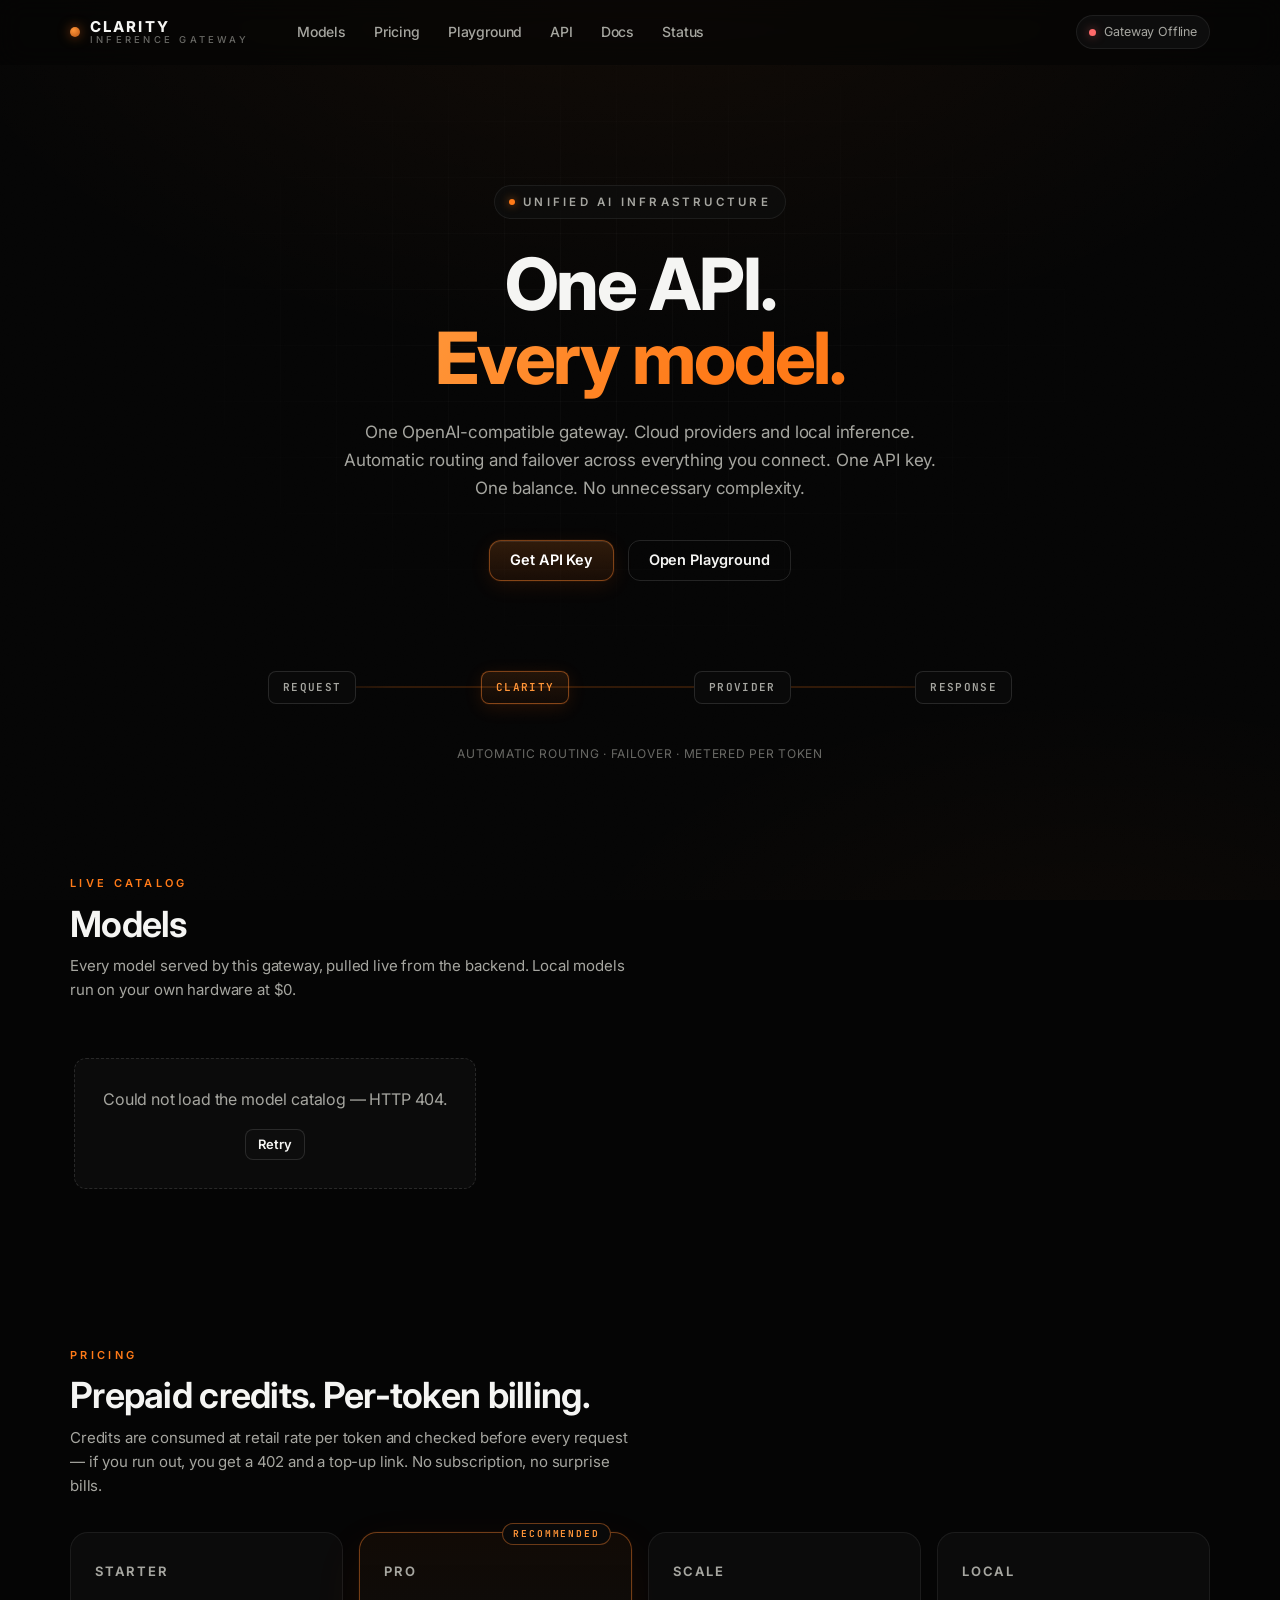
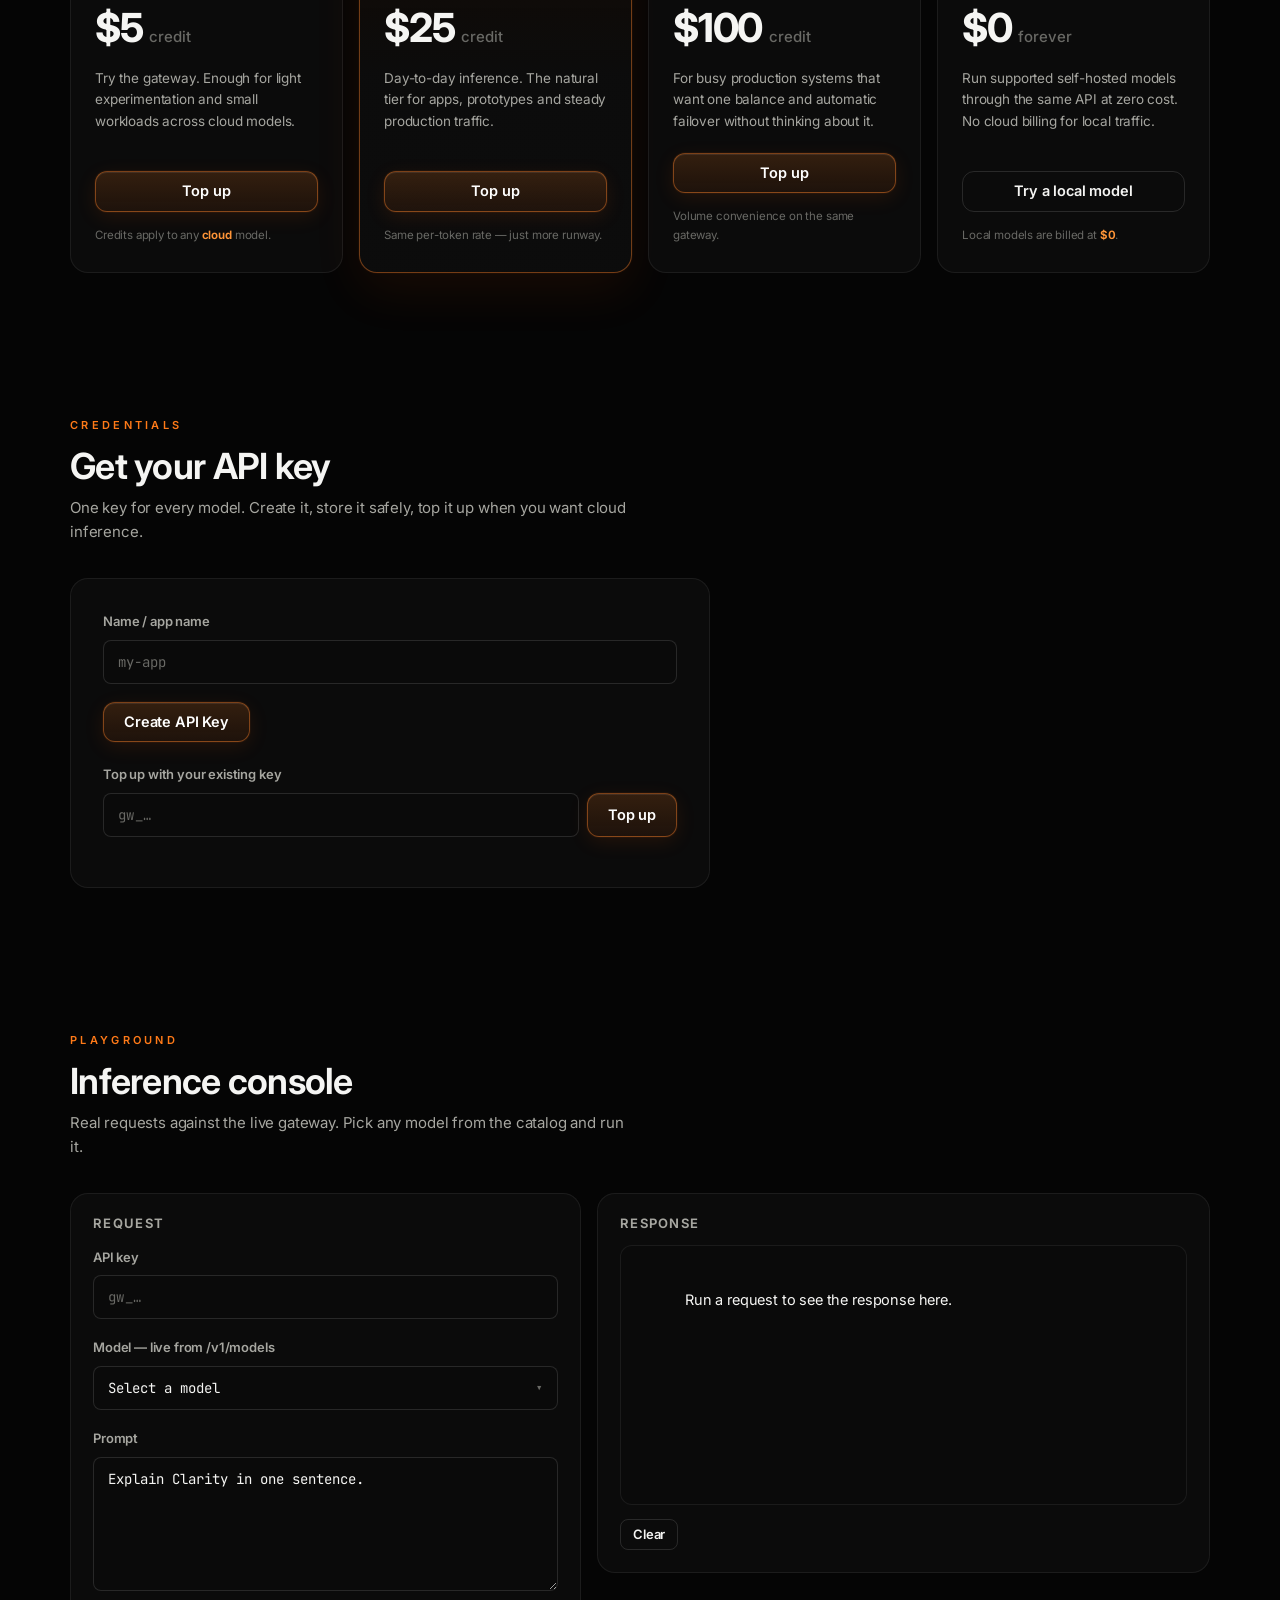
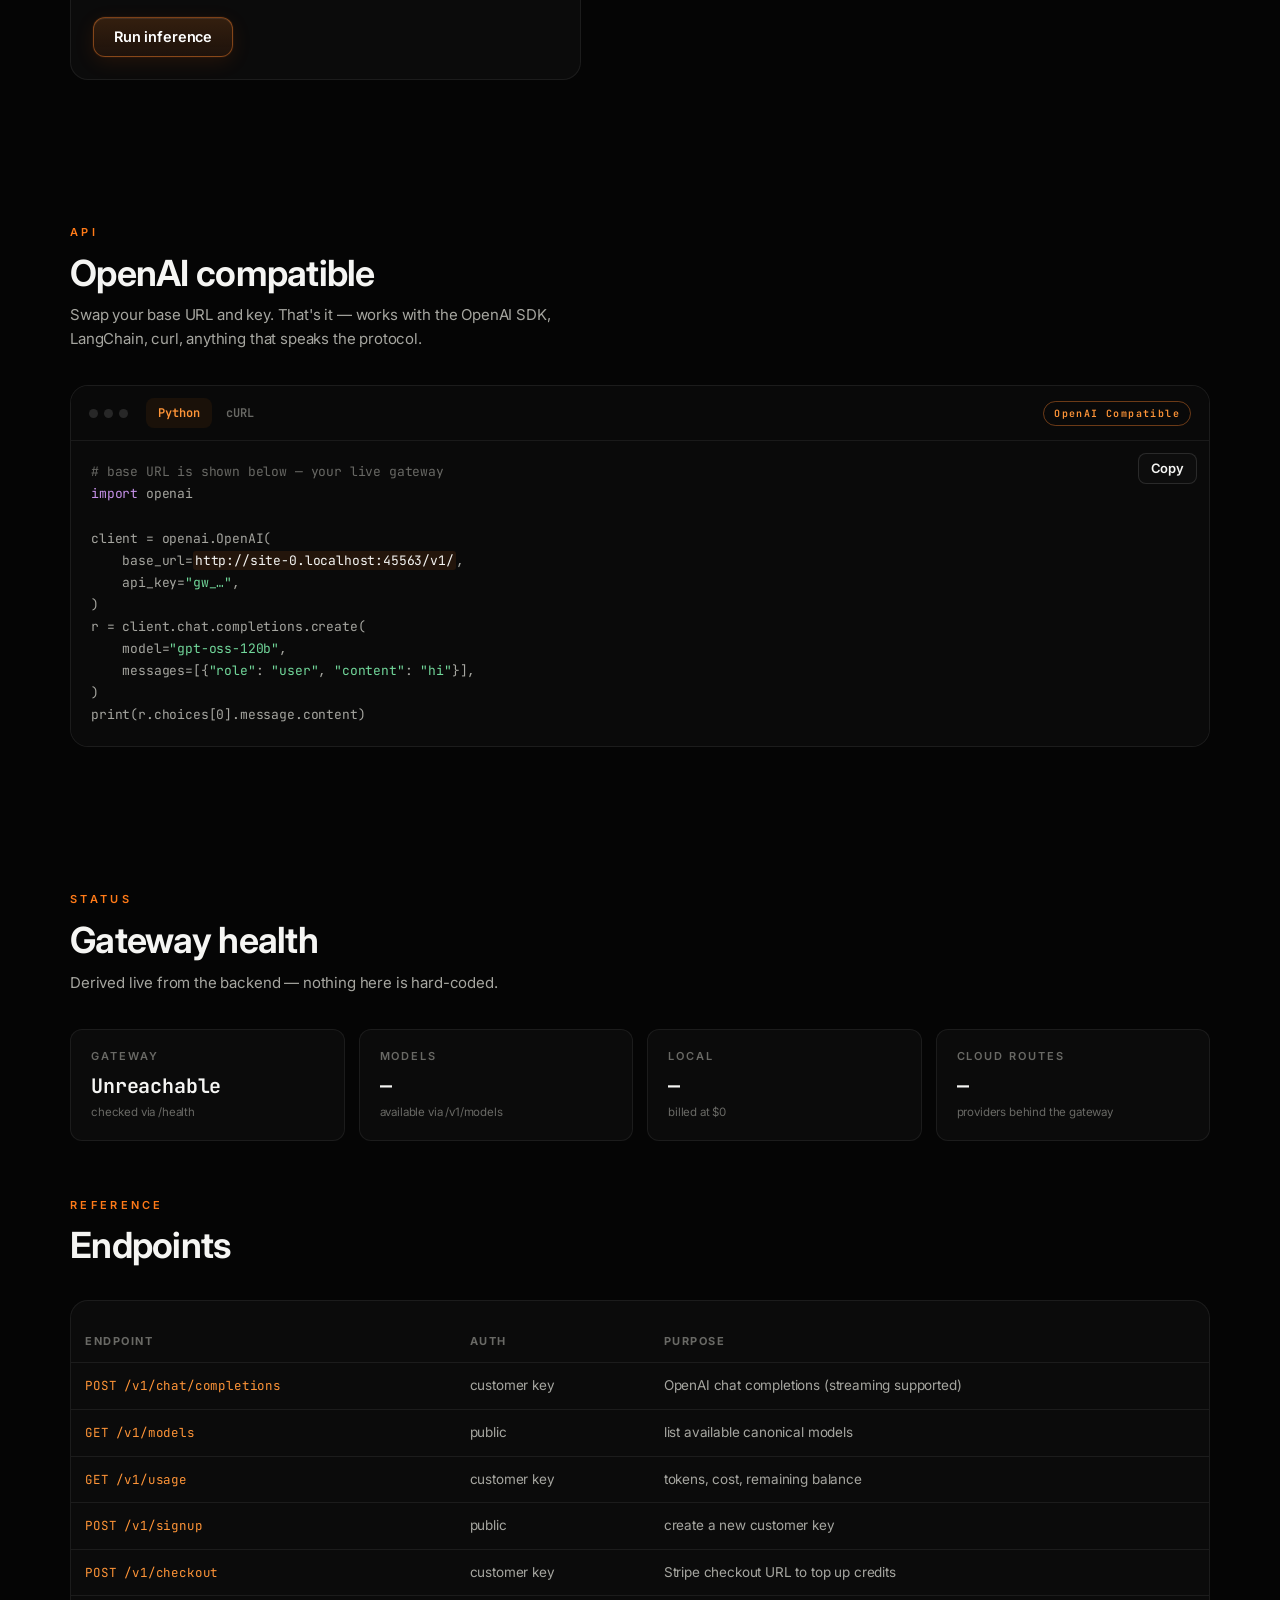
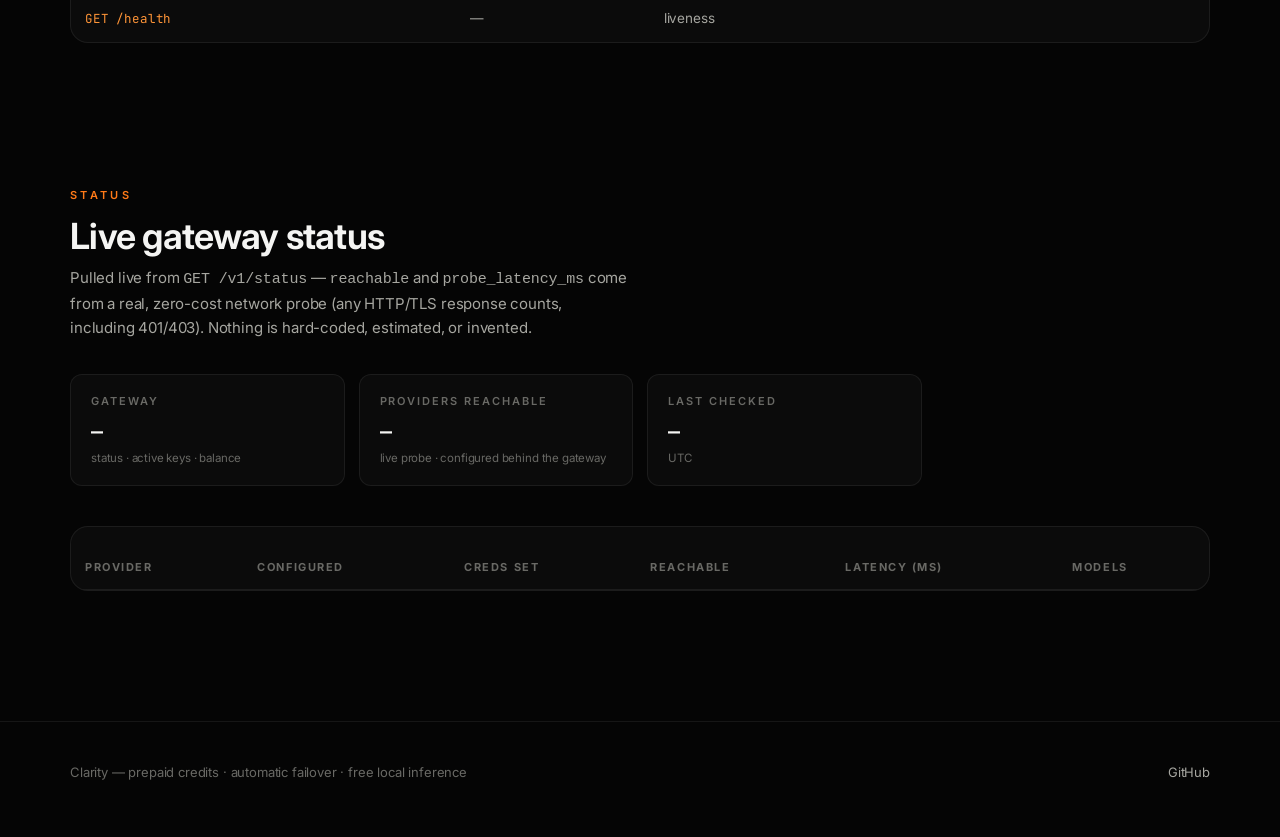
==== static/index.html @ c8d9a296 "Phase 3 correctness: separate config from live provider health in /v1/status - app/status.py: new bu" ====
<!DOCTYPE html>
<html lang="en">
<head>
<meta charset="utf-8">
<meta name="viewport" content="width=device-width, initial-scale=1">
<meta name="description" content="Clarity — One OpenAI-compatible inference gateway. Cloud providers and local models, one API key, one balance, automatic failover.">
<title>Clarity — One API. Every model.</title>
<link rel="preconnect" href="https://fonts.googleapis.com">
<link rel="preconnect" href="https://fonts.gstatic.com" crossorigin>
<link href="https://fonts.googleapis.com/css2?family=Inter:wght@400;500;600;650;750&family=JetBrains+Mono:wght@400;500;600&display=swap" rel="stylesheet">
<link rel="stylesheet" href="/static/app.css">
</head>
<body>
<a class="skip-link" href="#main">Skip to content</a>

<header class="nav" id="nav">
  <div class="nav-inner">
    <a class="brand" href="#top" aria-label="Clarity home">
      <span class="brand-mark" aria-hidden="true"></span>
      <span class="brand-text">
        <span class="brand-name">CLARITY</span>
        <span class="brand-sub">INFERENCE GATEWAY</span>
      </span>
    </a>
    <nav class="nav-links" id="nav-links" aria-label="Primary">
      <a href="#models">Models</a>
      <a href="#pricing">Pricing</a>
      <a href="#playground">Playground</a>
      <a href="#api">API</a>
      <a href="#docs">Docs</a>
      <a href="#status">Status</a>
    </nav>
    <div class="nav-status" id="nav-status" role="status" aria-live="polite">
      <span class="status-dot" id="nav-status-dot" aria-hidden="true"></span>
      <span id="nav-status-text">Checking gateway…</span>
    </div>
    <button class="nav-toggle" id="nav-toggle" aria-expanded="false" aria-controls="nav-links" aria-label="Toggle menu">
      <span aria-hidden="true"></span>
    </button>
  </div>
</header>

<main id="main">

  <!-- HERO -->
  <section class="hero" id="top" aria-label="Clarity overview">
    <div class="wrap">
      <div class="hero-eyebrow">Unified AI Infrastructure</div>
      <h1>One API.<br><span class="accent">Every model.</span></h1>
      <p>
        One OpenAI-compatible gateway. Cloud providers and local inference.
        Automatic routing and failover across everything you connect.
        One API key. One balance. No unnecessary complexity.
      </p>
      <div class="hero-actions">
        <a class="btn btn-primary" href="#credentials">Get API Key</a>
        <a class="btn btn-ghost" href="#playground">Open Playground</a>
      </div>

      <div class="routing" id="routing" aria-hidden="true">
        <div class="routing-track">
          <div class="routing-line"></div>
          <span class="routing-node">Request</span>
          <span class="routing-node core">Clarity</span>
          <span class="routing-node">Provider</span>
          <span class="routing-node">Response</span>
          <span class="routing-packet" id="routing-packet"></span>
        </div>
        <div class="routing-caption">automatic routing · failover · metered per token</div>
      </div>
    </div>
  </section>

  <!-- MODELS -->
  <section class="section" id="models" aria-labelledby="models-title">
    <div class="wrap">
      <div class="section-head">
        <div class="section-eyebrow">Live catalog</div>
        <h2 id="models-title">Models</h2>
        <p>Every model served by this gateway, pulled live from the backend. Local models run on your own hardware at $0.</p>
      </div>
      <div class="model-rail" id="model-rail" role="list" aria-label="Available models">
        <div class="skeleton"></div>
        <div class="skeleton"></div>
        <div class="skeleton"></div>
      </div>
      <div class="model-rail" id="model-rail-error" hidden></div>
    </div>
  </section>

  <!-- PRICING -->
  <section class="section" id="pricing" aria-labelledby="pricing-title">
    <div class="wrap">
      <div class="section-head">
        <div class="section-eyebrow">Pricing</div>
        <h2 id="pricing-title">Prepaid credits. Per-token billing.</h2>
        <p>Credits are consumed at retail rate per token and checked before every request — if you run out, you get a 402 and a top-up link. No subscription, no surprise bills.</p>
      </div>
      <div class="pricing-grid">
        <div class="price-card">
          <div class="pc-name">Starter</div>
          <div class="pc-price">$5 <small>credit</small></div>
          <div class="pc-desc">Try the gateway. Enough for light experimentation and small workloads across cloud models.</div>
          <button class="btn btn-primary pc-cta" data-topup="5">Top up</button>
          <div class="pc-meta">Credits apply to any <b class="pc-num">cloud</b> model.</div>
        </div>
        <div class="price-card featured">
          <div class="pc-name">Pro</div>
          <div class="pc-price">$25 <small>credit</small></div>
          <div class="pc-desc">Day-to-day inference. The natural tier for apps, prototypes and steady production traffic.</div>
          <button class="btn btn-primary pc-cta" data-topup="25">Top up</button>
          <div class="pc-meta">Same per-token rate — just more runway.</div>
        </div>
        <div class="price-card">
          <div class="pc-name">Scale</div>
          <div class="pc-price">$100 <small>credit</small></div>
          <div class="pc-desc">For busy production systems that want one balance and automatic failover without thinking about it.</div>
          <button class="btn btn-primary pc-cta" data-topup="100">Top up</button>
          <div class="pc-meta">Volume convenience on the same gateway.</div>
        </div>
        <div class="price-card">
          <div class="pc-name">Local</div>
          <div class="pc-price">$0 <small>forever</small></div>
          <div class="pc-desc">Run supported self-hosted models through the same API at zero cost. No cloud billing for local traffic.</div>
          <a class="btn btn-ghost pc-cta" href="#playground">Try a local model</a>
          <div class="pc-meta">Local models are billed at <b class="pc-num">$0</b>.</div>
        </div>
      </div>
    </div>
  </section>

  <!-- CREDENTIALS / API KEY -->
  <section class="section" id="credentials" aria-labelledby="creds-title">
    <div class="wrap">
      <div class="section-head">
        <div class="section-eyebrow">Credentials</div>
        <h2 id="creds-title">Get your API key</h2>
        <p>One key for every model. Create it, store it safely, top it up when you want cloud inference.</p>
      </div>
      <div class="key-panel">
        <form id="signup-form">
          <div class="field">
            <label for="signup-name">Name / app name</label>
            <input class="input" type="text" id="signup-name" name="name" placeholder="my-app" autocomplete="off" maxlength="80" required>
          </div>
          <button class="btn btn-primary" type="submit" id="signup-btn">
            <span class="btn-label">Create API Key</span>
          </button>
          <div class="error-panel" id="signup-error" hidden></div>
        </form>

        <div class="key-reveal" id="key-reveal">
          <div class="kr-title">Your API key</div>
          <div class="kr-note">Store it somewhere safe. It is shown once and is the only credential you need.</div>
          <div class="keybox">
            <input class="input mono" type="text" id="signup-skey" readonly aria-label="Generated API key">
            <button class="btn btn-sm" type="button" id="copy-skey">Copy</button>
          </div>
          <div class="kr-warn">Never share this key or commit it to a repository.</div>
        </div>

        <div class="balance-row" id="balance-row" hidden>
          <span class="balance-label">Current balance</span>
          <span class="balance-value" id="balance-value">$0.00</span>
        </div>

        <div class="field" style="margin-top:22px">
          <label for="topup-key">Top up with your existing key</label>
          <div class="keybox">
            <input class="input mono" type="text" id="topup-key" placeholder="gw_…" autocomplete="off" aria-label="API key for top-up">
            <button class="btn btn-primary" type="button" id="topup-btn">Top up</button>
          </div>
          <div class="error-panel" id="topup-error" hidden></div>
        </div>
      </div>
    </div>
  </section>

  <!-- PLAYGROUND -->
  <section class="section" id="playground" aria-labelledby="playground-title">
    <div class="wrap">
      <div class="section-head">
        <div class="section-eyebrow">Playground</div>
        <h2 id="playground-title">Inference console</h2>
        <p>Real requests against the live gateway. Pick any model from the catalog and run it.</p>
      </div>
      <div class="console">
        <div class="console-panel">
          <h3>Request</h3>
          <div class="field">
            <label for="pg-key">API key</label>
            <input class="input mono" type="text" id="pg-key" placeholder="gw_…" autocomplete="off">
          </div>
          <div class="field">
            <label for="pg-model">Model <span class="hint">— live from /v1/models</span></label>
            <div class="select-wrap">
              <button class="select-trigger" id="pg-model-trigger" aria-haspopup="listbox" aria-expanded="false" aria-controls="pg-model-menu">
                <span class="tg-label" id="pg-model-label">Select a model</span>
                <span class="caret" aria-hidden="true">▾</span>
              </button>
              <div class="select-menu" id="pg-model-menu" role="listbox" hidden>
                <input class="select-search" id="pg-model-search" type="text" placeholder="Search models…" aria-label="Search models">
                <div class="select-options" id="pg-model-options"></div>
              </div>
            </div>
          </div>
          <div class="field">
            <label for="pg-prompt">Prompt</label>
            <textarea class="input" id="pg-prompt" rows="6" placeholder="Ask something…">Explain Clarity in one sentence.</textarea>
          </div>
          <button class="btn btn-primary" type="button" id="pg-run">
            <span class="btn-label">Run inference</span>
          </button>
        </div>
        <div class="console-panel">
          <div class="out-head">
            <h3 style="margin:0">Response</h3>
            <span class="out-badge" id="pg-status" hidden></span>
          </div>
          <div class="output" id="pg-output" tabindex="0" aria-label="Inference response" aria-live="polite">
            Run a request to see the response here.
          </div>
          <div class="error-panel" id="pg-error" hidden></div>
          <div class="out-meta" id="pg-meta" hidden></div>
          <div class="out-actions">
            <button class="btn btn-sm" type="button" id="pg-copy" hidden>Copy response</button>
            <button class="btn btn-sm btn-ghost" type="button" id="pg-clear">Clear</button>
          </div>
        </div>
      </div>
    </div>
  </section>

  <!-- API / CODE -->
  <section class="section" id="api" aria-labelledby="api-title">
    <div class="wrap">
      <div class="section-head">
        <div class="section-eyebrow">API</div>
        <h2 id="api-title">OpenAI compatible</h2>
        <p>Swap your base URL and key. That's it — works with the OpenAI SDK, LangChain, curl, anything that speaks the protocol.</p>
      </div>
      <div class="code-card">
        <div class="code-head">
          <div class="code-dots" aria-hidden="true"><span></span><span></span><span></span></div>
          <div class="tabs" role="tablist" aria-label="Code examples">
            <button class="tab" role="tab" id="tab-python" aria-selected="true" aria-controls="panel-python">Python</button>
            <button class="tab" role="tab" id="tab-curl" aria-selected="false" aria-controls="panel-curl" tabindex="-1">cURL</button>
          </div>
          <span class="code-badge">OpenAI Compatible</span>
        </div>
        <div class="code-body">
          <div role="tabpanel" id="panel-python" aria-labelledby="tab-python">
            <pre><span class="cm"># base URL is shown below — your live gateway</span>
<span class="kw">import</span> openai

client = openai.OpenAI(
    base_url=<span class="hl" id="py-base-url">…</span>,
    api_key=<span class="st">"gw_…"</span>,
)
r = client.chat.completions.create(
    model=<span class="st">"gpt-oss-120b"</span>,
    messages=[{<span class="st">"role"</span>: <span class="st">"user"</span>, <span class="st">"content"</span>: <span class="st">"hi"</span>}],
)
print(r.choices[0].message.content)</pre>
            <button class="btn btn-sm code-copy" type="button" data-copy-target="python">Copy</button>
          </div>
          <div role="tabpanel" id="panel-curl" aria-labelledby="tab-curl" hidden>
            <pre><span class="cm"># curl example — replace the key and model</span>
curl <span class="hl" id="curl-base-url">…</span> \
  -H <span class="st">"Authorization: Bearer $KEY"</span> \
  -H <span class="st">"Content-Type: application/json"</span> \
  -d <span class="st">'{"model":"gpt-oss-120b","messages":[{"role":"user","content":"hi"}]}'</span></pre>
            <button class="btn btn-sm code-copy" type="button" data-copy-target="curl">Copy</button>
          </div>
        </div>
      </div>
    </div>
  </section>

  <!-- DOCS / STATUS -->
  <section class="section" id="docs" aria-labelledby="docs-title">
    <div class="wrap">
      <div class="section-head">
        <div class="section-eyebrow">Status</div>
        <h2 id="docs-title">Gateway health</h2>
        <p>Derived live from the backend — nothing here is hard-coded.</p>
      </div>
      <div class="metrics" id="metrics">
        <div class="metric">
          <div class="m-label">Gateway</div>
          <div class="m-value" id="m-gateway">—</div>
          <div class="m-sub">checked via /health</div>
        </div>
        <div class="metric">
          <div class="m-label">Models</div>
          <div class="m-value" id="m-models">—</div>
          <div class="m-sub">available via /v1/models</div>
        </div>
        <div class="metric">
          <div class="m-label">Local</div>
          <div class="m-value" id="m-local">—</div>
          <div class="m-sub">billed at $0</div>
        </div>
        <div class="metric">
          <div class="m-label">Cloud routes</div>
          <div class="m-value" id="m-cloud">—</div>
          <div class="m-sub">providers behind the gateway</div>
        </div>
      </div>

      <div class="section-head" style="margin-top:56px">
        <div class="section-eyebrow">Reference</div>
        <h2>Endpoints</h2>
      </div>
      <div class="code-card">
        <table class="api-table">
          <thead>
            <tr><th>Endpoint</th><th>Auth</th><th>Purpose</th></tr>
          </thead>
          <tbody>
            <tr><td><code>POST /v1/chat/completions</code></td><td>customer key</td><td>OpenAI chat completions (streaming supported)</td></tr>
            <tr><td><code>GET /v1/models</code></td><td>public</td><td>list available canonical models</td></tr>
            <tr><td><code>GET /v1/usage</code></td><td>customer key</td><td>tokens, cost, remaining balance</td></tr>
            <tr><td><code>POST /v1/signup</code></td><td>public</td><td>create a new customer key</td></tr>
            <tr><td><code>POST /v1/checkout</code></td><td>customer key</td><td>Stripe checkout URL to top up credits</td></tr>
            <tr><td><code>GET /health</code></td><td>—</td><td>liveness</td></tr>
          </tbody>
        </table>
      </div>
    </div>
  </section>

  <!-- STATUS -->
  <section class="section" id="status" aria-labelledby="status-title">
    <div class="wrap">
      <div class="section-head">
        <div class="section-eyebrow">Status</div>
        <h2 id="status-title">Live gateway status</h2>
        <p>Pulled live from <code>GET /v1/status</code> — <code>reachable</code> and <code>probe_latency_ms</code> come from a real, zero-cost network probe (any HTTP/TLS response counts, including 401/403). Nothing is hard-coded, estimated, or invented.</p>
      </div>
      <div class="metrics" id="status-metrics">
        <div class="metric">
          <div class="m-label">Gateway</div>
          <div class="m-value" id="s-gateway">—</div>
          <div class="m-sub">status · active keys · balance</div>
        </div>
        <div class="metric">
          <div class="m-label">Providers reachable</div>
          <div class="m-value" id="s-providers">—</div>
          <div class="m-sub">live probe · configured behind the gateway</div>
        </div>
        <div class="metric">
          <div class="m-label">Last checked</div>
          <div class="m-value" id="s-timestamp">—</div>
          <div class="m-sub">UTC</div>
        </div>
      </div>

      <div class="code-card" style="margin-top:40px">
        <table class="api-table">
          <thead>
            <tr><th>Provider</th><th>Configured</th><th>Creds set</th><th>Reachable</th><th>Latency (ms)</th><th>Models</th></tr>
          </thead>
          <tbody id="status-providers"></tbody>
        </table>
      </div>

      <p class="status-note" id="status-note" style="margin-top:18px;color:var(--muted,#7a8290)"></p>
    </div>
  </section>

</main>

<footer class="footer">
  <div class="wrap">
    <span>Clarity — prepaid credits · automatic failover · free local inference</span>
    <span><a href="https://github.com/flipperspectives-crypto/big-pickle">GitHub</a></span>
  </div>
</footer>

<script src="/static/app.js"></script>
<script>
(function () {
  function renderStatus(data) {
    if (!data) return;
    var g = data.gateway || {};
    var gw = (data.status || 'unknown');
    if (typeof g.active_keys !== 'undefined') {
      gw += ' · ' + g.active_keys + ' keys · $' + (g.total_balance_usd || 0);
    }
    var gwEl = document.getElementById('s-gateway');
    if (gwEl) gwEl.textContent = gw;

    var provs = data.providers || {};
    var names = Object.keys(provs);
    var reachable = 0;
    names.forEach(function (n) {
      var p = provs[n] || {};
      if (p.reachable === true) reachable++;
    });
    var pEl = document.getElementById('s-providers');
    if (pEl) pEl.textContent = reachable + ' / ' + names.length;

    var tEl = document.getElementById('s-timestamp');
    if (tEl) tEl.textContent = (data.timestamp || '—').replace('Z', '');

    var tbody = document.getElementById('status-providers');
    if (tbody) {
      tbody.innerHTML = '';
      names.forEach(function (n) {
        var p = provs[n] || {};
        var reach = p.reachable === true ? 'yes'
                  : p.reachable === false ? 'no'
                  : 'unknown';
        var creds = p.credentials_configured ? 'yes' : 'no';
        var lat = (typeof p.probe_latency_ms === 'number') ? p.probe_latency_ms : '—';
        var reason = p.reason ? ' <span class="m-sub">(' + p.reason + ')</span>' : '';
        var tr = document.createElement('tr');
        tr.innerHTML = '<td><code>' + n + '</code></td>' +
          '<td>' + (p.configured ? 'yes' : 'no') + '</td>' +
          '<td>' + creds + '</td>' +
          '<td>' + reach + reason + '</td>' +
          '<td>' + lat + '</td>' +
          '<td>' + (p.models_in_routes || 0) + '</td>';
        tbody.appendChild(tr);
      });
    }

    var note = (data.failover && data.failover.note) ? data.failover.note : '';
    var nEl = document.getElementById('status-note');
    if (nEl) nEl.textContent = note;

    var dot = document.getElementById('nav-status-dot');
    var txt = document.getElementById('nav-status-text');
    if (dot) dot.classList.add('ok');
    if (txt) txt.textContent = 'Gateway ' + (data.status || 'unknown');
  }
  fetch('/v1/status')
    .then(function (r) { return r.ok ? r.json() : null; })
    .then(renderStatus)
    .catch(function () {
      var txt = document.getElementById('nav-status-text');
      if (txt) txt.textContent = 'Status unavailable';
    });
})();
</script>
</body>
</html>
---- static/app.css ----
/* ============================================================
   Clarity — Inference Gateway
   Design language: matte black / deep graphite / warm pickle orange
   ============================================================ */

:root {
  --bg: #050505;
  --bg-elev: #090909;
  --card: rgba(15, 15, 15, 0.72);
  --card2: #0d0d0d;
  --border: rgba(255, 255, 255, 0.07);
  --border-strong: rgba(255, 255, 255, 0.12);
  --border-hover: rgba(255, 130, 40, 0.3);
  --orange: #ff7a18;
  --orange-bright: #ff9538;
  --orange-muted: #b95515;
  --text: #f5f5f3;
  --text2: #a6a6a0;
  --muted: #696965;
  --success: #72d89b;
  --error: #ff6969;

  --radius-lg: 18px;
  --radius-md: 12px;
  --radius-sm: 8px;

  --font: "Inter", -apple-system, BlinkMacSystemFont, "Segoe UI", Roboto, sans-serif;
  --mono: "JetBrains Mono", ui-monospace, "SF Mono", Menlo, Consolas, monospace;

  --ease: cubic-bezier(0.22, 0.61, 0.36, 1);
}

/* ---------- Reset / base ---------- */
*, *::before, *::after { box-sizing: border-box; margin: 0; padding: 0; }

html { scroll-behavior: smooth; -webkit-text-size-adjust: 100%; }

body {
  background: var(--bg);
  color: var(--text);
  font: 16px/1.6 var(--font);
  letter-spacing: -0.01em;
  overflow-x: hidden;
  min-height: 100vh;
}

/* Ambient background layers: orange illumination, faint grid, noise, vignette */
body::before {
  content: "";
  position: fixed;
  inset: 0;
  z-index: -2;
  background:
    radial-gradient(1200px 700px at 50% -8%, rgba(255, 122, 24, 0.055), transparent 62%),
    radial-gradient(900px 500px at 85% 110%, rgba(255, 122, 24, 0.03), transparent 60%),
    var(--bg);
  pointer-events: none;
}

body::after {
  content: "";
  position: fixed;
  inset: 0;
  z-index: -1;
  pointer-events: none;
  background-image:
    url("data:image/svg+xml,%3Csvg xmlns='http://www.w3.org/2000/svg' width='160' height='160'%3E%3Cfilter id='n'%3E%3CfeTurbulence type='fractalNoise' baseFrequency='0.9' numOctaves='2'/%3E%3CfeColorMatrix type='matrix' values='0 0 0 0 1 0 0 0 0 1 0 0 0 0 1 0 0 0 0.03 0'/%3E%3C/filter%3E%3Crect width='160' height='160' filter='url(%23n)'/%3E%3C/svg%3E");
  opacity: 0.5;
  mix-blend-mode: overlay;
}

::selection { background: rgba(255, 122, 24, 0.28); color: var(--text); }

img, svg, video { max-width: 100%; display: block; }

a { color: var(--orange-bright); text-decoration: none; }
a:hover { color: var(--orange); }

h1, h2, h3 { font-weight: 650; letter-spacing: -0.02em; line-height: 1.1; }

/* Focus state must be extremely obvious and accessible */
:focus { outline: none; }
:focus-visible {
  outline: 2px solid var(--orange);
  outline-offset: 2px;
  border-radius: 4px;
}

.skip-link {
  position: absolute;
  left: -999px;
  top: 8px;
  background: var(--bg-elev);
  border: 1px solid var(--border-strong);
  color: var(--text);
  padding: 10px 16px;
  border-radius: var(--radius-sm);
  z-index: 100;
}
.skip-link:focus { left: 8px; }

.wrap {
  width: min(1140px, calc(100% - 40px));
  margin-inline: auto;
}

section { scroll-margin-top: 96px; }

/* ---------- Buttons ---------- */
.btn {
  position: relative;
  display: inline-flex;
  align-items: center;
  justify-content: center;
  gap: 8px;
  font: 600 14.5px/1 var(--font);
  letter-spacing: -0.01em;
  padding: 12px 20px;
  border-radius: var(--radius-md);
  cursor: pointer;
  border: 1px solid var(--border-strong);
  background: var(--card2);
  color: var(--text);
  transition: transform 180ms var(--ease), border-color 180ms var(--ease),
              box-shadow 240ms var(--ease), background 180ms var(--ease), color 180ms var(--ease);
  user-select: none;
}
.btn:hover { transform: translateY(-1px); border-color: rgba(255, 130, 40, 0.35); color: var(--text); }
.btn:active { transform: translateY(0) scale(0.985); }
.btn[disabled], .btn.disabled { opacity: 0.45; cursor: not-allowed; transform: none; }

.btn-primary {
  background: linear-gradient(180deg, rgba(255, 130, 35, 0.17), rgba(255, 105, 15, 0.08));
  border: 1px solid rgba(255, 132, 45, 0.42);
  color: #fff;
  box-shadow: 0 0 0 1px rgba(255, 115, 20, 0.05), 0 5px 20px rgba(255, 95, 0, 0.10),
              inset 0 1px rgba(255, 255, 255, 0.08);
}
.btn-primary:hover {
  border-color: rgba(255, 150, 70, 0.6);
  background: linear-gradient(180deg, rgba(255, 140, 45, 0.22), rgba(255, 110, 20, 0.10));
  box-shadow: 0 0 0 1px rgba(255, 120, 25, 0.08), 0 8px 28px rgba(255, 95, 0, 0.16),
              inset 0 1px rgba(255, 255, 255, 0.1);
}
.btn-primary:active {
  background: linear-gradient(180deg, rgba(255, 130, 35, 0.14), rgba(255, 100, 12, 0.06));
  box-shadow: 0 2px 10px rgba(255, 95, 0, 0.08), inset 0 1px rgba(255, 255, 255, 0.05);
}

.btn-ghost { background: transparent; }
.btn-ghost:hover { border-color: rgba(255, 130, 40, 0.3); background: rgba(255, 122, 24, 0.04); }

.btn-sm { padding: 8px 12px; font-size: 13px; border-radius: var(--radius-sm); }

.btn .spin {
  width: 13px; height: 13px;
  border: 2px solid rgba(255, 255, 255, 0.25);
  border-top-color: var(--orange-bright);
  border-radius: 50%;
  animation: spin 700ms linear infinite;
}

@keyframes spin { to { transform: rotate(360deg); } }

/* ---------- Navigation ---------- */
.nav {
  position: sticky;
  top: 0;
  z-index: 50;
  backdrop-filter: blur(12px) saturate(1.1);
  -webkit-backdrop-filter: blur(12px) saturate(1.1);
  background: rgba(5, 5, 5, 0.55);
  border-bottom: 1px solid transparent;
  transition: background 260ms var(--ease), border-color 260ms var(--ease), box-shadow 260ms var(--ease);
}
.nav.scrolled {
  background: rgba(5, 5, 5, 0.78);
  border-bottom-color: var(--border);
  box-shadow: 0 10px 40px rgba(0, 0, 0, 0.45);
}
.nav-inner {
  width: min(1140px, calc(100% - 40px));
  margin-inline: auto;
  display: flex;
  align-items: center;
  gap: 24px;
  height: 64px;
}

.brand { display: flex; align-items: center; gap: 10px; color: var(--text); }
.brand:hover { color: var(--text); }
.brand-mark {
  width: 10px; height: 10px;
  border-radius: 50%;
  background: radial-gradient(circle at 35% 30%, var(--orange-bright), var(--orange-muted));
  box-shadow: 0 0 12px rgba(255, 122, 24, 0.55);
  flex: none;
}
.brand-text { display: flex; flex-direction: column; line-height: 1.05; }
.brand-name { font-weight: 750; font-size: 15px; letter-spacing: 0.14em; color: var(--text); }
.brand-sub { font-size: 9.5px; letter-spacing: 0.34em; color: var(--muted); font-weight: 500; }

.nav-links { display: flex; align-items: center; gap: 4px; margin-left: 12px; }
.nav-links a {
  position: relative;
  color: var(--text2);
  font-size: 14px;
  font-weight: 500;
  padding: 8px 12px;
  border-radius: var(--radius-sm);
  transition: color 160ms var(--ease);
}
.nav-links a::after {
  content: "";
  position: absolute;
  left: 12px; right: 12px; bottom: 3px;
  height: 1.5px;
  background: linear-gradient(90deg, var(--orange), var(--orange-bright));
  border-radius: 2px;
  transform: scaleX(0);
  transform-origin: left;
  transition: transform 220ms var(--ease);
}
.nav-links a:hover { color: var(--text); }
.nav-links a:hover::after { transform: scaleX(1); }

.nav-status {
  margin-left: auto;
  display: flex;
  align-items: center;
  gap: 8px;
  font-size: 12.5px;
  color: var(--text2);
  white-space: nowrap;
  padding: 6px 12px;
  border: 1px solid var(--border);
  border-radius: 999px;
  background: var(--card2);
}
.status-dot {
  width: 7px; height: 7px;
  border-radius: 50%;
  background: var(--muted);
  flex: none;
}
.status-dot.ok {
  background: var(--success);
  box-shadow: 0 0 10px rgba(114, 216, 155, 0.5);
  animation: breathe 2.8s ease-in-out infinite;
}
.status-dot.err { background: var(--error); box-shadow: 0 0 10px rgba(255, 105, 105, 0.5); }

@keyframes breathe {
  0%, 100% { opacity: 1; transform: scale(1); }
  50% { opacity: 0.55; transform: scale(0.82); }
}

.nav-toggle {
  display: none;
  margin-left: auto;
  background: transparent;
  border: 1px solid var(--border-strong);
  color: var(--text);
  border-radius: var(--radius-sm);
  width: 40px; height: 40px;
  cursor: pointer;
  align-items: center;
  justify-content: center;
}
.nav-toggle span, .nav-toggle span::before, .nav-toggle span::after {
  content: "";
  display: block;
  width: 16px; height: 1.5px;
  background: var(--text);
  transition: transform 200ms var(--ease), opacity 200ms var(--ease);
}
.nav-toggle span { position: relative; }
.nav-toggle span::before { position: absolute; top: -5px; }
.nav-toggle span::after { position: absolute; top: 5px; }
.nav-toggle[aria-expanded="true"] span { transform: rotate(45deg); }
.nav-toggle[aria-expanded="true"] span::before { transform: rotate(90deg); top: 0; }
.nav-toggle[aria-expanded="true"] span::after { opacity: 0; }

/* ---------- Hero ---------- */
.hero {
  position: relative;
  padding: 120px 0 40px;
  text-align: center;
  overflow: hidden;
}
.hero::before {
  content: "";
  position: absolute;
  inset: 0;
  z-index: -1;
  background:
    linear-gradient(rgba(255, 255, 255, 0.022) 1px, transparent 1px),
    linear-gradient(90deg, rgba(255, 255, 255, 0.022) 1px, transparent 1px);
  background-size: 56px 56px;
  mask-image: radial-gradient(680px 460px at 50% 38%, #000 20%, transparent 78%);
  -webkit-mask-image: radial-gradient(680px 460px at 50% 38%, #000 20%, transparent 78%);
  pointer-events: none;
}
.hero-eyebrow {
  display: inline-flex;
  align-items: center;
  gap: 8px;
  font-size: 11.5px;
  font-weight: 600;
  letter-spacing: 0.28em;
  color: var(--text2);
  text-transform: uppercase;
  border: 1px solid var(--border);
  background: var(--card);
  padding: 7px 14px;
  border-radius: 999px;
  margin-bottom: 28px;
}
.hero-eyebrow::before {
  content: "";
  width: 6px; height: 6px;
  border-radius: 50%;
  background: var(--orange);
  box-shadow: 0 0 8px rgba(255, 122, 24, 0.7);
}
.hero h1 {
  font-size: clamp(40px, 6.5vw, 72px);
  font-weight: 750;
  letter-spacing: -0.03em;
  line-height: 1.02;
}
.hero h1 .accent {
  background: linear-gradient(120deg, var(--orange-bright), var(--orange) 70%);
  -webkit-background-clip: text;
  background-clip: text;
  color: transparent;
}
.hero p {
  max-width: 620px;
  margin: 24px auto 0;
  color: var(--text2);
  font-size: 17px;
  line-height: 1.65;
}
.hero-actions {
  display: flex;
  gap: 14px;
  justify-content: center;
  margin-top: 38px;
  flex-wrap: wrap;
}

/* Routing visualization */
.routing {
  margin: 72px auto 0;
  max-width: 760px;
  display: flex;
  flex-direction: column;
  gap: 22px;
  align-items: center;
}
.routing-track {
  position: relative;
  width: 100%;
  display: flex;
  align-items: center;
  justify-content: space-between;
  padding: 18px 8px;
}
.routing-line {
  position: absolute;
  left: 8px; right: 8px; top: 50%;
  height: 1px;
  transform: translateY(-50%);
  background: linear-gradient(90deg, transparent, rgba(255, 122, 24, 0.35) 18%, rgba(255, 122, 24, 0.35) 82%, transparent);
}
.routing-node {
  position: relative;
  z-index: 1;
  background: var(--bg-elev);
  border: 1px solid var(--border-strong);
  color: var(--text2);
  font: 600 11px/1 var(--mono);
  letter-spacing: 0.12em;
  text-transform: uppercase;
  padding: 10px 14px;
  border-radius: var(--radius-sm);
  white-space: nowrap;
}
.routing-node.core {
  border-color: rgba(255, 132, 45, 0.45);
  color: var(--orange-bright);
  background: linear-gradient(180deg, rgba(255, 130, 35, 0.12), rgba(255, 105, 15, 0.05));
  box-shadow: 0 0 0 1px rgba(255, 115, 20, 0.05), 0 4px 18px rgba(255, 95, 0, 0.12);
}
.routing-packet {
  position: absolute;
  top: 50%;
  left: 8px;
  width: 7px; height: 7px;
  margin-top: -3.5px;
  border-radius: 50%;
  background: var(--orange-bright);
  box-shadow: 0 0 10px rgba(255, 122, 24, 0.9);
  z-index: 2;
  opacity: 0;
}
.routing-anim .routing-packet {
  animation: travel 6.5s ease-in-out infinite;
}
@keyframes travel {
  0% { left: 6%; opacity: 0; }
  8% { opacity: 1; }
  30% { left: 30%; }
  55% { left: 50%; }
  80% { left: 78%; }
  92% { opacity: 1; }
  100% { left: 94%; opacity: 0; }
}
.routing-caption {
  font-size: 12px;
  color: var(--muted);
  letter-spacing: 0.06em;
  text-transform: uppercase;
}

/* ---------- Sections ---------- */
.section { padding: 72px 0; }
.section-head { margin-bottom: 34px; }
.section-eyebrow {
  font-size: 11px;
  font-weight: 600;
  letter-spacing: 0.3em;
  text-transform: uppercase;
  color: var(--orange);
  margin-bottom: 12px;
}
.section-head h2 { font-size: clamp(26px, 3.4vw, 36px); }
.section-head p { color: var(--text2); margin-top: 10px; max-width: 560px; font-size: 15px; }

/* ---------- Model rail ---------- */
.model-rail {
  display: flex;
  gap: 12px;
  overflow-x: auto;
  padding: 4px 4px 14px;
  scrollbar-width: thin;
  scrollbar-color: rgba(255, 122, 24, 0.25) transparent;
  -webkit-overflow-scrolling: touch;
}
.model-rail::-webkit-scrollbar { height: 6px; }
.model-rail::-webkit-scrollbar-thumb { background: rgba(255, 122, 24, 0.25); border-radius: 3px; }
.model-card {
  flex: 0 0 232px;
  background: var(--card);
  border: 1px solid var(--border);
  border-radius: var(--radius-md);
  padding: 16px;
  transition: border-color 200ms var(--ease), transform 200ms var(--ease), background 200ms var(--ease);
}
.model-card:hover { border-color: var(--border-hover); transform: translateY(-1px); background: rgba(18, 18, 18, 0.78); }
.model-card .mc-model {
  font: 600 13.5px var(--mono);
  color: var(--text);
  word-break: break-all;
  line-height: 1.35;
}
.model-card .mc-providers {
  display: flex;
  flex-wrap: wrap;
  gap: 5px;
  margin-top: 12px;
}
.chip {
  font: 500 10.5px/1 var(--mono);
  letter-spacing: 0.04em;
  padding: 4px 8px;
  border-radius: 6px;
  border: 1px solid var(--border);
  color: var(--text2);
  background: var(--card2);
  text-transform: uppercase;
}
.chip.local {
  color: var(--orange-bright);
  border-color: rgba(255, 132, 45, 0.4);
  background: rgba(255, 122, 24, 0.06);
}
.chip.tag {
  margin-top: 12px;
  display: inline-flex;
  align-items: center;
  gap: 5px;
}
.chip.tag::before { content: ""; width: 5px; height: 5px; border-radius: 50%; background: currentColor; }

/* Skeleton */
.skeleton {
  flex: 0 0 232px;
  height: 104px;
  border-radius: var(--radius-md);
  background: linear-gradient(100deg, var(--card2) 40%, rgba(30, 30, 30, 0.8) 50%, var(--card2) 60%);
  background-size: 200% 100%;
  animation: shimmer 1.4s ease-in-out infinite;
  border: 1px solid var(--border);
}
@keyframes shimmer { to { background-position: -200% 0; } }

.degraded {
  border: 1px dashed var(--border-strong);
  border-radius: var(--radius-md);
  padding: 28px;
  text-align: center;
  color: var(--text2);
  background: var(--card);
}
.degraded .btn { margin-top: 16px; }

/* ---------- Pricing ---------- */
.pricing-grid {
  display: grid;
  grid-template-columns: repeat(4, 1fr);
  gap: 16px;
}
.price-card {
  position: relative;
  background: var(--card);
  border: 1px solid var(--border);
  border-radius: var(--radius-lg);
  padding: 28px 24px;
  display: flex;
  flex-direction: column;
  transition: border-color 220ms var(--ease), transform 220ms var(--ease), background 220ms var(--ease);
}
.price-card:hover { border-color: rgba(255, 255, 255, 0.13); transform: translateY(-2px); background: rgba(18, 18, 18, 0.8); }
.price-card .pc-name {
  font-size: 13px;
  font-weight: 650;
  letter-spacing: 0.14em;
  text-transform: uppercase;
  color: var(--text2);
}
.price-card .pc-price { font-size: 40px; font-weight: 750; letter-spacing: -0.03em; margin-top: 14px; }
.price-card .pc-price small { font-size: 15px; font-weight: 500; color: var(--muted); letter-spacing: 0; }
.price-card .pc-desc { color: var(--text2); font-size: 13.5px; margin-top: 8px; flex: 1; }
.price-card .pc-cta { margin-top: 20px; width: 100%; }
.price-card .pc-meta { margin-top: 14px; font-size: 11.5px; color: var(--muted); }
.price-card .pc-num { color: var(--orange-bright); font-weight: 650; }

.price-card.featured {
  border-color: rgba(255, 132, 45, 0.42);
  background: linear-gradient(180deg, rgba(255, 122, 24, 0.05), var(--card) 42%);
  box-shadow: 0 0 0 1px rgba(255, 115, 20, 0.04), 0 18px 50px rgba(255, 95, 0, 0.08);
}
.price-card.featured::before {
  content: "RECOMMENDED";
  position: absolute;
  top: -10px;
  right: 20px;
  font: 650 9.5px/1 var(--mono);
  letter-spacing: 0.2em;
  color: var(--orange-bright);
  background: var(--bg-elev);
  border: 1px solid rgba(255, 132, 45, 0.4);
  padding: 5px 10px;
  border-radius: 999px;
}

/* ---------- Credentials / API key ---------- */
.key-panel {
  max-width: 640px;
  background: var(--card);
  border: 1px solid var(--border);
  border-radius: var(--radius-lg);
  padding: 32px;
}
.field { margin-bottom: 18px; }
.field label {
  display: block;
  font-size: 13px;
  font-weight: 600;
  color: var(--text2);
  margin-bottom: 8px;
}
.input {
  width: 100%;
  background: #0a0a0a;
  border: 1px solid var(--border-strong);
  border-radius: var(--radius-sm);
  padding: 12px 14px;
  color: var(--text);
  font: 14px var(--mono);
  transition: border-color 180ms var(--ease), box-shadow 180ms var(--ease);
}
.input::placeholder { color: var(--muted); }
.input:focus {
  border-color: rgba(255, 132, 45, 0.55);
  box-shadow: 0 0 0 3px rgba(255, 122, 24, 0.12);
  outline: none;
}
.input.mono { letter-spacing: 0.02em; }

.keybox { display: flex; gap: 8px; }
.keybox .input { flex: 1; min-width: 0; }
.keybox .btn { flex: none; margin-top: 0; }

.key-reveal {
  display: none;
  margin-top: 20px;
  border: 1px solid rgba(255, 132, 45, 0.3);
  background: rgba(255, 122, 24, 0.04);
  border-radius: var(--radius-md);
  padding: 18px;
}
.key-reveal.on { display: block; animation: fade 280ms var(--ease); }
@keyframes fade { from { opacity: 0; transform: translateY(4px); } to { opacity: 1; transform: none; } }
.key-reveal .kr-title { font-size: 13px; font-weight: 650; color: var(--text); }
.key-reveal .kr-note { font-size: 12.5px; color: var(--text2); margin-top: 6px; }
.key-reveal .kr-warn { font-size: 12px; color: var(--orange-bright); margin-top: 10px; }
.key-reveal .keybox { margin-top: 14px; }

.balance-row {
  display: flex;
  align-items: center;
  justify-content: space-between;
  gap: 12px;
  margin-top: 20px;
  padding-top: 18px;
  border-top: 1px solid var(--border);
  flex-wrap: wrap;
}
.balance-label { font-size: 13px; color: var(--text2); }
.balance-value { font: 700 20px var(--mono); color: var(--orange-bright); }

/* ---------- Playground ---------- */
.console {
  display: grid;
  grid-template-columns: minmax(300px, 5fr) minmax(320px, 6fr);
  gap: 16px;
  align-items: start;
}
.console-panel {
  background: var(--card);
  border: 1px solid var(--border);
  border-radius: var(--radius-lg);
  padding: 22px;
}
.console-panel h3 {
  font-size: 13px;
  font-weight: 650;
  letter-spacing: 0.1em;
  text-transform: uppercase;
  color: var(--text2);
  margin-bottom: 16px;
}
.console-panel h3 .hint { color: var(--muted); font-weight: 500; letter-spacing: 0; text-transform: none; font-size: 12px; }

/* Custom combobox */
.select-wrap { position: relative; }
.select-trigger {
  width: 100%;
  display: flex;
  align-items: center;
  justify-content: space-between;
  gap: 8px;
  background: #0a0a0a;
  border: 1px solid var(--border-strong);
  border-radius: var(--radius-sm);
  color: var(--text);
  font: 14px var(--mono);
  padding: 12px 14px;
  cursor: pointer;
  text-align: left;
  transition: border-color 180ms var(--ease), box-shadow 180ms var(--ease);
}
.select-trigger:hover { border-color: var(--border-hover); }
.select-trigger[aria-expanded="true"], .select-trigger:focus {
  border-color: rgba(255, 132, 45, 0.55);
  box-shadow: 0 0 0 3px rgba(255, 122, 24, 0.12);
  outline: none;
}
.select-trigger .caret { color: var(--muted); transition: transform 200ms var(--ease); flex: none; }
.select-trigger[aria-expanded="true"] .caret { transform: rotate(180deg); }
.select-trigger .tg-label { overflow: hidden; text-overflow: ellipsis; white-space: nowrap; }

.select-menu {
  position: absolute;
  top: calc(100% + 6px);
  left: 0; right: 0;
  z-index: 30;
  background: #0c0c0c;
  border: 1px solid var(--border-strong);
  border-radius: var(--radius-md);
  box-shadow: 0 20px 50px rgba(0, 0, 0, 0.6);
  overflow: hidden;
}
.select-search {
  width: 100%;
  background: #0a0a0a;
  border: 0;
  border-bottom: 1px solid var(--border);
  color: var(--text);
  font: 13px var(--mono);
  padding: 11px 14px;
}
.select-search:focus { outline: none; box-shadow: inset 0 -1px 0 rgba(255, 132, 45, 0.5); }
.select-options { max-height: 300px; overflow-y: auto; padding: 6px; }
.select-group-label {
  font: 600 10.5px var(--mono);
  letter-spacing: 0.18em;
  color: var(--muted);
  text-transform: uppercase;
  padding: 10px 8px 4px;
}
.select-opt {
  width: 100%;
  display: flex;
  align-items: center;
  justify-content: space-between;
  gap: 8px;
  background: transparent;
  border: 0;
  color: var(--text);
  font: 13px var(--mono);
  padding: 9px 10px;
  border-radius: var(--radius-sm);
  cursor: pointer;
  text-align: left;
}
.select-opt:hover, .select-opt[aria-selected="true"] { background: rgba(255, 122, 24, 0.08); }
.select-opt .opt-badge { font: 500 9.5px var(--mono); letter-spacing: 0.08em; padding: 2px 6px; border-radius: 4px; border: 1px solid var(--border); color: var(--muted); }
.select-opt .opt-badge.local { color: var(--orange-bright); border-color: rgba(255, 132, 45, 0.35); }
.select-empty { color: var(--muted); font-size: 13px; padding: 14px 10px; }

/* Output */
.out-head { display: flex; align-items: center; gap: 10px; }
.out-badge {
  font: 600 10px var(--mono);
  letter-spacing: 0.14em;
  padding: 4px 9px;
  border-radius: 6px;
  text-transform: uppercase;
}
.out-badge.ready { color: var(--success); border: 1px solid rgba(114, 216, 155, 0.35); background: rgba(114, 216, 155, 0.06); }
.out-badge.busy { color: var(--orange-bright); border: 1px solid rgba(255, 132, 45, 0.4); background: rgba(255, 122, 24, 0.06); }
.out-badge.err { color: var(--error); border: 1px solid rgba(255, 105, 105, 0.4); background: rgba(255, 105, 105, 0.06); }

.output {
  position: relative;
  background: #0a0a0a;
  border: 1px solid var(--border);
  border-radius: var(--radius-md);
  min-height: 260px;
  padding: 18px;
  margin-top: 14px;
  font-size: 14.5px;
  white-space: pre-wrap;
  word-break: break-word;
  color: var(--text);
  line-height: 1.65;
  max-height: 480px;
  overflow-y: auto;
  transition: border-color 200ms var(--ease);
}
.output:focus { border-color: rgba(255, 132, 45, 0.4); outline: none; }
.output.placeholder { color: var(--muted); font-size: 13.5px; }
.output.reveal { animation: fade 320ms var(--ease); }
.out-meta {
  display: flex;
  flex-wrap: wrap;
  gap: 14px;
  margin-top: 12px;
  font: 500 11.5px var(--mono);
  color: var(--muted);
}
.out-meta b { color: var(--text2); font-weight: 600; }
.out-actions { display: flex; gap: 8px; margin-top: 14px; flex-wrap: wrap; }

.error-panel {
  margin-top: 14px;
  background: rgba(255, 105, 105, 0.05);
  border: 1px solid rgba(255, 105, 105, 0.3);
  border-radius: var(--radius-md);
  padding: 14px 16px;
  font: 13px var(--mono);
  color: var(--error);
  white-space: pre-wrap;
  word-break: break-word;
  animation: fade 240ms var(--ease);
}
.error-panel .ep-title { font-weight: 700; margin-bottom: 4px; }

/* ---------- API / code ---------- */
.code-card {
  background: var(--card);
  border: 1px solid var(--border);
  border-radius: var(--radius-lg);
  overflow: hidden;
}
.code-head {
  display: flex;
  align-items: center;
  gap: 10px;
  padding: 12px 18px;
  border-bottom: 1px solid var(--border);
  background: var(--bg-elev);
}
.code-dots { display: flex; gap: 6px; }
.code-dots span { width: 9px; height: 9px; border-radius: 50%; background: var(--border-strong); }
.tabs {
  display: flex;
  gap: 2px;
  margin-left: 8px;
  flex: 1;
}
.tab {
  background: transparent;
  border: 0;
  color: var(--muted);
  font: 600 12px var(--mono);
  padding: 7px 12px;
  border-radius: var(--radius-sm);
  cursor: pointer;
  transition: color 160ms var(--ease), background 160ms var(--ease);
}
.tab:hover { color: var(--text2); background: rgba(255, 255, 255, 0.03); }
.tab[aria-selected="true"] { color: var(--orange-bright); background: rgba(255, 122, 24, 0.07); }
.code-badge {
  font: 600 10px var(--mono);
  letter-spacing: 0.14em;
  color: var(--orange-bright);
  border: 1px solid rgba(255, 132, 45, 0.4);
  padding: 5px 10px;
  border-radius: 999px;
  white-space: nowrap;
}
.code-body { position: relative; }
.code-body pre {
  margin: 0;
  padding: 20px;
  overflow-x: auto;
  font: 13px/1.7 var(--mono);
  color: var(--text2);
  background: #0a0a0a;
}
.code-body pre .cm { color: var(--muted); }
.code-body pre .fn { color: var(--orange-bright); }
.code-body pre .st { color: var(--success); }
.code-body pre .kw { color: #c792ea; }
.code-body pre .hl { color: var(--text); background: rgba(255, 122, 24, 0.1); border-radius: 3px; padding: 1px 2px; }
.code-copy {
  position: absolute;
  top: 12px; right: 12px;
}
[hidden] { display: none !important; }

/* ---------- Status bar ---------- */
.metrics {
  display: grid;
  grid-template-columns: repeat(4, 1fr);
  gap: 14px;
}
.metric {
  background: var(--card);
  border: 1px solid var(--border);
  border-radius: var(--radius-md);
  padding: 18px 20px;
}
.metric .m-label { font-size: 11px; letter-spacing: 0.18em; text-transform: uppercase; color: var(--muted); font-weight: 600; }
.metric .m-value { font: 650 20px var(--mono); color: var(--text); margin-top: 8px; }
.metric .m-value.ok { color: var(--success); }
.metric .m-value.accent { color: var(--orange-bright); }
.metric .m-sub { font-size: 11.5px; color: var(--muted); margin-top: 4px; }

/* ---------- Docs table ---------- */
.api-table {
  width: 100%;
  border-collapse: collapse;
  margin-top: 20px;
  font-size: 13.5px;
}
.api-table th, .api-table td {
  text-align: left;
  padding: 12px 14px;
  border-bottom: 1px solid var(--border);
}
.api-table th { color: var(--muted); font-size: 11px; letter-spacing: 0.14em; text-transform: uppercase; }
.api-table td { color: var(--text2); }
.api-table td code { color: var(--orange-bright); font-family: var(--mono); font-size: 12.5px; }
.api-table tr:last-child td { border-bottom: 0; }
.api-table tr:hover td { background: rgba(255, 255, 255, 0.015); }

/* ---------- Footer ---------- */
.footer {
  border-top: 1px solid var(--border);
  margin-top: 40px;
  padding: 40px 0 56px;
  color: var(--muted);
  font-size: 13px;
}
.footer .wrap { display: flex; justify-content: space-between; gap: 20px; flex-wrap: wrap; align-items: center; }
.footer a { color: var(--text2); }
.footer a:hover { color: var(--orange-bright); }

/* ---------- Responsive ---------- */
@media (max-width: 1024px) {
  .pricing-grid { grid-template-columns: repeat(2, 1fr); }
  .metrics { grid-template-columns: repeat(2, 1fr); }
  .console { grid-template-columns: 1fr; }
}

@media (max-width: 768px) {
  .nav-links {
    display: none;
    position: absolute;
    top: 64px; left: 0; right: 0;
    flex-direction: column;
    align-items: stretch;
    gap: 2px;
    background: rgba(5, 5, 5, 0.96);
    border-bottom: 1px solid var(--border);
    padding: 12px;
    box-shadow: 0 30px 60px rgba(0, 0, 0, 0.5);
  }
  .nav-links.open { display: flex; }
  .nav-links a { padding: 14px; font-size: 15px; border-radius: var(--radius-sm); }
  .nav-links a:hover { background: rgba(255, 122, 24, 0.06); }
  .nav-links a::after { display: none; }
  .nav-toggle { display: inline-flex; }
  .nav-status { display: none; }
  .hero { padding-top: 84px; }
  .routing-node { padding: 8px 10px; font-size: 9.5px; }
}

@media (max-width: 480px) {
  .wrap { width: min(100% - 28px, 1140px); }
  .pricing-grid { grid-template-columns: 1fr; }
  .metrics { grid-template-columns: 1fr 1fr; }
  .hero-actions .btn { width: 100%; }
  .key-panel, .console-panel, .code-card { padding: 0; }
  .key-panel, .console-panel { padding: 20px; }
  .keybox { flex-wrap: wrap; }
  .keybox .btn { width: 100%; }
  .price-card { padding: 24px 20px; }
  .metrics .m-value { font-size: 17px; }
  .brand-sub { display: none; }
}

/* ---------- Reduced motion ---------- */
@media (prefers-reduced-motion: reduce) {
  html { scroll-behavior: auto; }
  *, *::before, *::after {
    animation-duration: 0.01ms !important;
    animation-iteration-count: 1 !important;
    transition-duration: 0.01ms !important;
  }
  .routing-anim .routing-packet { animation: none; opacity: 0.7; left: 50%; }
  .status-dot.ok { animation: none; }
}
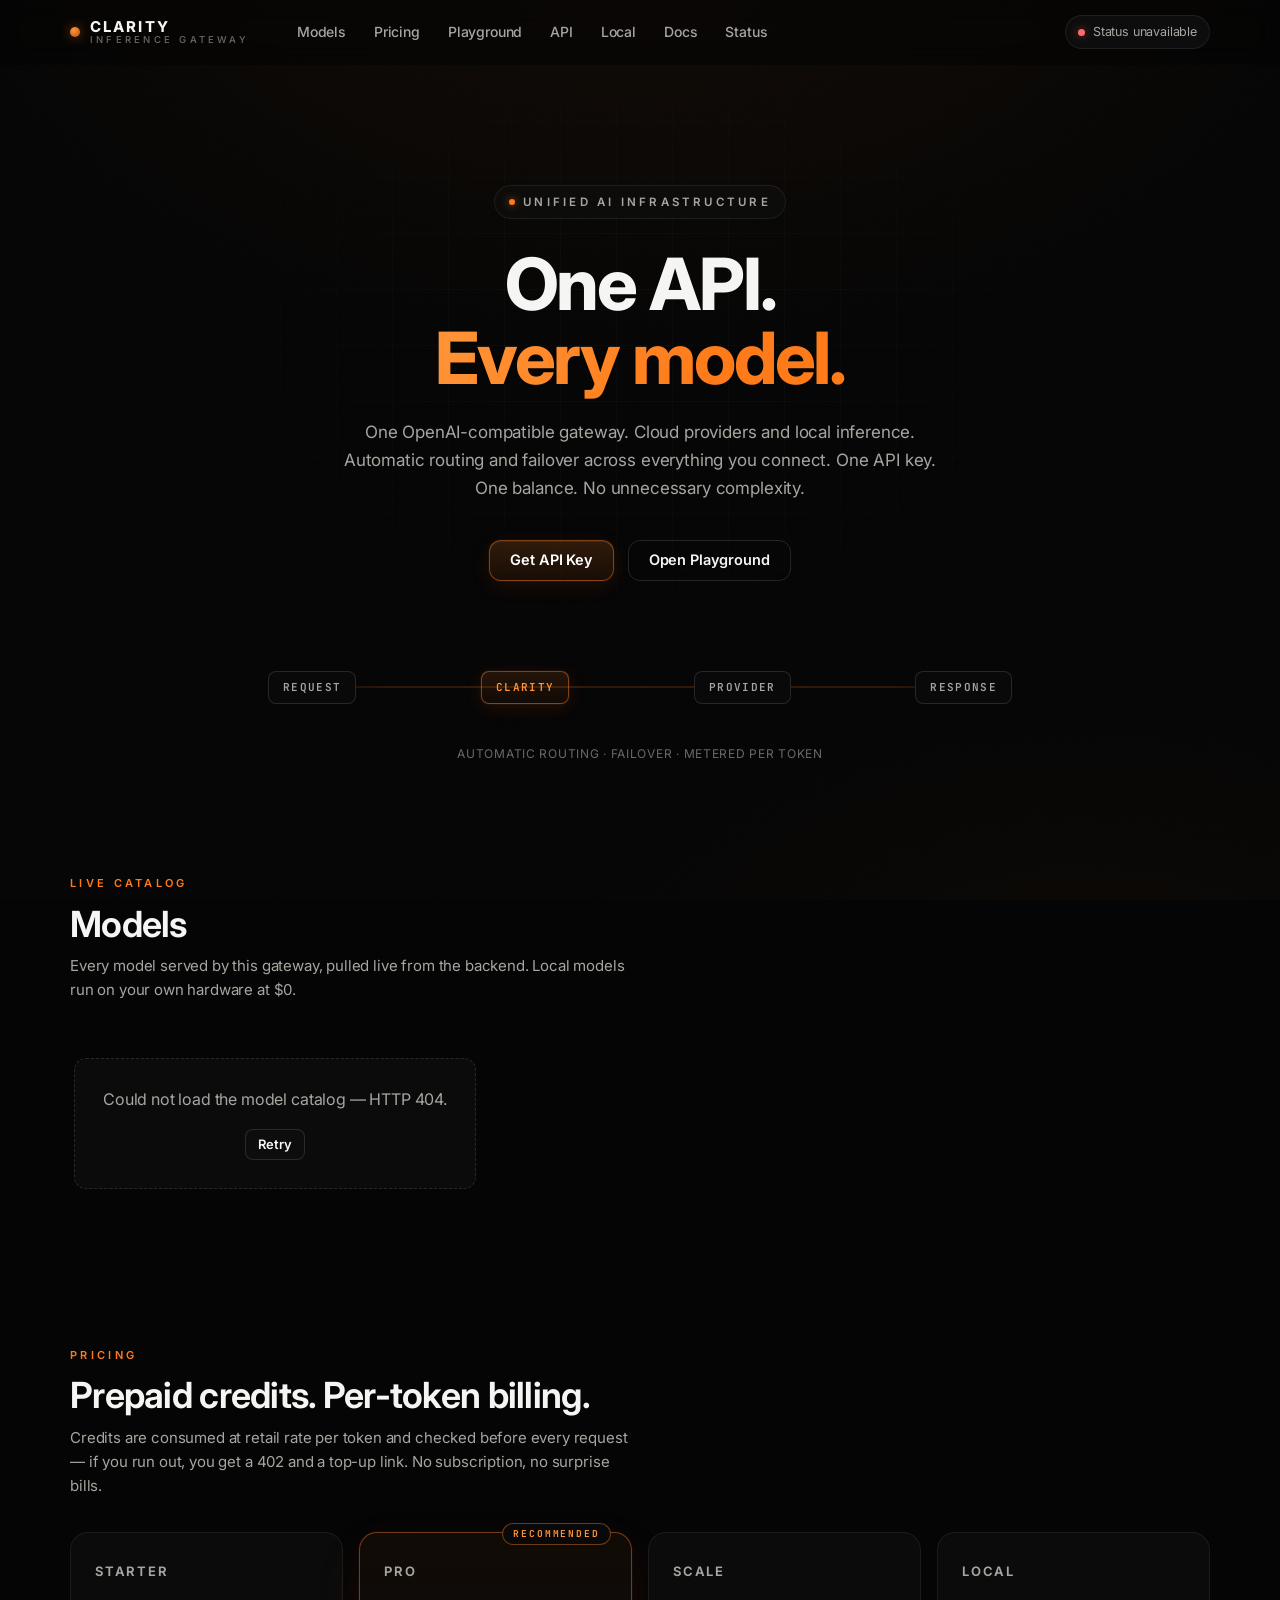
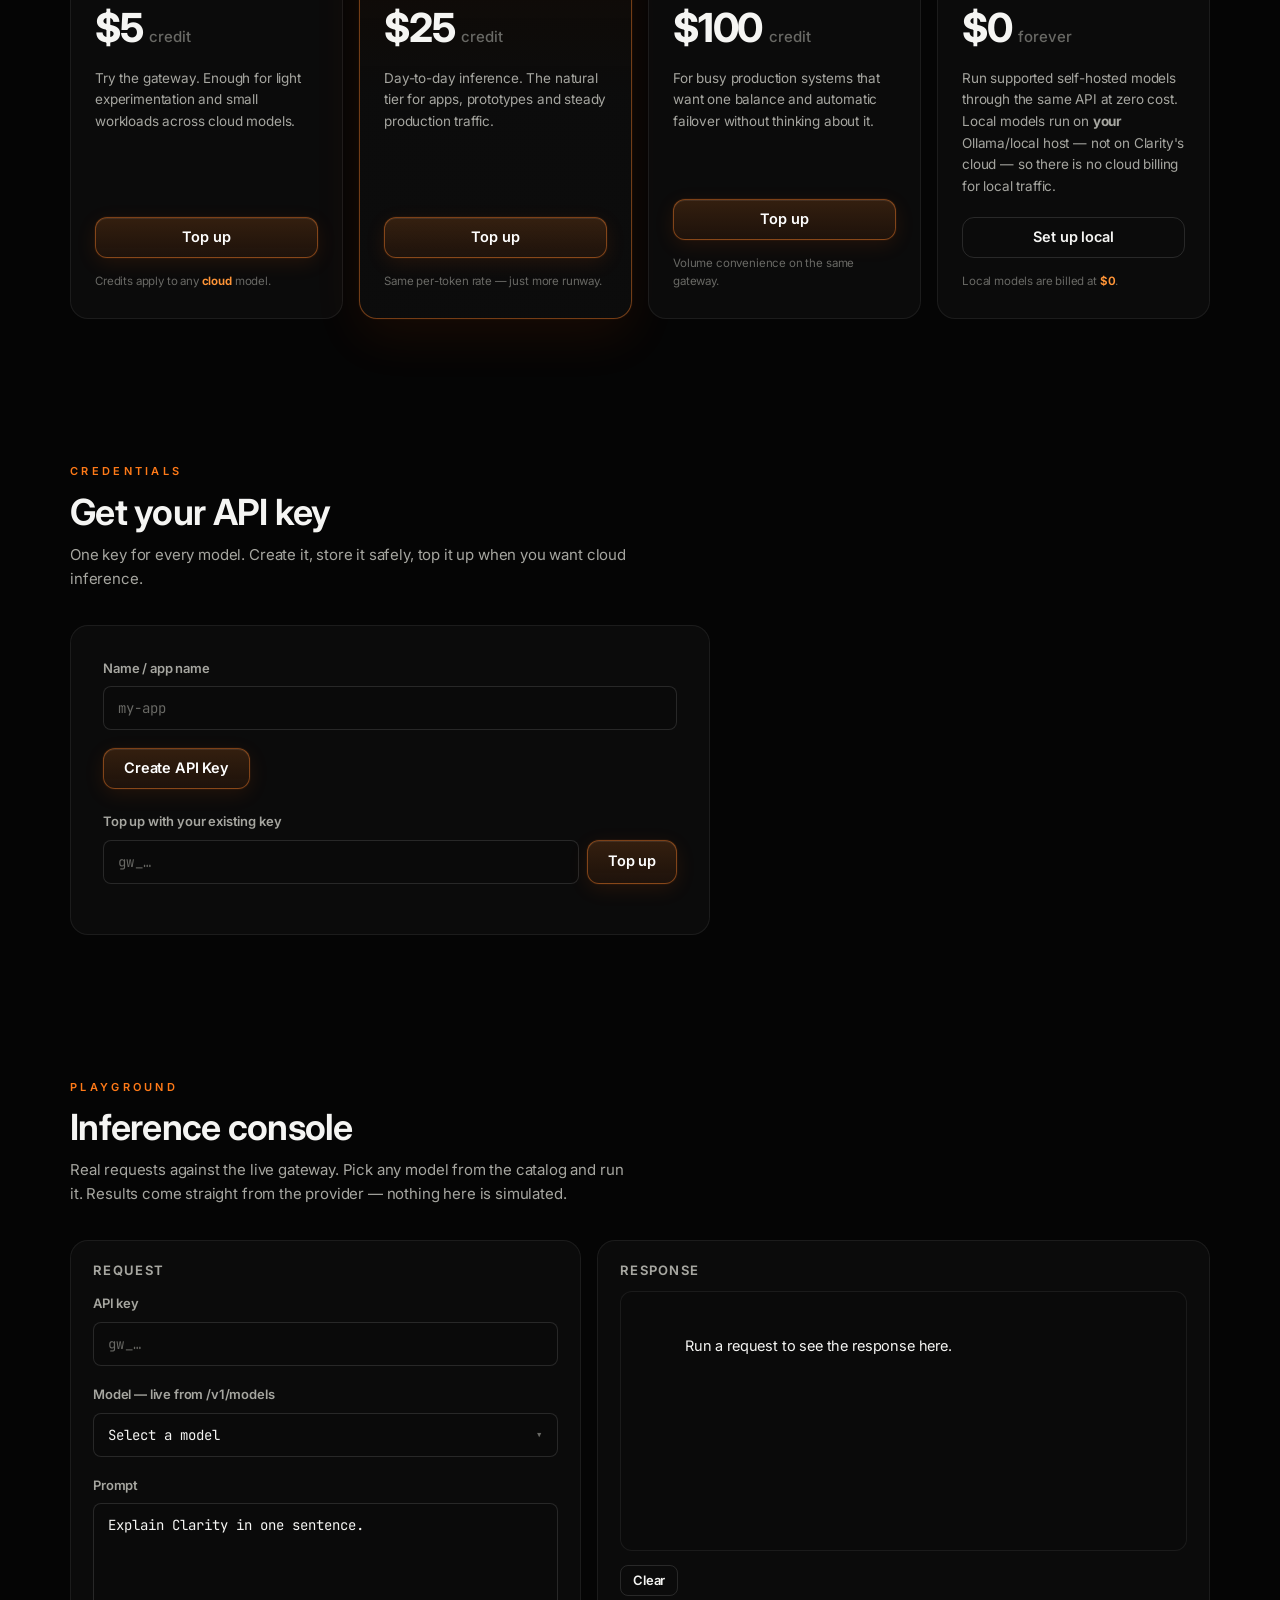
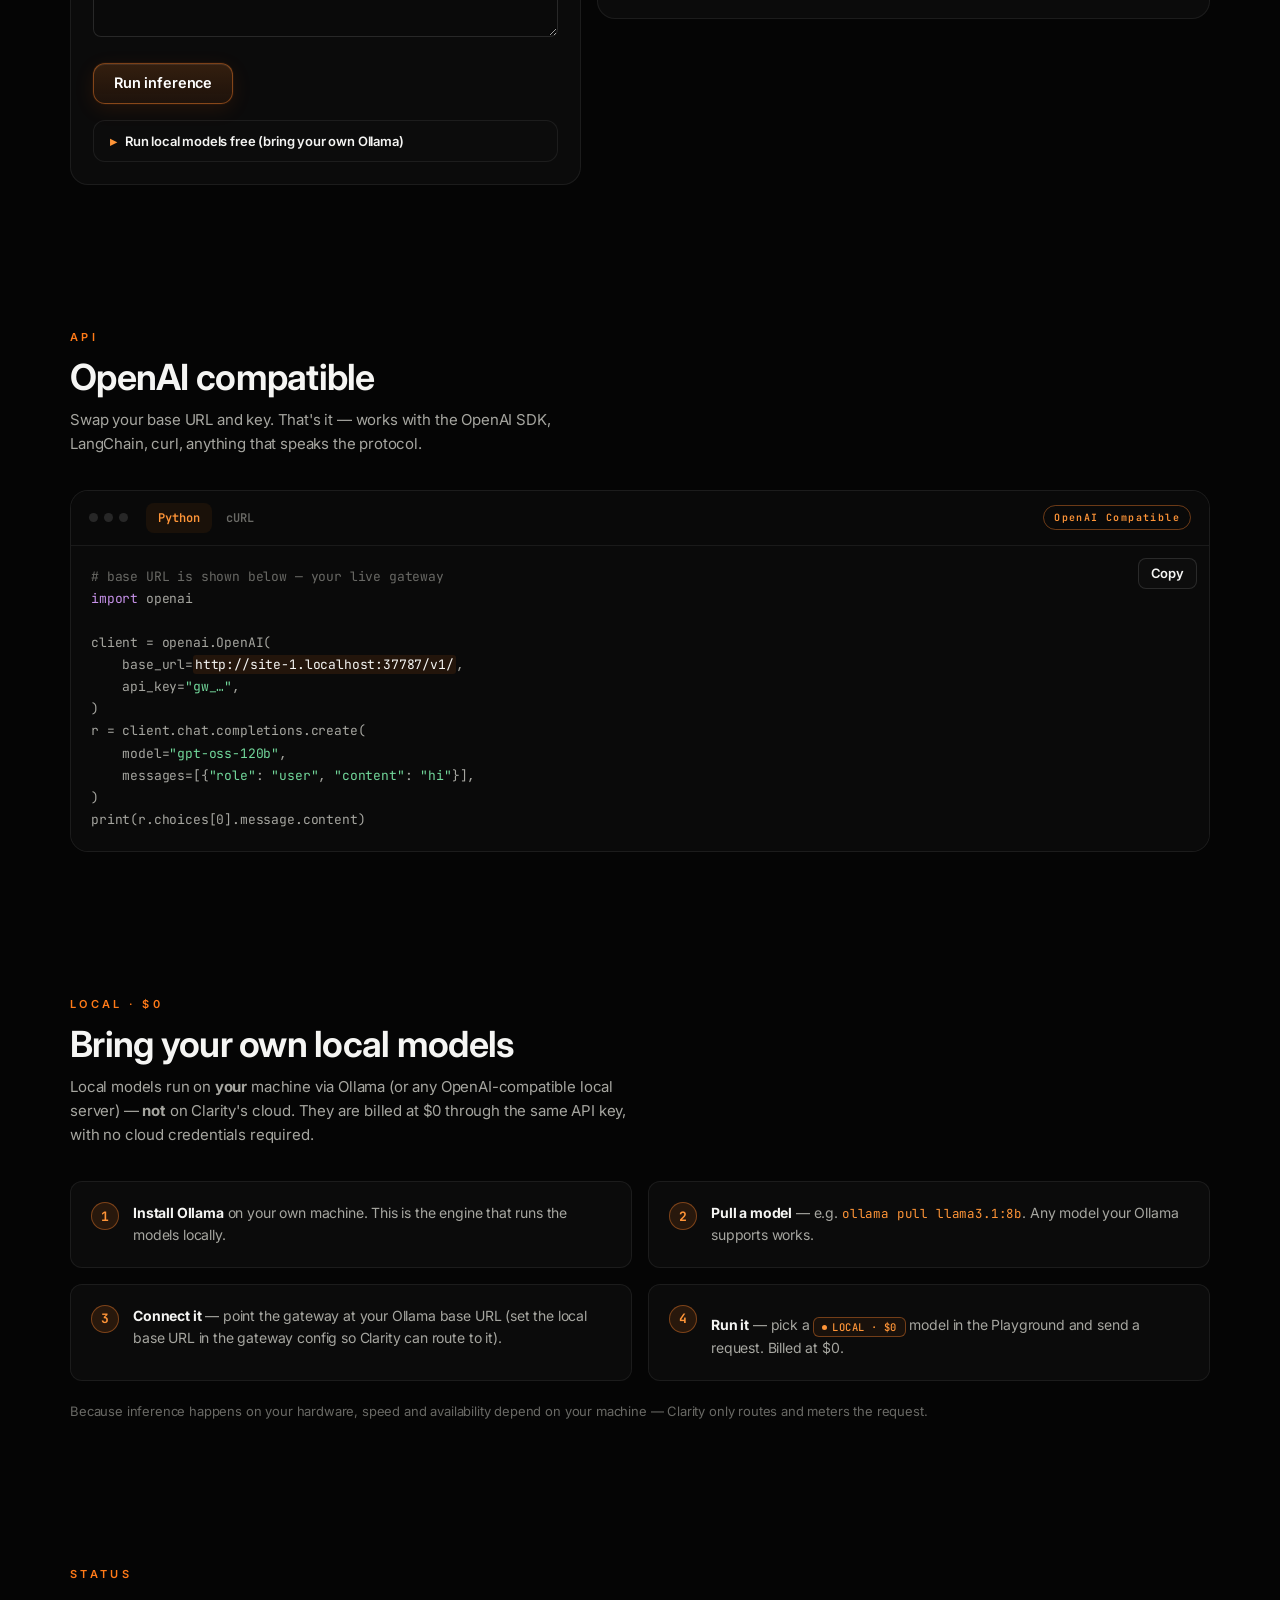
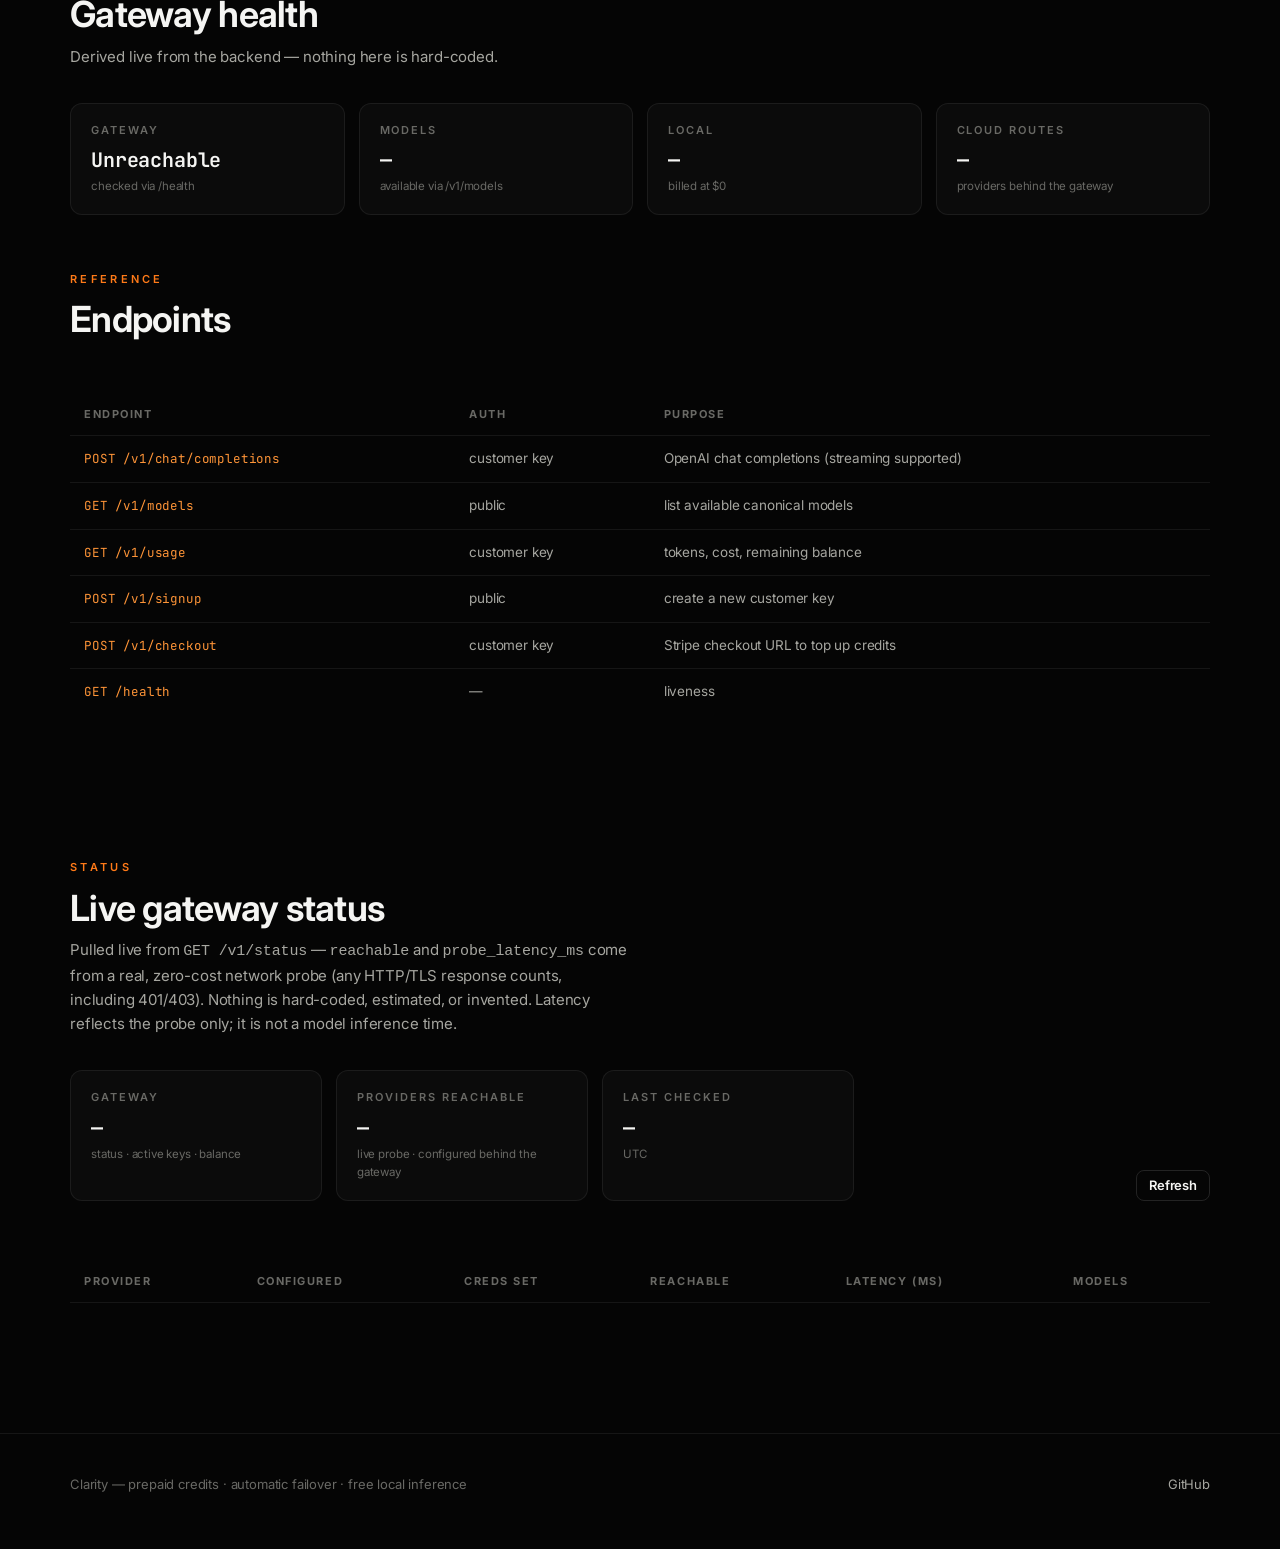
==== commit b30694ee: "Harden frontend UX and sanitize upstream errors" ====
--- a/static/index.html
+++ b/static/index.html
@@ -4,7 +4,9 @@
 <meta charset="utf-8">
 <meta name="viewport" content="width=device-width, initial-scale=1">
 <meta name="description" content="Clarity — One OpenAI-compatible inference gateway. Cloud providers and local models, one API key, one balance, automatic failover.">
+<meta name="color-scheme" content="dark">
 <title>Clarity — One API. Every model.</title>
+<link rel="icon" href="data:image/svg+xml,%3Csvg%20xmlns='http://www.w3.org/2000/svg'%20viewBox='0%200%2032%2032'%3E%3Crect%20width='32'%20height='32'%20rx='7'%20fill='%23050505'/%3E%3Ccircle%20cx='16'%20cy='16'%20r='5'%20fill='%23ff7a18'/%3E%3C/svg%3E">
 <link rel="preconnect" href="https://fonts.googleapis.com">
 <link rel="preconnect" href="https://fonts.gstatic.com" crossorigin>
 <link href="https://fonts.googleapis.com/css2?family=Inter:wght@400;500;600;650;750&family=JetBrains+Mono:wght@400;500;600&display=swap" rel="stylesheet">
@@ -27,6 +29,7 @@
       <a href="#pricing">Pricing</a>
       <a href="#playground">Playground</a>
       <a href="#api">API</a>
+      <a href="#local">Local</a>
       <a href="#docs">Docs</a>
       <a href="#status">Status</a>
     </nav>
@@ -121,8 +124,8 @@
         <div class="price-card">
           <div class="pc-name">Local</div>
           <div class="pc-price">$0 <small>forever</small></div>
-          <div class="pc-desc">Run supported self-hosted models through the same API at zero cost. No cloud billing for local traffic.</div>
-          <a class="btn btn-ghost pc-cta" href="#playground">Try a local model</a>
+          <div class="pc-desc">Run supported self-hosted models through the same API at zero cost. Local models run on <b>your</b> Ollama/local host — not on Clarity's cloud — so there is no cloud billing for local traffic.</div>
+          <a class="btn btn-ghost pc-cta" href="#local">Set up local</a>
           <div class="pc-meta">Local models are billed at <b class="pc-num">$0</b>.</div>
         </div>
       </div>
@@ -151,12 +154,17 @@
 
         <div class="key-reveal" id="key-reveal">
           <div class="kr-title">Your API key</div>
-          <div class="kr-note">Store it somewhere safe. It is shown once and is the only credential you need.</div>
+          <div class="kr-note">Shown once. Store it somewhere safe — it is the only credential you need. It is masked by default.</div>
           <div class="keybox">
-            <input class="input mono" type="text" id="signup-skey" readonly aria-label="Generated API key">
+            <input class="input mono" type="password" id="signup-skey" readonly aria-label="Generated API key" autocomplete="off">
+            <button class="btn btn-sm btn-ghost" type="button" id="key-show-toggle" aria-pressed="false">Show</button>
             <button class="btn btn-sm" type="button" id="copy-skey">Copy</button>
           </div>
-          <div class="kr-warn">Never share this key or commit it to a repository.</div>
+          <div class="kr-warn">Never share this key or commit it to a repository. It is never stored in your browser or written to logs.</div>
+          <div class="kr-firstrun" id="kr-firstrun">
+            Starts at <b>$0</b>. Local models are free when you bring your own Ollama; cloud models need a top-up.
+            <a href="#local">Set up local →</a>
+          </div>
         </div>
 
         <div class="balance-row" id="balance-row" hidden>
@@ -167,7 +175,7 @@
         <div class="field" style="margin-top:22px">
           <label for="topup-key">Top up with your existing key</label>
           <div class="keybox">
-            <input class="input mono" type="text" id="topup-key" placeholder="gw_…" autocomplete="off" aria-label="API key for top-up">
+            <input class="input mono" type="password" id="topup-key" placeholder="gw_…" autocomplete="off" aria-label="API key for top-up">
             <button class="btn btn-primary" type="button" id="topup-btn">Top up</button>
           </div>
           <div class="error-panel" id="topup-error" hidden></div>
@@ -182,14 +190,14 @@
       <div class="section-head">
         <div class="section-eyebrow">Playground</div>
         <h2 id="playground-title">Inference console</h2>
-        <p>Real requests against the live gateway. Pick any model from the catalog and run it.</p>
+        <p>Real requests against the live gateway. Pick any model from the catalog and run it. Results come straight from the provider — nothing here is simulated.</p>
       </div>
       <div class="console">
         <div class="console-panel">
           <h3>Request</h3>
           <div class="field">
             <label for="pg-key">API key</label>
-            <input class="input mono" type="text" id="pg-key" placeholder="gw_…" autocomplete="off">
+            <input class="input mono" type="password" id="pg-key" placeholder="gw_…" autocomplete="off" aria-label="API key">
           </div>
           <div class="field">
             <label for="pg-model">Model <span class="hint">— live from /v1/models</span></label>
@@ -208,9 +216,23 @@
             <label for="pg-prompt">Prompt</label>
             <textarea class="input" id="pg-prompt" rows="6" placeholder="Ask something…">Explain Clarity in one sentence.</textarea>
           </div>
+          <div class="firstrun" id="pg-firstrun" hidden>
+            <b>New $0 key?</b> Cloud models need credits — top up to use them. Or run a <b>Local</b> model free by bringing your own Ollama.
+            <a href="#local">How to set up local →</a>
+          </div>
           <button class="btn btn-primary" type="button" id="pg-run">
             <span class="btn-label">Run inference</span>
           </button>
+          <details class="info-panel" id="local-setup">
+            <summary>Run local models free (bring your own Ollama)</summary>
+            <ol>
+              <li>Install Ollama on <b>your</b> machine (see ollama.com).</li>
+              <li>Pull a model, e.g. <code>ollama pull llama3.1:8b</code>.</li>
+              <li>Point Clarity at your Ollama host (set the local base URL in the gateway config).</li>
+              <li>Pick a <b>Local</b> model above and run it. Billed at $0 — no cloud key needed.</li>
+            </ol>
+            <p class="info-note">Local inference runs on your hardware, not on Clarity's servers.</p>
+          </details>
         </div>
         <div class="console-panel">
           <div class="out-head">
@@ -221,11 +243,12 @@
             Run a request to see the response here.
           </div>
           <div class="error-panel" id="pg-error" hidden></div>
-          <div class="out-meta" id="pg-meta" hidden></div>
           <div class="out-actions">
+            <button class="btn btn-sm" type="button" id="pg-topup-cta" hidden>Top up credits</button>
             <button class="btn btn-sm" type="button" id="pg-copy" hidden>Copy response</button>
             <button class="btn btn-sm btn-ghost" type="button" id="pg-clear">Clear</button>
           </div>
+          <div class="out-meta" id="pg-meta" hidden></div>
         </div>
       </div>
     </div>
@@ -277,6 +300,36 @@
     </div>
   </section>
 
+  <!-- LOCAL -->
+  <section class="section" id="local" aria-labelledby="local-title">
+    <div class="wrap">
+      <div class="section-head">
+        <div class="section-eyebrow">Local · $0</div>
+        <h2 id="local-title">Bring your own local models</h2>
+        <p>Local models run on <b>your</b> machine via Ollama (or any OpenAI-compatible local server) — <b>not</b> on Clarity's cloud. They are billed at $0 through the same API key, with no cloud credentials required.</p>
+      </div>
+      <div class="local-steps">
+        <div class="local-step">
+          <div class="ls-num">1</div>
+          <div class="ls-body"><b>Install Ollama</b> on your own machine. This is the engine that runs the models locally.</div>
+        </div>
+        <div class="local-step">
+          <div class="ls-num">2</div>
+          <div class="ls-body"><b>Pull a model</b> — e.g. <code>ollama pull llama3.1:8b</code>. Any model your Ollama supports works.</div>
+        </div>
+        <div class="local-step">
+          <div class="ls-num">3</div>
+          <div class="ls-body"><b>Connect it</b> — point the gateway at your Ollama base URL (set the local base URL in the gateway config so Clarity can route to it).</div>
+        </div>
+        <div class="local-step">
+          <div class="ls-num">4</div>
+          <div class="ls-body"><b>Run it</b> — pick a <span class="chip local tag">LOCAL · $0</span> model in the Playground and send a request. Billed at $0.</div>
+        </div>
+      </div>
+      <p class="local-note">Because inference happens on your hardware, speed and availability depend on your machine — Clarity only routes and meters the request.</p>
+    </div>
+  </section>
+
   <!-- DOCS / STATUS -->
   <section class="section" id="docs" aria-labelledby="docs-title">
     <div class="wrap">
@@ -312,7 +365,7 @@
         <div class="section-eyebrow">Reference</div>
         <h2>Endpoints</h2>
       </div>
-      <div class="code-card">
+      <div class="table-scroll">
         <table class="api-table">
           <thead>
             <tr><th>Endpoint</th><th>Auth</th><th>Purpose</th></tr>
@@ -336,28 +389,31 @@
       <div class="section-head">
         <div class="section-eyebrow">Status</div>
         <h2 id="status-title">Live gateway status</h2>
-        <p>Pulled live from <code>GET /v1/status</code> — <code>reachable</code> and <code>probe_latency_ms</code> come from a real, zero-cost network probe (any HTTP/TLS response counts, including 401/403). Nothing is hard-coded, estimated, or invented.</p>
-      </div>
-      <div class="metrics" id="status-metrics">
-        <div class="metric">
-          <div class="m-label">Gateway</div>
-          <div class="m-value" id="s-gateway">—</div>
-          <div class="m-sub">status · active keys · balance</div>
-        </div>
-        <div class="metric">
-          <div class="m-label">Providers reachable</div>
-          <div class="m-value" id="s-providers">—</div>
-          <div class="m-sub">live probe · configured behind the gateway</div>
-        </div>
-        <div class="metric">
-          <div class="m-label">Last checked</div>
-          <div class="m-value" id="s-timestamp">—</div>
-          <div class="m-sub">UTC</div>
-        </div>
-      </div>
-
-      <div class="code-card" style="margin-top:40px">
-        <table class="api-table">
+        <p>Pulled live from <code>GET /v1/status</code> — <code>reachable</code> and <code>probe_latency_ms</code> come from a real, zero-cost network probe (any HTTP/TLS response counts, including 401/403). Nothing is hard-coded, estimated, or invented. Latency reflects the probe only; it is not a model inference time.</p>
+      </div>
+      <div class="status-head">
+        <div class="metrics" id="status-metrics">
+          <div class="metric">
+            <div class="m-label">Gateway</div>
+            <div class="m-value" id="s-gateway">—</div>
+            <div class="m-sub">status · active keys · balance</div>
+          </div>
+          <div class="metric">
+            <div class="m-label">Providers reachable</div>
+            <div class="m-value" id="s-providers">—</div>
+            <div class="m-sub">live probe · configured behind the gateway</div>
+          </div>
+          <div class="metric">
+            <div class="m-label">Last checked</div>
+            <div class="m-value" id="s-timestamp">—</div>
+            <div class="m-sub">UTC</div>
+          </div>
+        </div>
+        <button class="btn btn-sm btn-ghost" type="button" id="status-retry" aria-label="Refresh status">Refresh</button>
+      </div>
+
+      <div class="table-scroll" style="margin-top:40px">
+        <table class="api-table status-table">
           <thead>
             <tr><th>Provider</th><th>Configured</th><th>Creds set</th><th>Reachable</th><th>Latency (ms)</th><th>Models</th></tr>
           </thead>
@@ -379,70 +435,5 @@
 </footer>
 
 <script src="/static/app.js"></script>
-<script>
-(function () {
-  function renderStatus(data) {
-    if (!data) return;
-    var g = data.gateway || {};
-    var gw = (data.status || 'unknown');
-    if (typeof g.active_keys !== 'undefined') {
-      gw += ' · ' + g.active_keys + ' keys · $' + (g.total_balance_usd || 0);
-    }
-    var gwEl = document.getElementById('s-gateway');
-    if (gwEl) gwEl.textContent = gw;
-
-    var provs = data.providers || {};
-    var names = Object.keys(provs);
-    var reachable = 0;
-    names.forEach(function (n) {
-      var p = provs[n] || {};
-      if (p.reachable === true) reachable++;
-    });
-    var pEl = document.getElementById('s-providers');
-    if (pEl) pEl.textContent = reachable + ' / ' + names.length;
-
-    var tEl = document.getElementById('s-timestamp');
-    if (tEl) tEl.textContent = (data.timestamp || '—').replace('Z', '');
-
-    var tbody = document.getElementById('status-providers');
-    if (tbody) {
-      tbody.innerHTML = '';
-      names.forEach(function (n) {
-        var p = provs[n] || {};
-        var reach = p.reachable === true ? 'yes'
-                  : p.reachable === false ? 'no'
-                  : 'unknown';
-        var creds = p.credentials_configured ? 'yes' : 'no';
-        var lat = (typeof p.probe_latency_ms === 'number') ? p.probe_latency_ms : '—';
-        var reason = p.reason ? ' <span class="m-sub">(' + p.reason + ')</span>' : '';
-        var tr = document.createElement('tr');
-        tr.innerHTML = '<td><code>' + n + '</code></td>' +
-          '<td>' + (p.configured ? 'yes' : 'no') + '</td>' +
-          '<td>' + creds + '</td>' +
-          '<td>' + reach + reason + '</td>' +
-          '<td>' + lat + '</td>' +
-          '<td>' + (p.models_in_routes || 0) + '</td>';
-        tbody.appendChild(tr);
-      });
-    }
-
-    var note = (data.failover && data.failover.note) ? data.failover.note : '';
-    var nEl = document.getElementById('status-note');
-    if (nEl) nEl.textContent = note;
-
-    var dot = document.getElementById('nav-status-dot');
-    var txt = document.getElementById('nav-status-text');
-    if (dot) dot.classList.add('ok');
-    if (txt) txt.textContent = 'Gateway ' + (data.status || 'unknown');
-  }
-  fetch('/v1/status')
-    .then(function (r) { return r.ok ? r.json() : null; })
-    .then(renderStatus)
-    .catch(function () {
-      var txt = document.getElementById('nav-status-text');
-      if (txt) txt.textContent = 'Status unavailable';
-    });
-})();
-</script>
 </body>
 </html>
--- a/static/app.css
+++ b/static/app.css
@@ -901,6 +901,111 @@
 .footer .wrap { display: flex; justify-content: space-between; gap: 20px; flex-wrap: wrap; align-items: center; }
 .footer a { color: var(--text2); }
 .footer a:hover { color: var(--orange-bright); }
+
+/* ---------- Status / tables: responsive + readable on phones ---------- */
+.table-scroll {
+  overflow-x: auto;
+  -webkit-overflow-scrolling: touch;
+  margin-top: 20px;
+}
+.table-scroll .api-table { min-width: 640px; }
+
+.status-head {
+  display: flex;
+  align-items: flex-end;
+  gap: 16px;
+  flex-wrap: wrap;
+}
+.status-head .metrics { flex: 1; min-width: 240px; }
+
+/* Playground output state badges */
+.out-badge.success { color: var(--success); border: 1px solid rgba(114, 216, 155, 0.35); background: rgba(114, 216, 155, 0.06); }
+.out-badge.insufficient { color: #ffcf6b; border: 1px solid rgba(255, 207, 107, 0.4); background: rgba(255, 207, 107, 0.07); }
+.out-badge.unavailable { color: var(--text2); border: 1px solid var(--border-strong); background: rgba(255, 255, 255, 0.03); }
+
+/* First-run hint banner */
+.firstrun {
+  margin-top: 14px;
+  border: 1px solid rgba(255, 132, 45, 0.28);
+  background: rgba(255, 122, 24, 0.05);
+  border-radius: var(--radius-md);
+  padding: 12px 14px;
+  font-size: 13px;
+  color: var(--text2);
+  line-height: 1.5;
+}
+.firstrun a { color: var(--orange-bright); }
+
+/* Local setup panel (details/summary) */
+.info-panel {
+  margin-top: 16px;
+  border: 1px solid var(--border);
+  border-radius: var(--radius-md);
+  background: var(--card);
+  padding: 0;
+}
+.info-panel > summary {
+  cursor: pointer;
+  list-style: none;
+  padding: 12px 16px;
+  font: 600 13px var(--font);
+  color: var(--text);
+  display: flex;
+  align-items: center;
+  gap: 8px;
+}
+.info-panel > summary::-webkit-details-marker { display: none; }
+.info-panel > summary::before {
+  content: "▸";
+  color: var(--orange-bright);
+  transition: transform 160ms var(--ease);
+}
+.info-panel[open] > summary::before { transform: rotate(90deg); }
+.info-panel > ol, .info-panel > p { padding: 0 16px 16px; margin: 0; }
+.info-panel > ol { margin-left: 20px; color: var(--text2); font-size: 13.5px; line-height: 1.7; }
+.info-panel > ol code, .info-panel code { color: var(--orange-bright); font-family: var(--mono); font-size: 12.5px; }
+.info-panel .info-note, .info-panel .info-panel .info-note { color: var(--muted); font-size: 12.5px; margin-top: 8px; }
+
+/* Local steps */
+.local-steps {
+  display: grid;
+  grid-template-columns: repeat(2, 1fr);
+  gap: 16px;
+}
+.local-step {
+  display: flex;
+  gap: 14px;
+  background: var(--card);
+  border: 1px solid var(--border);
+  border-radius: var(--radius-md);
+  padding: 20px;
+}
+.local-step .ls-num {
+  flex: none;
+  width: 28px; height: 28px;
+  display: grid; place-items: center;
+  border-radius: 50%;
+  background: rgba(255, 122, 24, 0.12);
+  border: 1px solid rgba(255, 132, 45, 0.4);
+  color: var(--orange-bright);
+  font: 700 13px var(--mono);
+}
+.local-step .ls-body { color: var(--text2); font-size: 14px; line-height: 1.6; }
+.local-step .ls-body b { color: var(--text); }
+.local-step .ls-body code { color: var(--orange-bright); font-family: var(--mono); font-size: 12.5px; }
+.local-note { margin-top: 20px; color: var(--muted); font-size: 13px; }
+
+/* Key reveal first-run note */
+.key-reveal .kr-firstrun {
+  margin-top: 12px;
+  font-size: 12.5px;
+  color: var(--text2);
+  padding: 10px 12px;
+  border: 1px solid var(--border);
+  border-radius: var(--radius-sm);
+  background: var(--card2);
+}
+.key-reveal .kr-firstrun a { color: var(--orange-bright); }
 
 /* ---------- Responsive ---------- */
 @media (max-width: 1024px) {
@@ -946,6 +1051,38 @@
   .brand-sub { display: none; }
 }
 
+/* Stack the /status provider table into readable cards on phones so every
+   column is visible (labels come from data-label set in JS). */
+@media (max-width: 640px) {
+  .local-steps { grid-template-columns: 1fr; }
+  .table-scroll .api-table { min-width: 0; }
+  .status-table thead { display: none; }
+  .status-table, .status-table tbody, .status-table tr, .status-table td { display: block; width: 100%; }
+  .status-table tr {
+    border: 1px solid var(--border);
+    border-radius: var(--radius-md);
+    margin-bottom: 12px;
+    padding: 6px 10px;
+    background: var(--card);
+  }
+  .status-table td {
+    display: flex;
+    justify-content: space-between;
+    gap: 12px;
+    border: 0;
+    padding: 8px 4px;
+    text-align: right;
+  }
+  .status-table td::before {
+    content: attr(data-label);
+    color: var(--muted);
+    font-weight: 600;
+    text-align: left;
+    flex: none;
+  }
+  .status-table td code { color: var(--orange-bright); }
+}
+
 /* ---------- Reduced motion ---------- */
 @media (prefers-reduced-motion: reduce) {
   html { scroll-behavior: auto; }
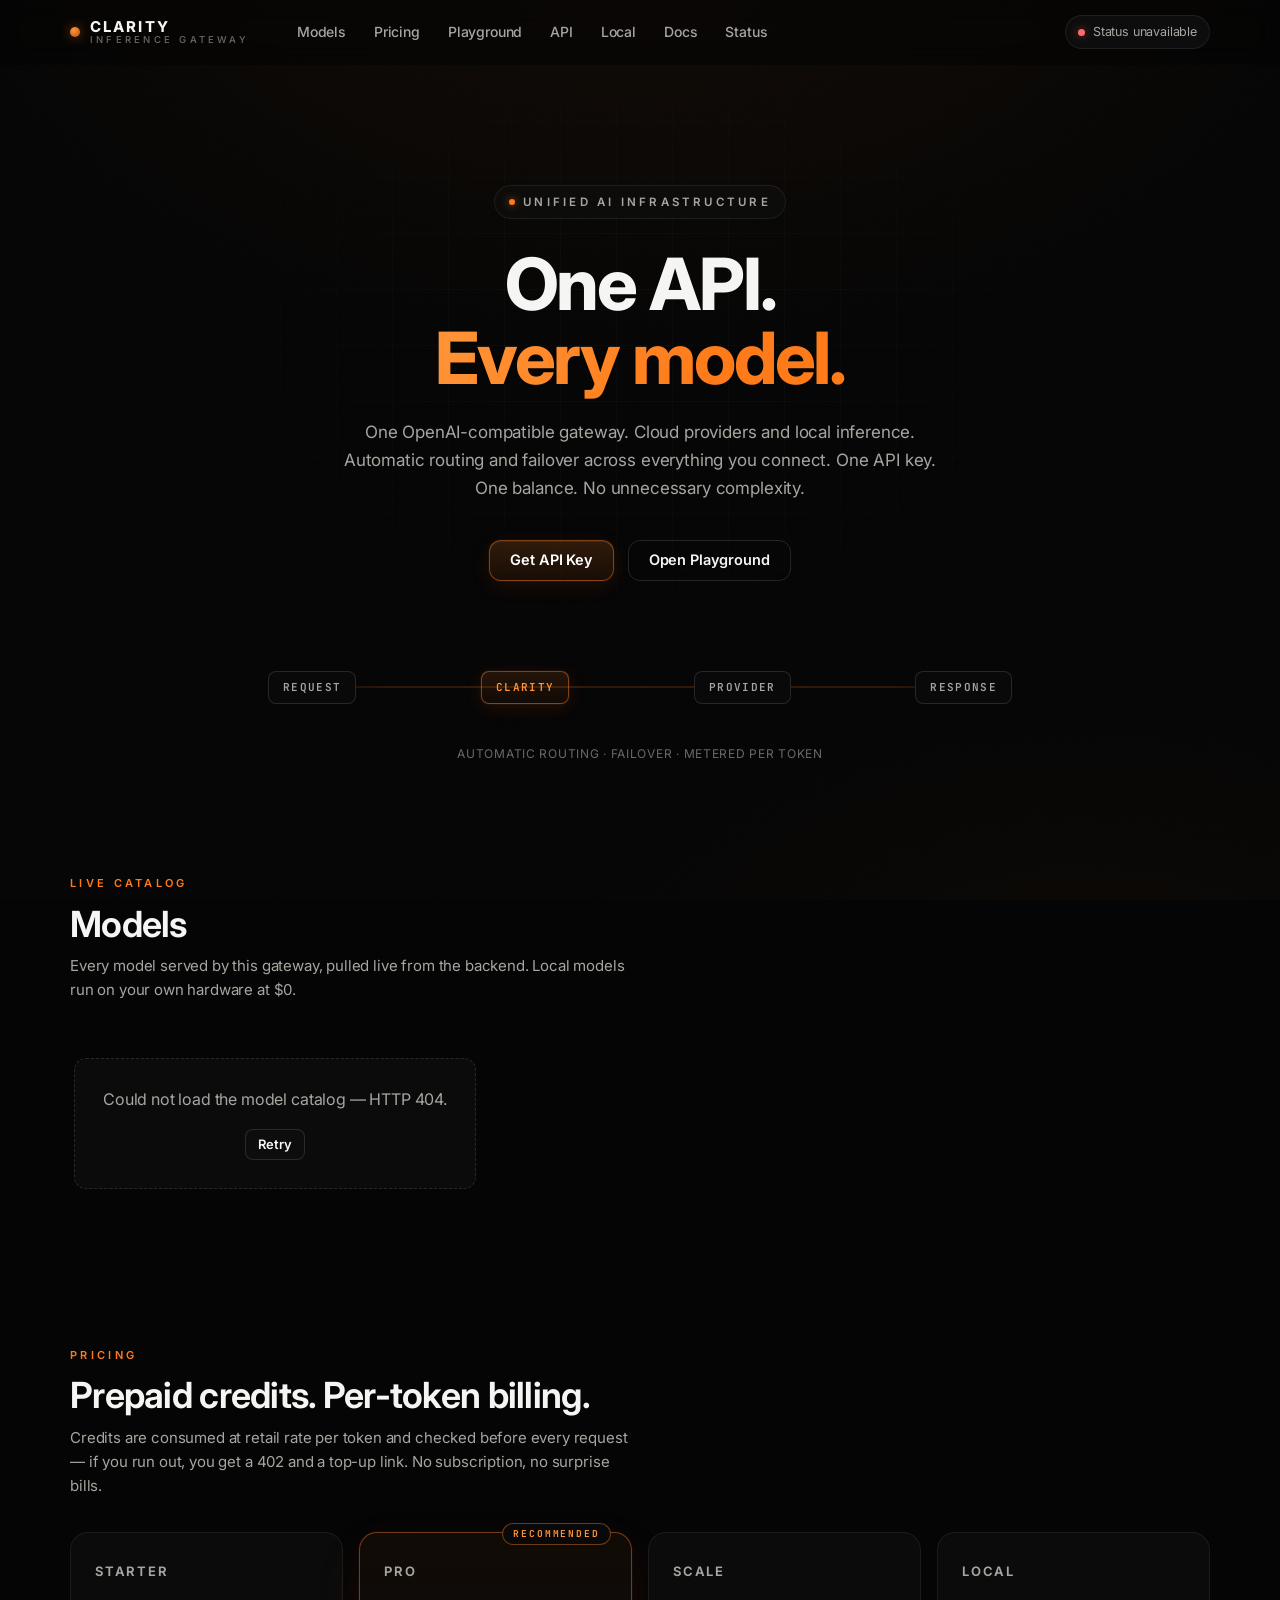
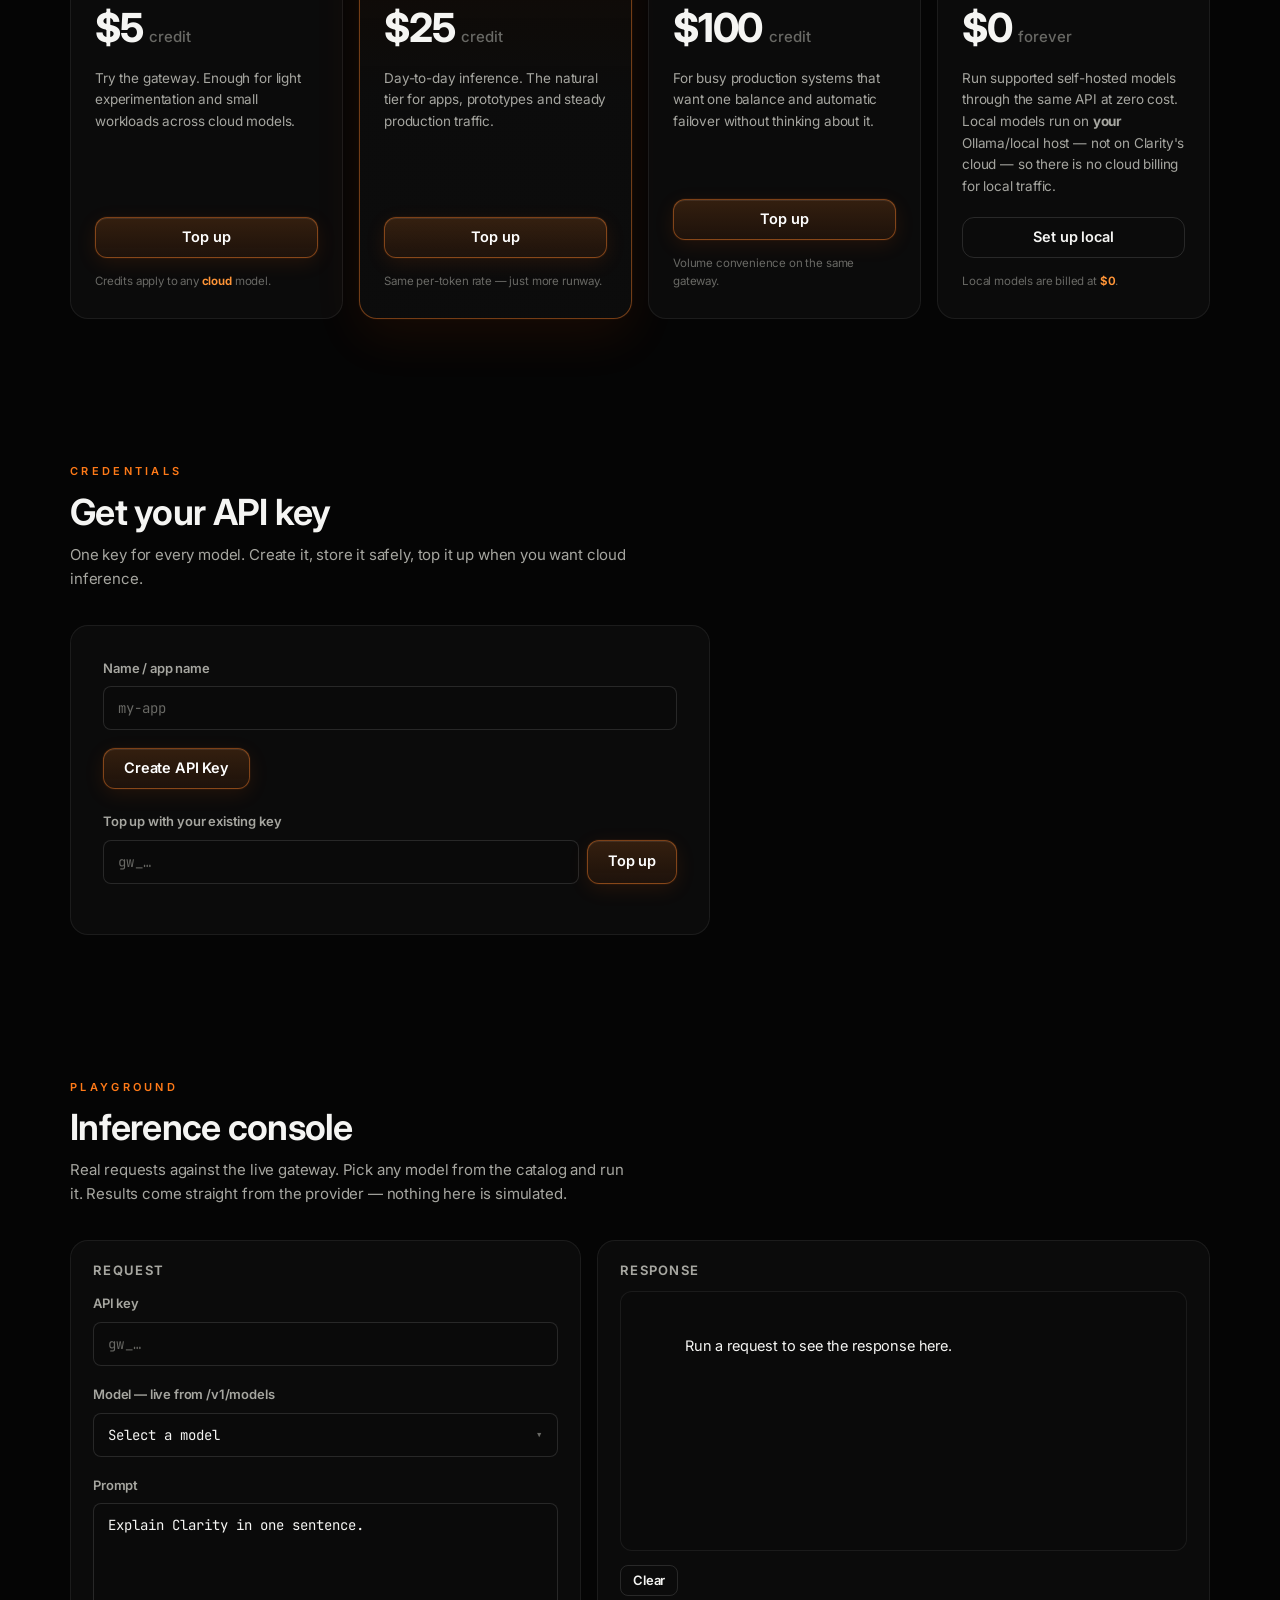
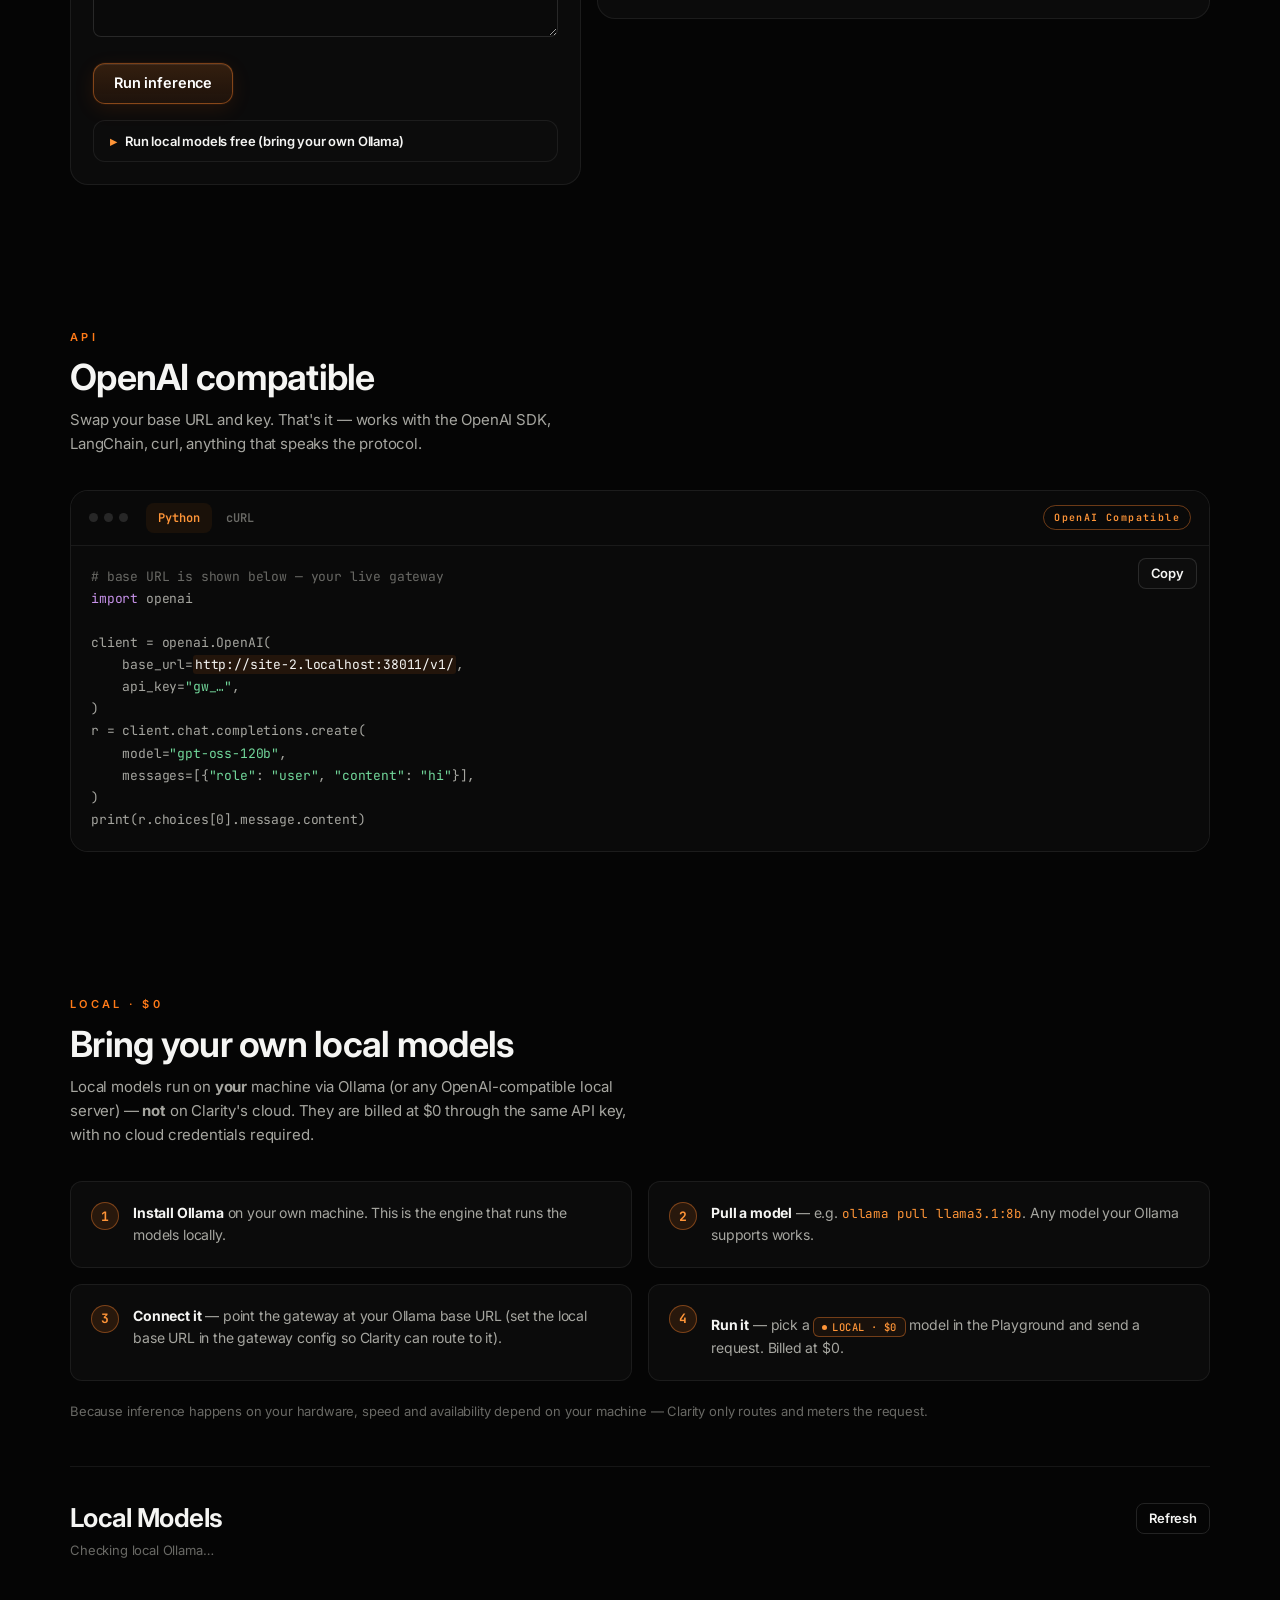
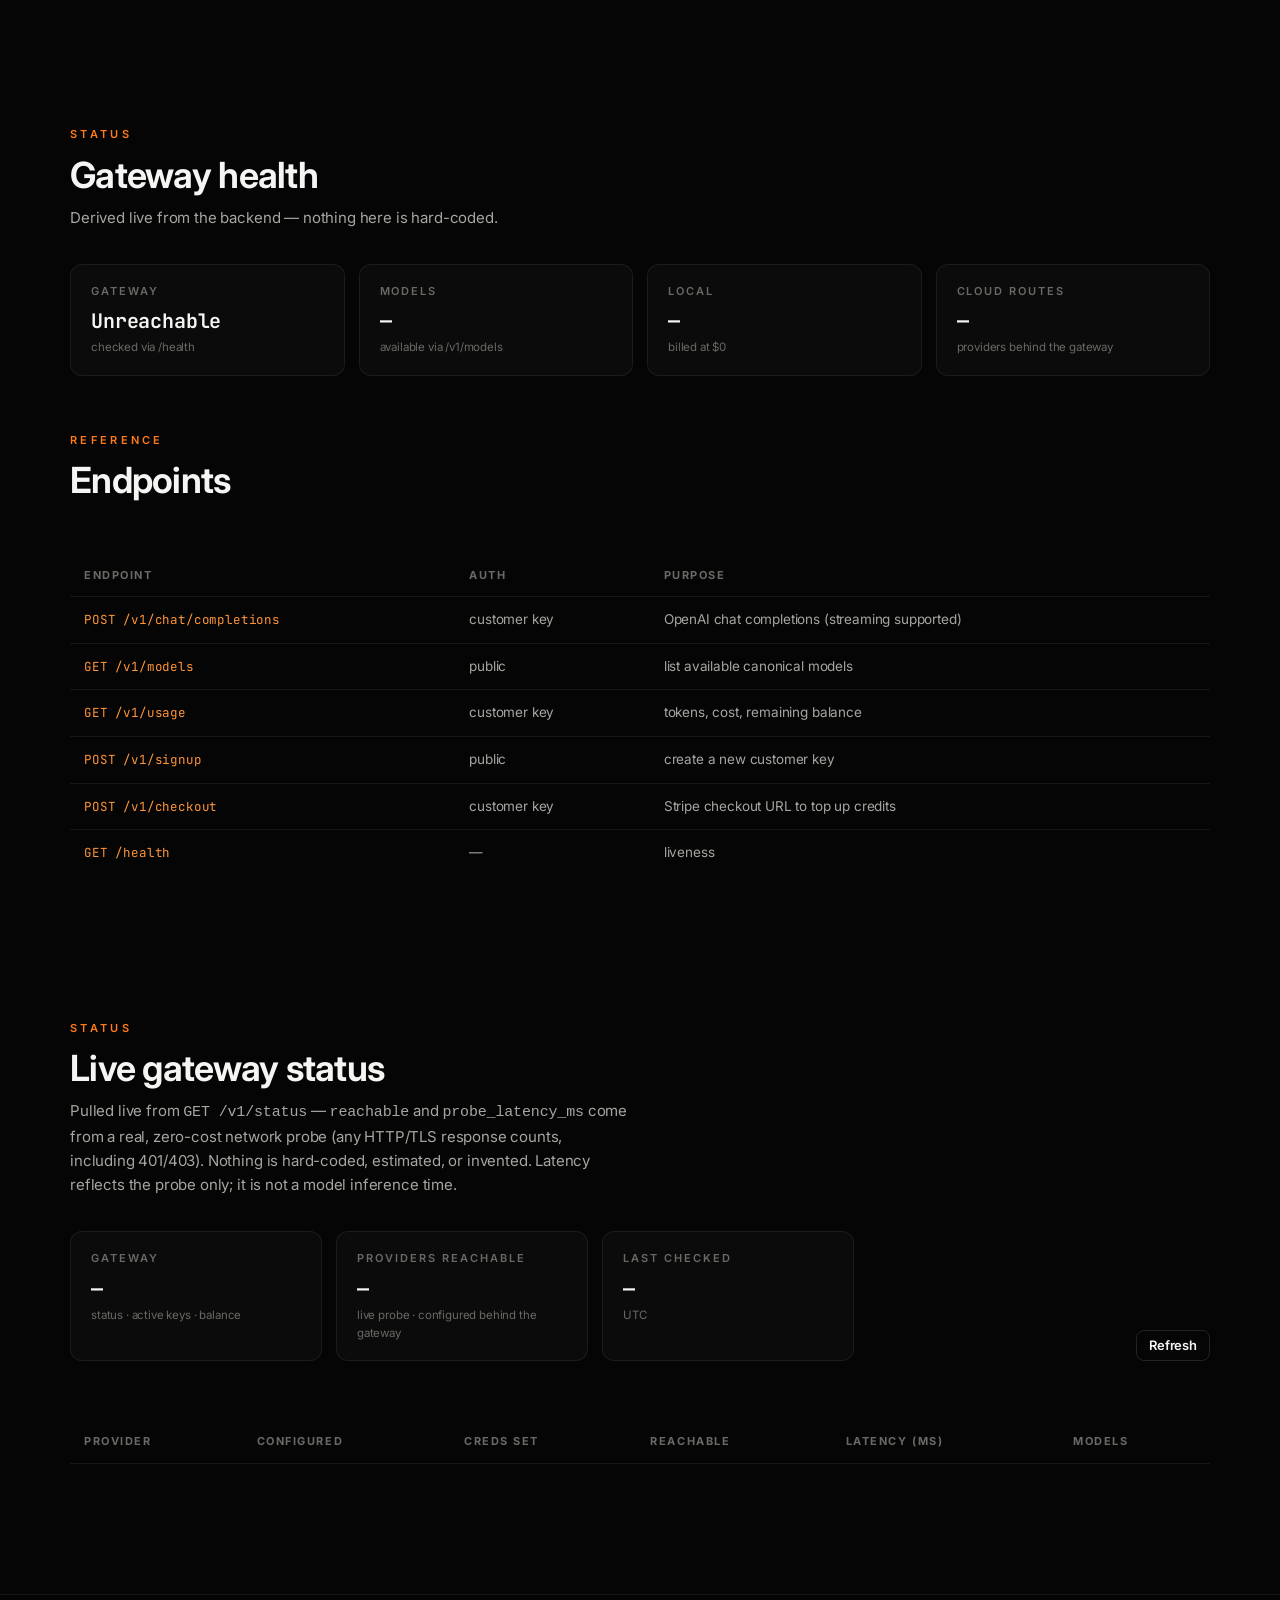
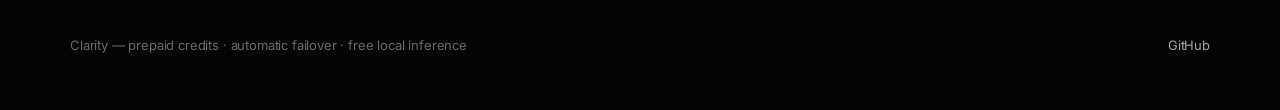
==== commit 084236dd: "Add local model control panel" ====
--- a/static/index.html
+++ b/static/index.html
@@ -212,6 +212,14 @@
               </div>
             </div>
           </div>
+          <div class="field" id="pg-thinking-field" hidden>
+            <label for="pg-thinking">Thinking <span class="hint">— Qwen3 local only</span></label>
+            <label class="switch" for="pg-thinking">
+              <input type="checkbox" id="pg-thinking" role="switch" aria-checked="false">
+              <span class="switch-track" aria-hidden="true"><span class="switch-thumb"></span></span>
+              <span class="switch-state" id="pg-thinking-state">OFF</span>
+            </label>
+          </div>
           <div class="field">
             <label for="pg-prompt">Prompt</label>
             <textarea class="input" id="pg-prompt" rows="6" placeholder="Ask something…">Explain Clarity in one sentence.</textarea>
@@ -327,6 +335,15 @@
         </div>
       </div>
       <p class="local-note">Because inference happens on your hardware, speed and availability depend on your machine — Clarity only routes and meters the request.</p>
+
+      <div class="local-models" id="local-models-panel" aria-labelledby="lm-title">
+        <div class="lm-head-row">
+          <h3 id="lm-title">Local Models</h3>
+          <button class="btn btn-sm btn-ghost" type="button" id="local-models-refresh" aria-label="Refresh local models">Refresh</button>
+        </div>
+        <p class="lm-status-line" id="local-models-status">Checking local Ollama…</p>
+        <div class="lm-grid" id="local-models-list" role="list" aria-label="Local models"></div>
+      </div>
     </div>
   </section>
 
--- a/static/app.css
+++ b/static/app.css
@@ -1083,6 +1083,71 @@
   .status-table td code { color: var(--orange-bright); }
 }
 
+/* ---------- Local Models control panel ---------- */
+.local-models {
+  margin-top: 44px;
+  padding-top: 36px;
+  border-top: 1px solid var(--border);
+}
+.lm-head-row {
+  display: flex;
+  align-items: center;
+  justify-content: space-between;
+  gap: 16px;
+  margin-bottom: 6px;
+}
+.lm-head-row h3 { font-size: clamp(20px, 2.4vw, 26px); }
+.lm-status-line { color: var(--muted); font-size: 13px; margin: 0 0 22px; }
+.lm-grid {
+  display: grid;
+  grid-template-columns: repeat(auto-fill, minmax(260px, 1fr));
+  gap: 16px;
+}
+.lm-card {
+  background: var(--card);
+  border: 1px solid var(--border);
+  border-radius: var(--radius-md);
+  padding: 18px;
+  transition: border-color 200ms var(--ease), transform 200ms var(--ease), background 200ms var(--ease);
+}
+.lm-card:hover { border-color: var(--border-hover); transform: translateY(-1px); background: rgba(18, 18, 18, 0.78); }
+.lm-head { display: flex; align-items: flex-start; justify-content: space-between; gap: 10px; }
+.lm-name {
+  font: 600 14px var(--mono);
+  color: var(--text);
+  word-break: break-all;
+  line-height: 1.35;
+}
+.lm-status { margin-top: 8px; font-size: 12.5px; color: var(--orange-bright); letter-spacing: 0.02em; }
+.lm-rows { margin-top: 14px; display: grid; gap: 7px; }
+.lm-row { display: flex; justify-content: space-between; gap: 12px; font-size: 13px; }
+.lm-k { color: var(--muted); }
+.lm-v { color: var(--text2); font-family: var(--mono); text-align: right; }
+.lm-caps { margin-top: 14px; display: flex; flex-wrap: wrap; gap: 6px; }
+.chip.cap { text-transform: none; letter-spacing: 0; color: var(--text2); }
+.lm-use { margin-top: 16px; width: 100%; }
+
+/* Thinking toggle (Playground, Qwen3 local only) */
+.switch { display: inline-flex; align-items: center; gap: 10px; cursor: pointer; }
+.switch input { position: absolute; opacity: 0; width: 0; height: 0; }
+.switch-track {
+  width: 40px; height: 22px; border-radius: 999px;
+  background: var(--card2); border: 1px solid var(--border-strong);
+  position: relative; transition: background 180ms var(--ease), border-color 180ms var(--ease);
+}
+.switch-thumb {
+  position: absolute; top: 2px; left: 2px; width: 16px; height: 16px; border-radius: 50%;
+  background: var(--muted); transition: transform 180ms var(--ease), background 180ms var(--ease);
+}
+.switch input:checked + .switch-track { background: rgba(255, 122, 24, 0.18); border-color: rgba(255, 132, 45, 0.5); }
+.switch input:checked + .switch-track .switch-thumb { transform: translateX(18px); background: var(--orange-bright); }
+.switch-state { font: 600 12px var(--mono); color: var(--text2); min-width: 28px; }
+.switch input:focus-visible + .switch-track { outline: 2px solid var(--orange-bright); outline-offset: 2px; }
+
+@media (max-width: 640px) {
+  .lm-grid { grid-template-columns: 1fr; }
+}
+
 /* ---------- Reduced motion ---------- */
 @media (prefers-reduced-motion: reduce) {
   html { scroll-behavior: auto; }
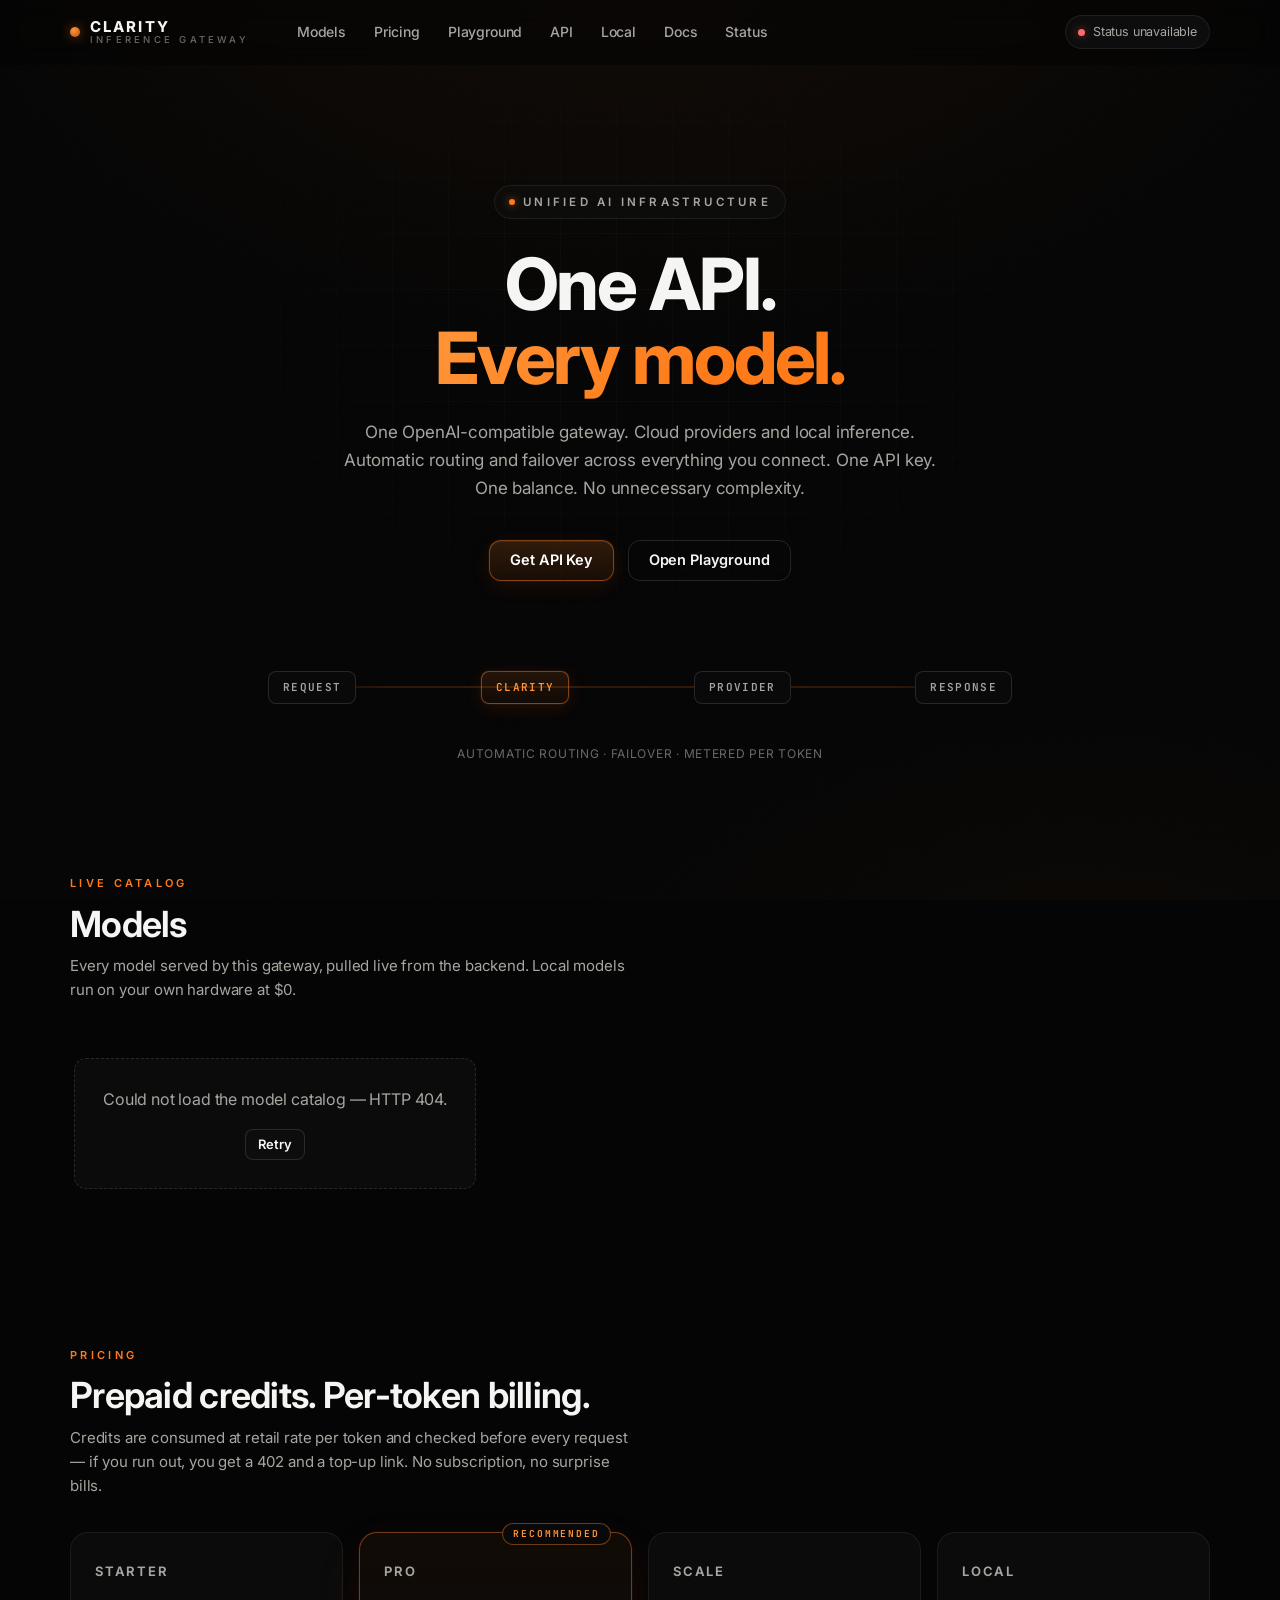
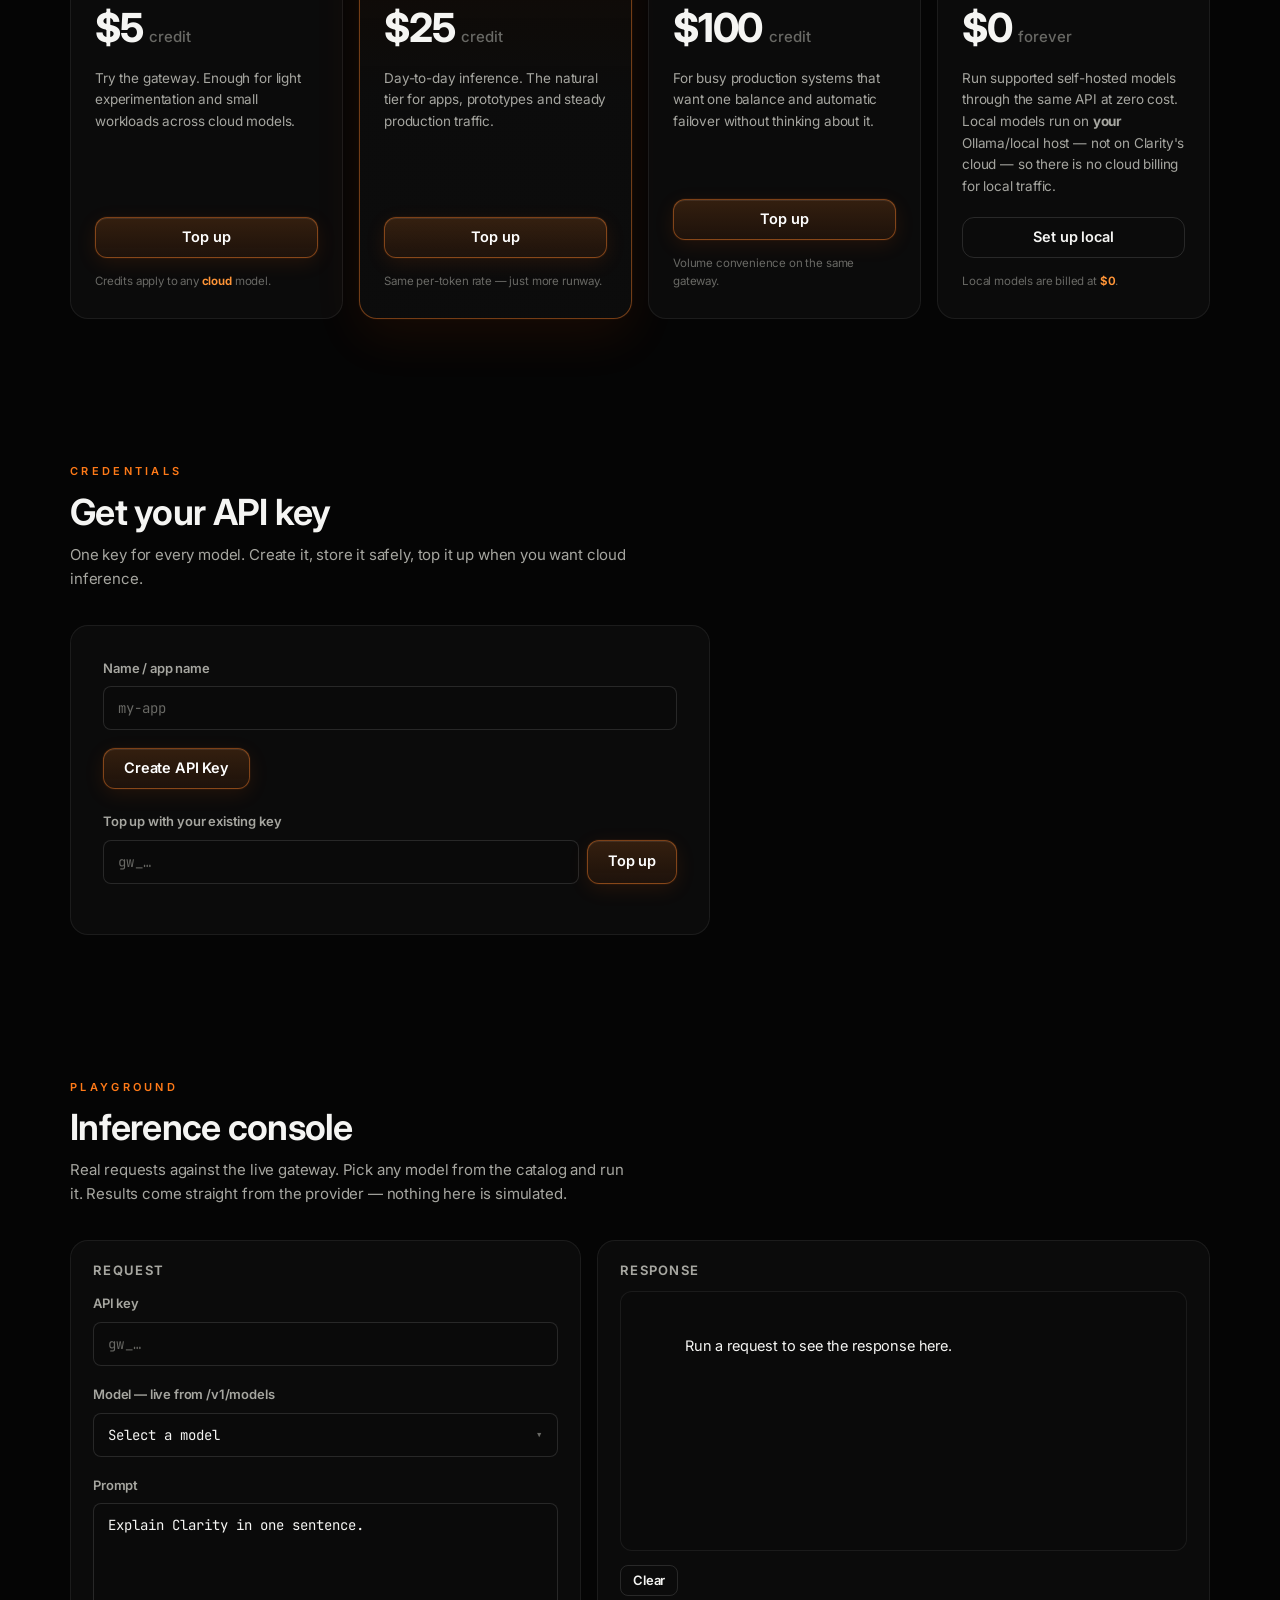
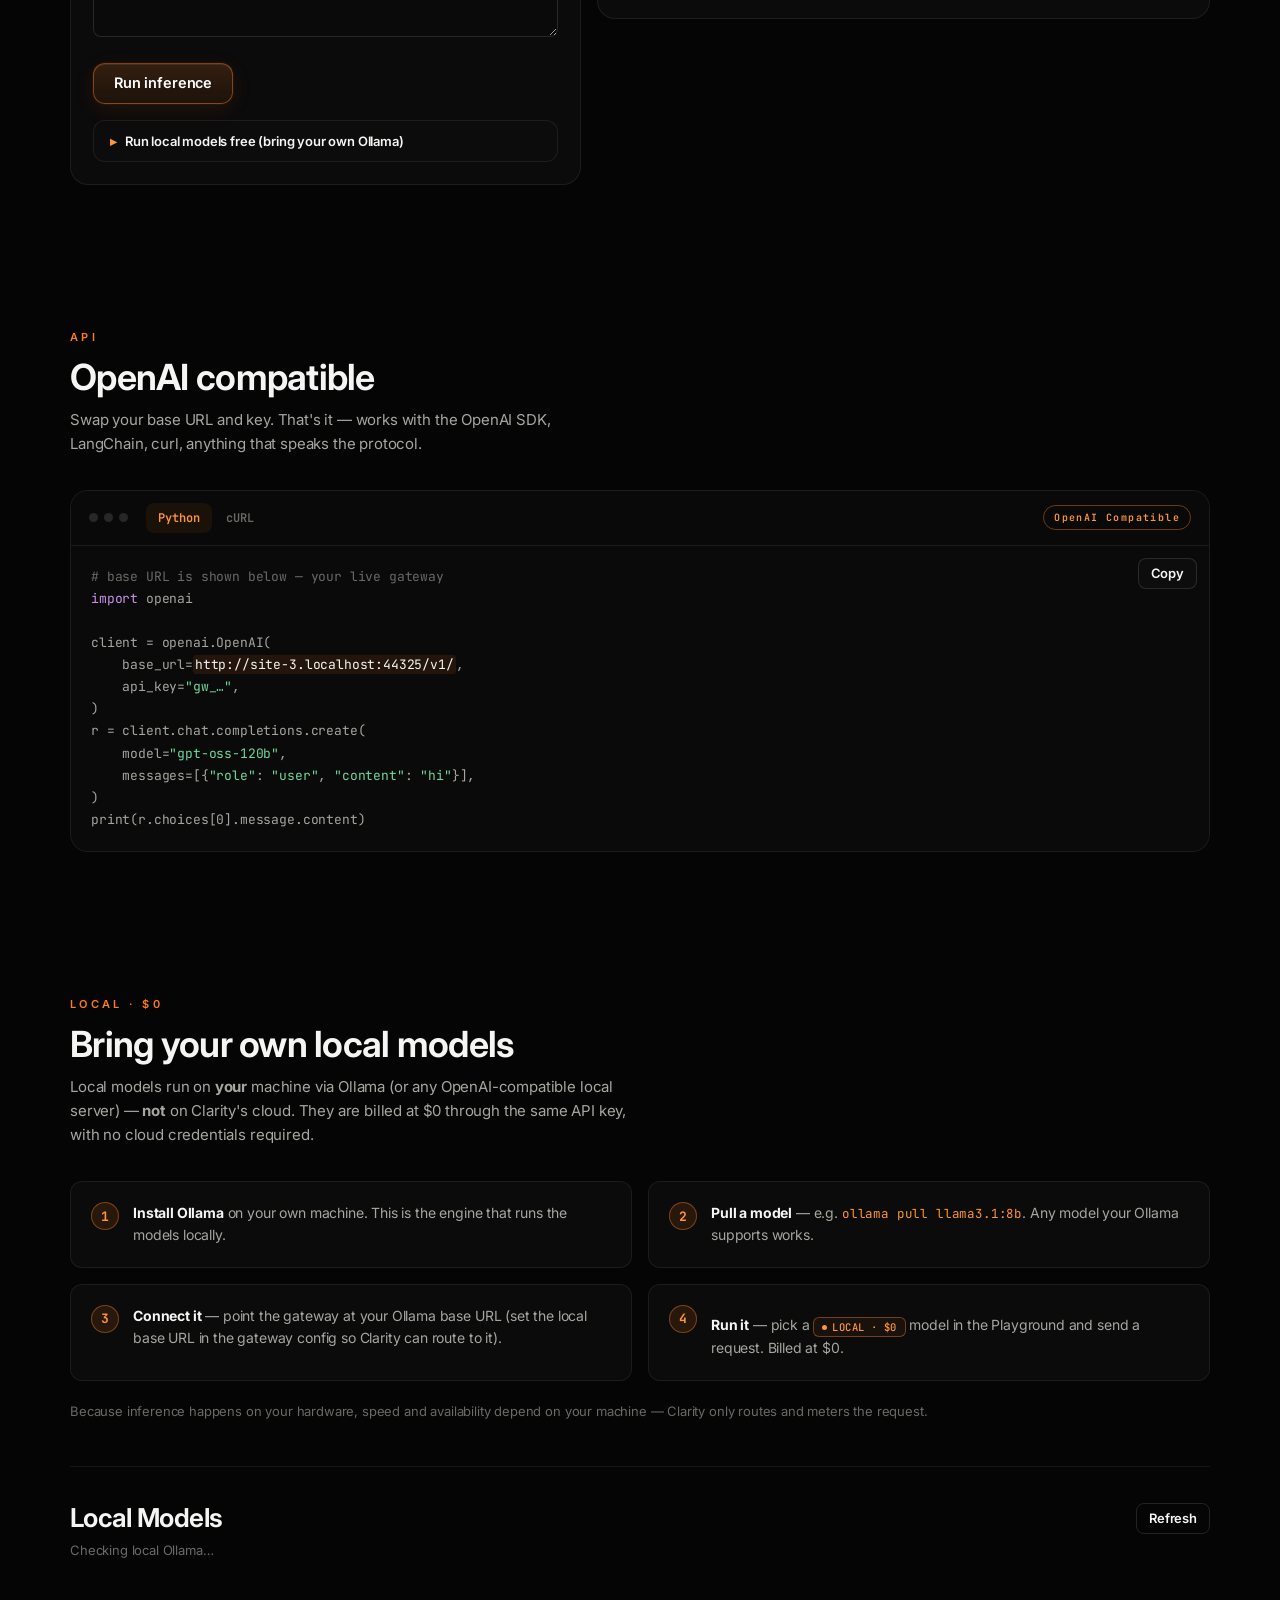
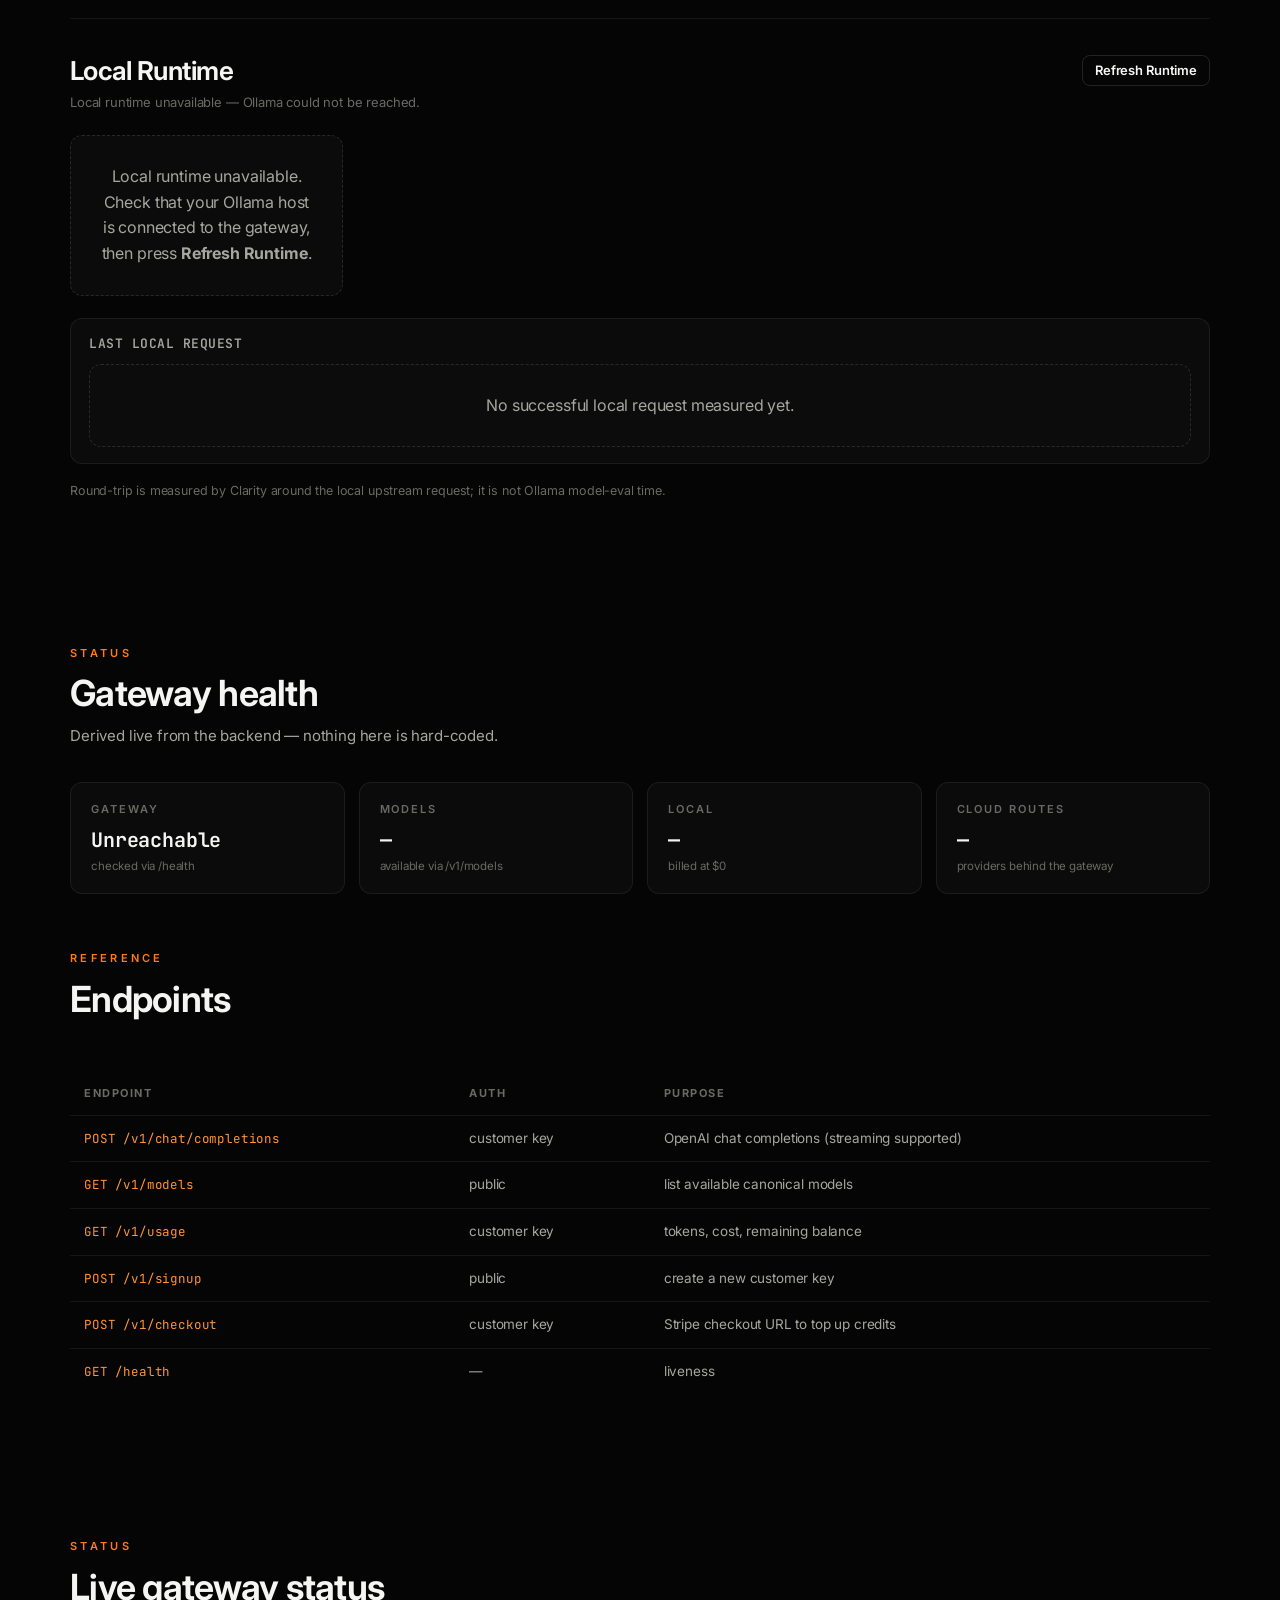
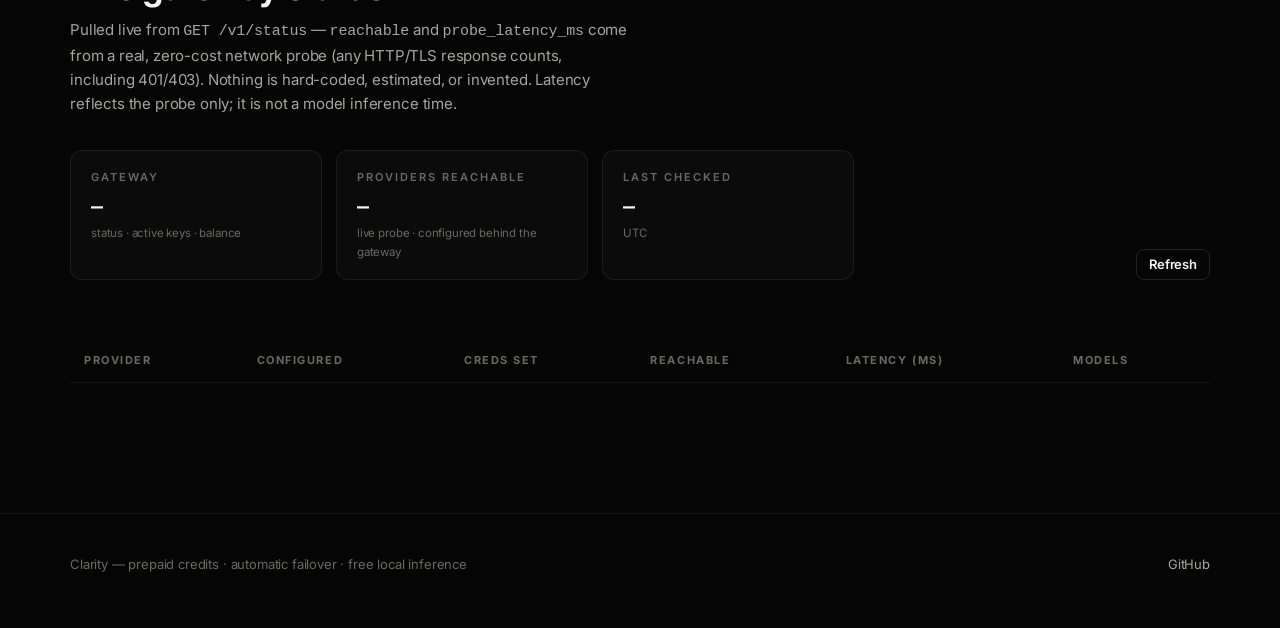
==== commit f7dd11c4: "Add local runtime telemetry panel" ====
--- a/static/index.html
+++ b/static/index.html
@@ -344,6 +344,17 @@
         <p class="lm-status-line" id="local-models-status">Checking local Ollama…</p>
         <div class="lm-grid" id="local-models-list" role="list" aria-label="Local models"></div>
       </div>
+
+      <div class="local-runtime" id="local-runtime-panel" aria-labelledby="lrt-title">
+        <div class="lm-head-row">
+          <h3 id="lrt-title">Local Runtime</h3>
+          <button class="btn btn-sm btn-ghost" type="button" id="local-runtime-refresh" aria-label="Refresh local runtime">Refresh Runtime</button>
+        </div>
+        <p class="lm-status-line" id="local-runtime-status">Checking local Ollama runtime…</p>
+        <div class="lm-grid" id="local-runtime-list" role="list" aria-label="Loaded local models"></div>
+        <div class="lrt-last" id="local-runtime-last" aria-live="polite"></div>
+        <p class="lrt-note">Round-trip is measured by Clarity around the local upstream request; it is not Ollama model-eval time.</p>
+      </div>
     </div>
   </section>
 
--- a/static/app.css
+++ b/static/app.css
@@ -1159,3 +1159,39 @@
   .routing-anim .routing-packet { animation: none; opacity: 0.7; left: 50%; }
   .status-dot.ok { animation: none; }
 }
+
+/* ============================================================
+   Local Runtime panel (zero-inference /api/ps surface)
+   Reuses the Local Models visual language for a consistent look.
+   ============================================================ */
+.local-runtime {
+  margin-top: 36px;
+  padding-top: 36px;
+  border-top: 1px solid var(--border);
+}
+/* LOADED badge — a runtime-only state distinct from the discovery "Ready". */
+.chip.local.tag.loaded {
+  background: rgba(114, 216, 155, 0.14);
+  border-color: rgba(114, 216, 155, 0.42);
+  color: var(--success);
+}
+.lrt-last {
+  margin-top: 22px;
+  padding: 16px 18px;
+  background: var(--card);
+  border: 1px solid var(--border);
+  border-radius: var(--radius-md);
+}
+.lrt-last-head {
+  font: 600 13px var(--mono);
+  letter-spacing: 0.04em;
+  text-transform: uppercase;
+  color: var(--text2);
+  margin-bottom: 12px;
+}
+.lrt-note {
+  margin: 18px 0 0;
+  font-size: 12.5px;
+  line-height: 1.5;
+  color: var(--muted);
+}
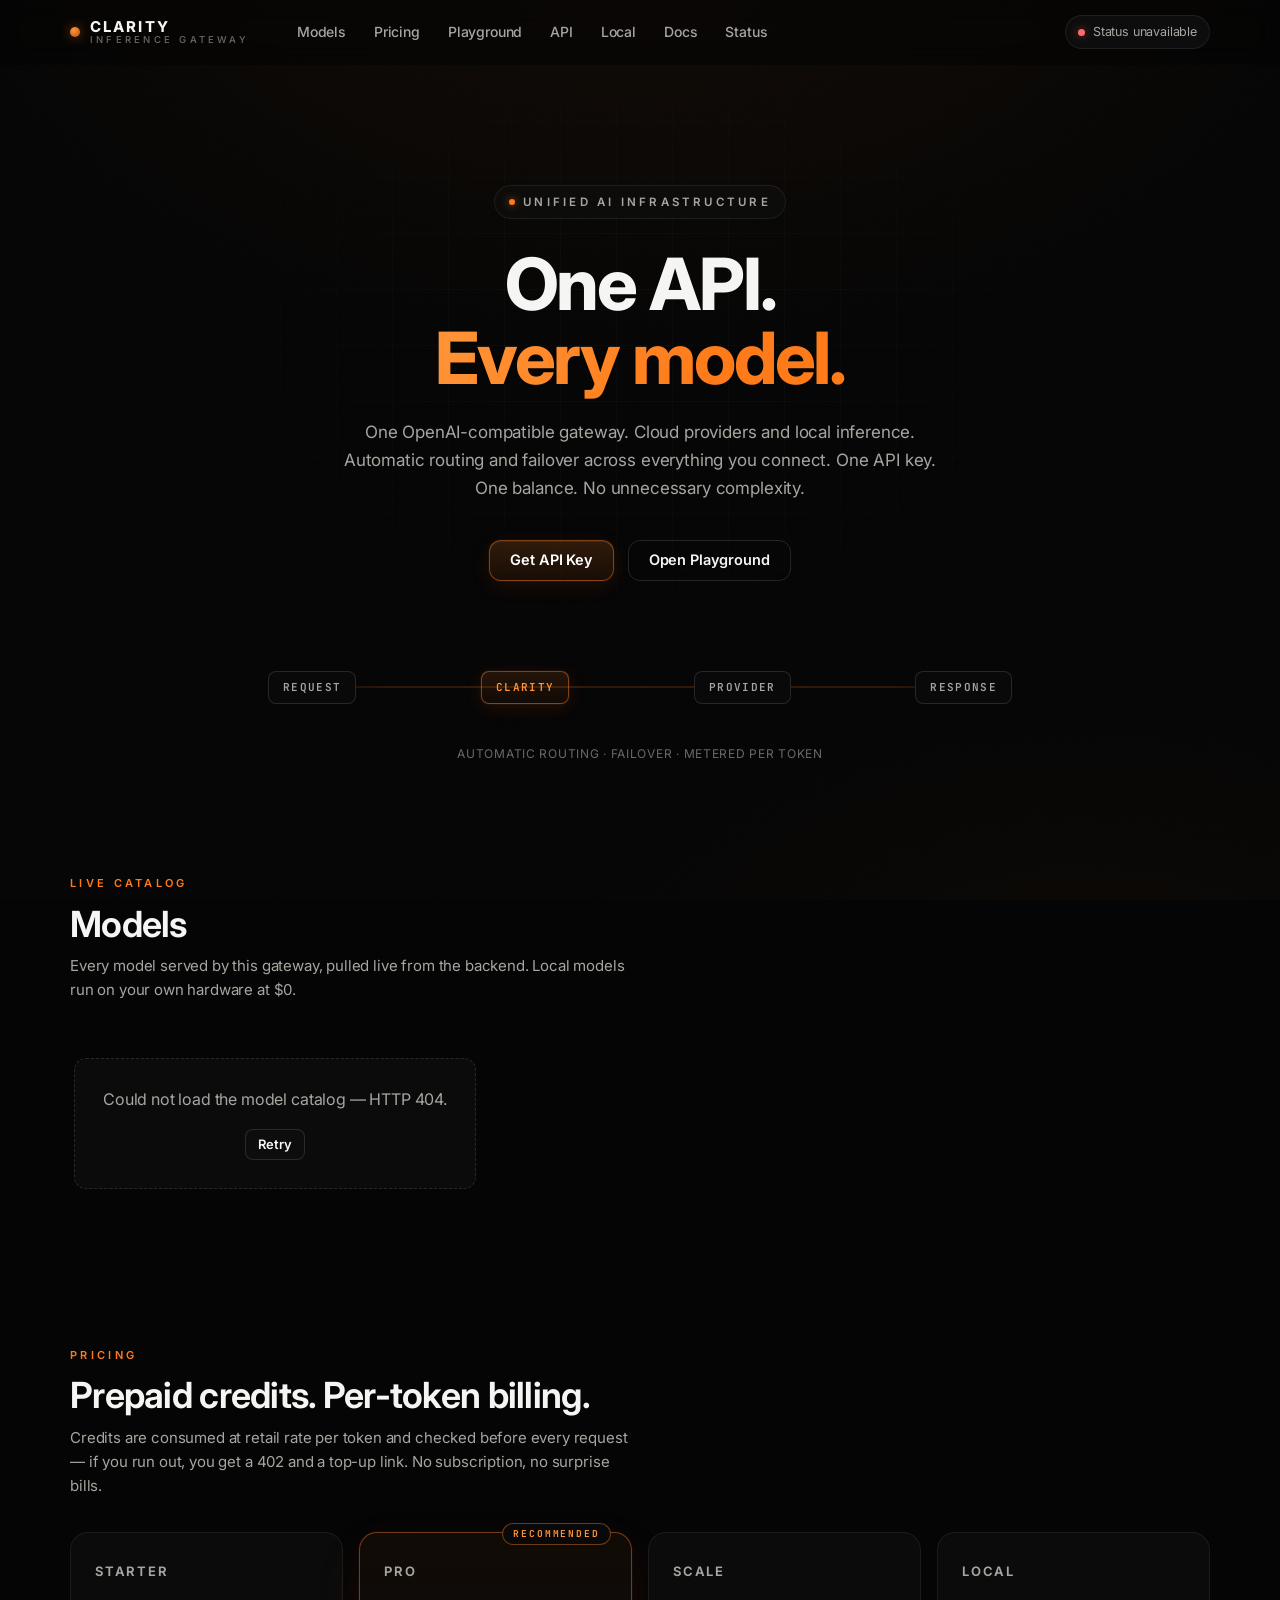
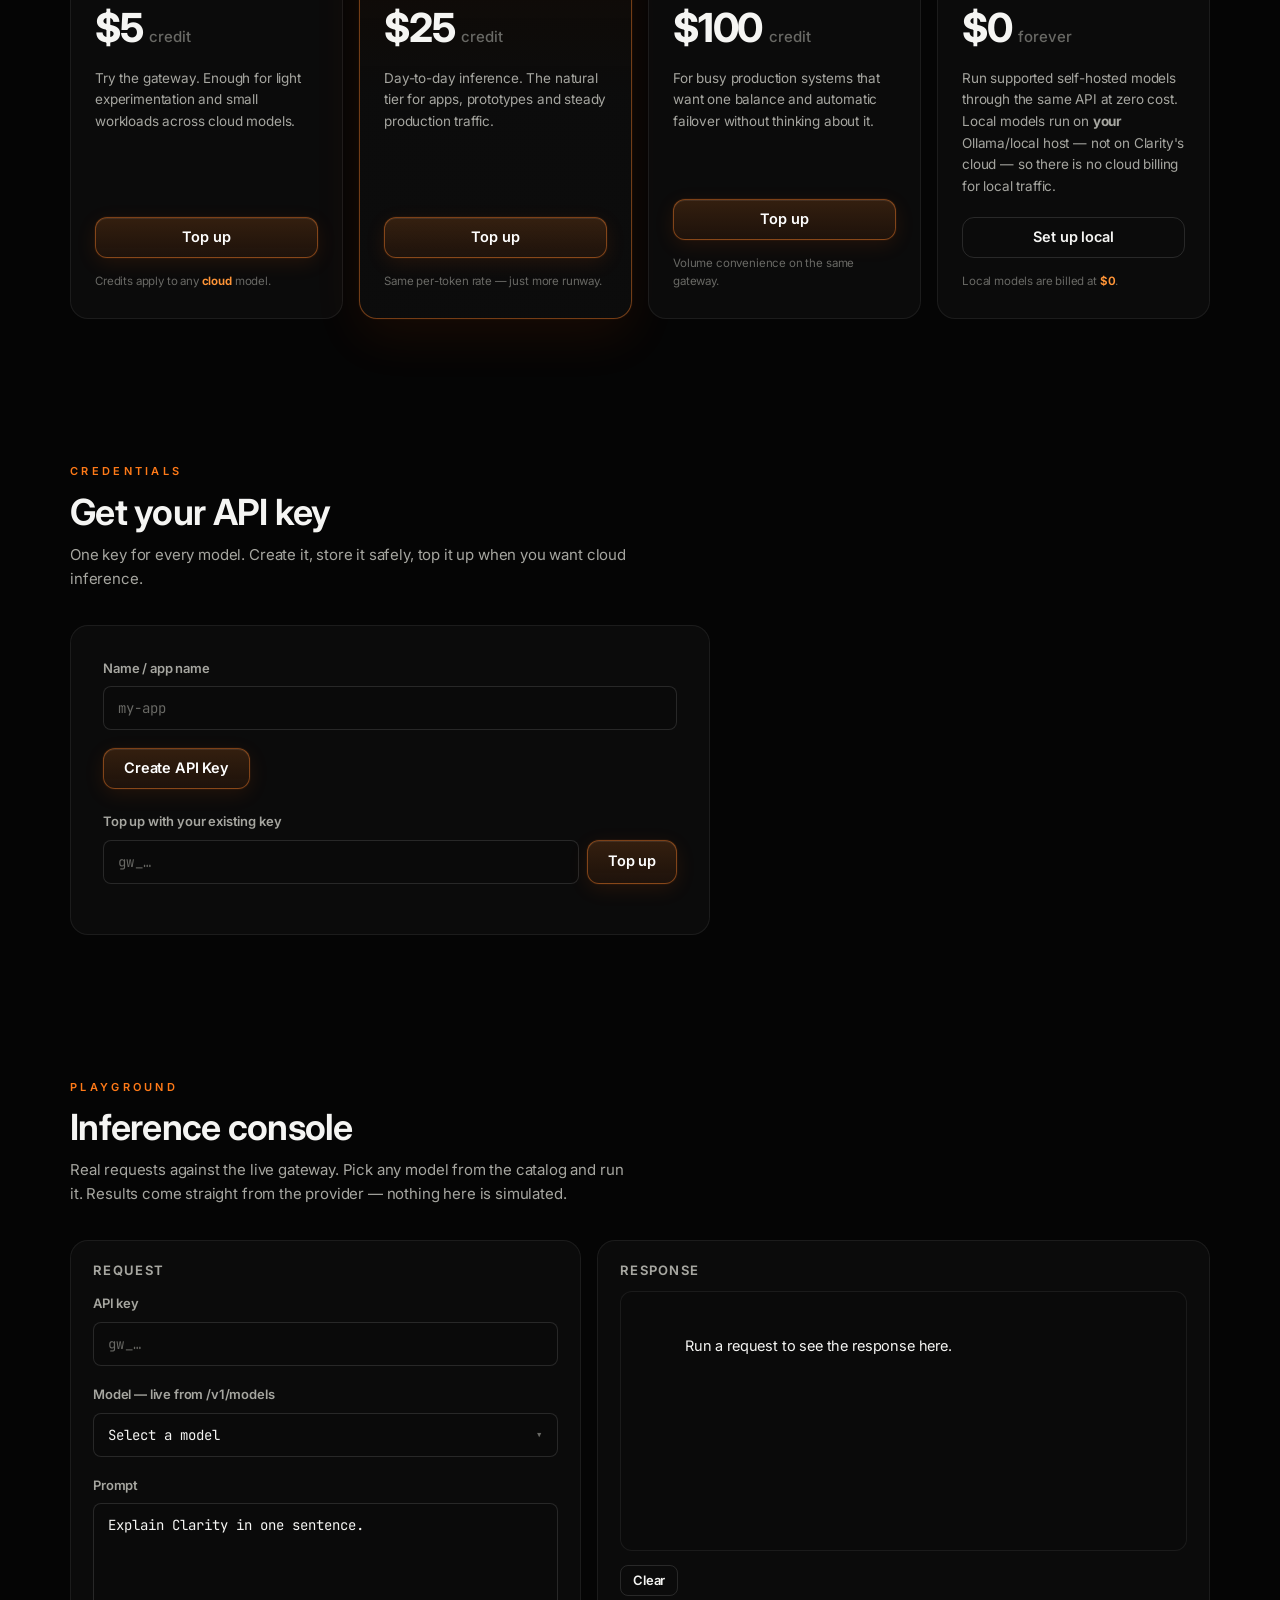
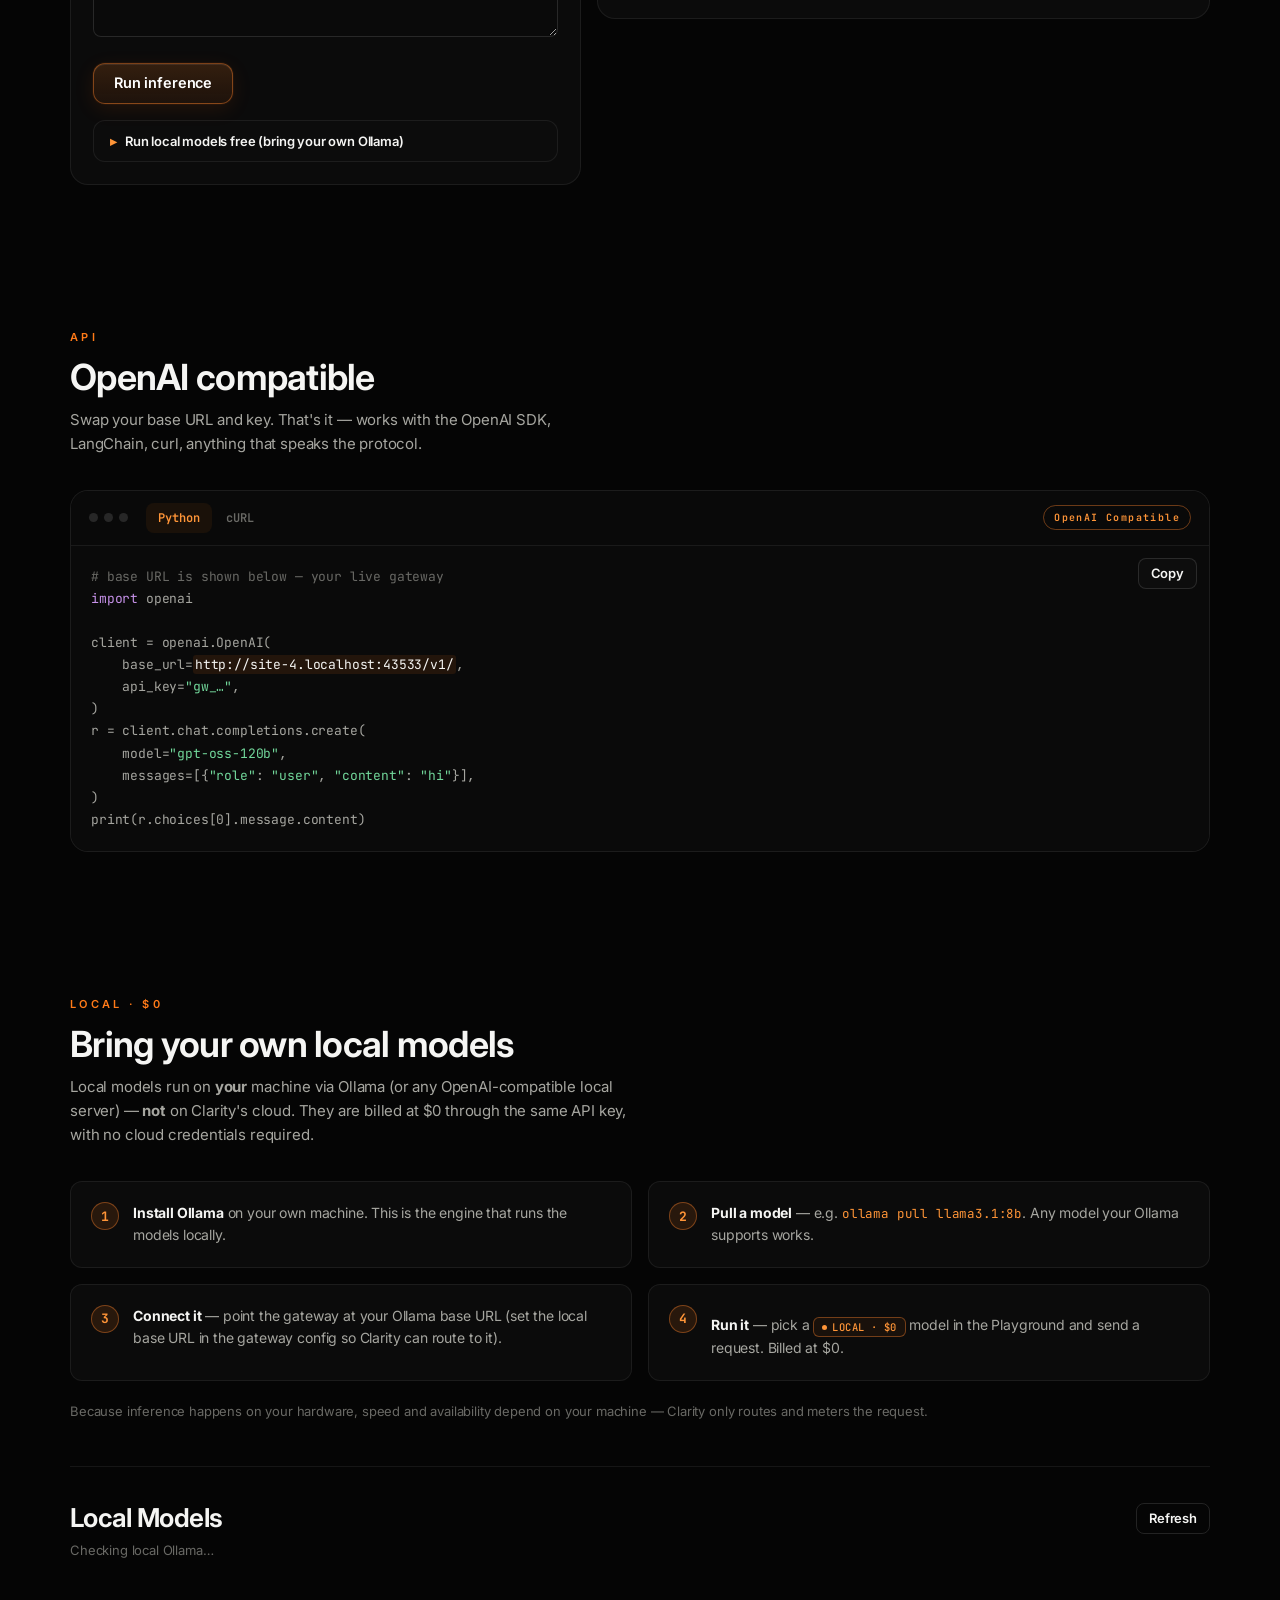
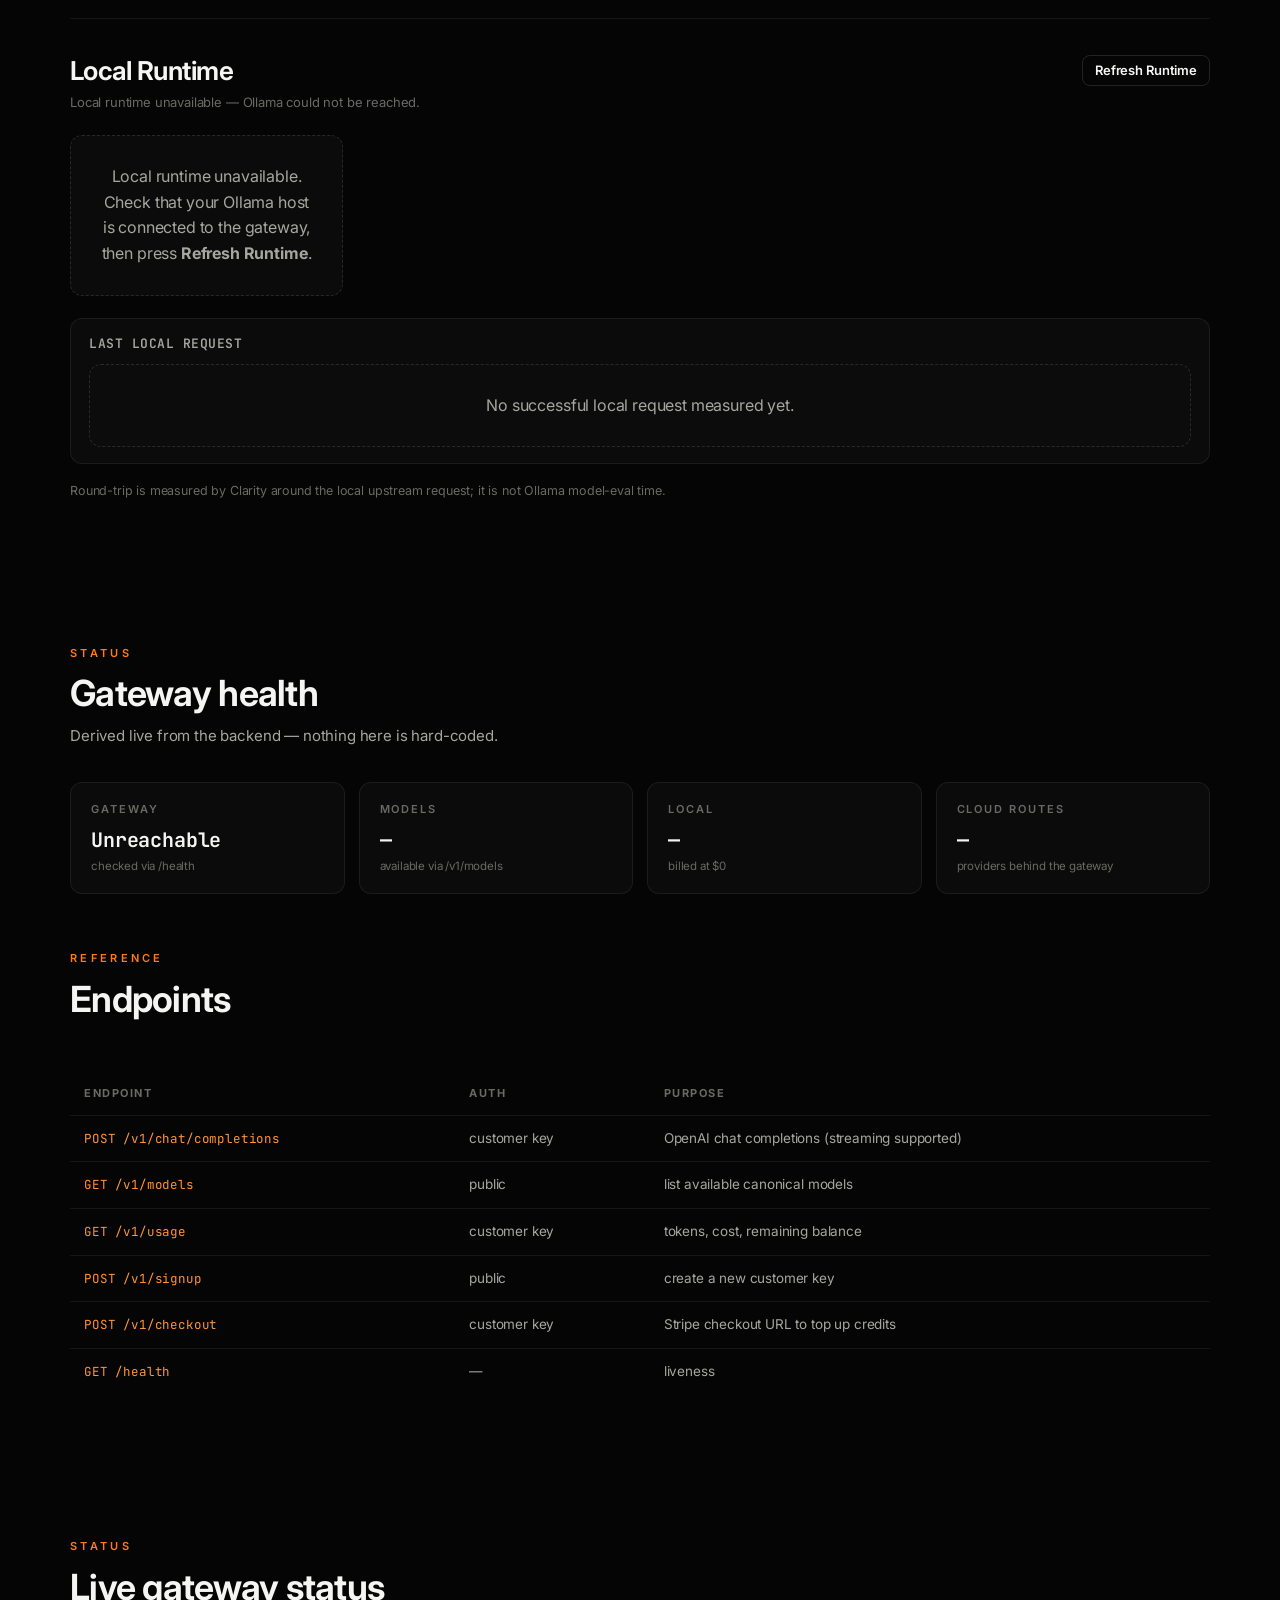
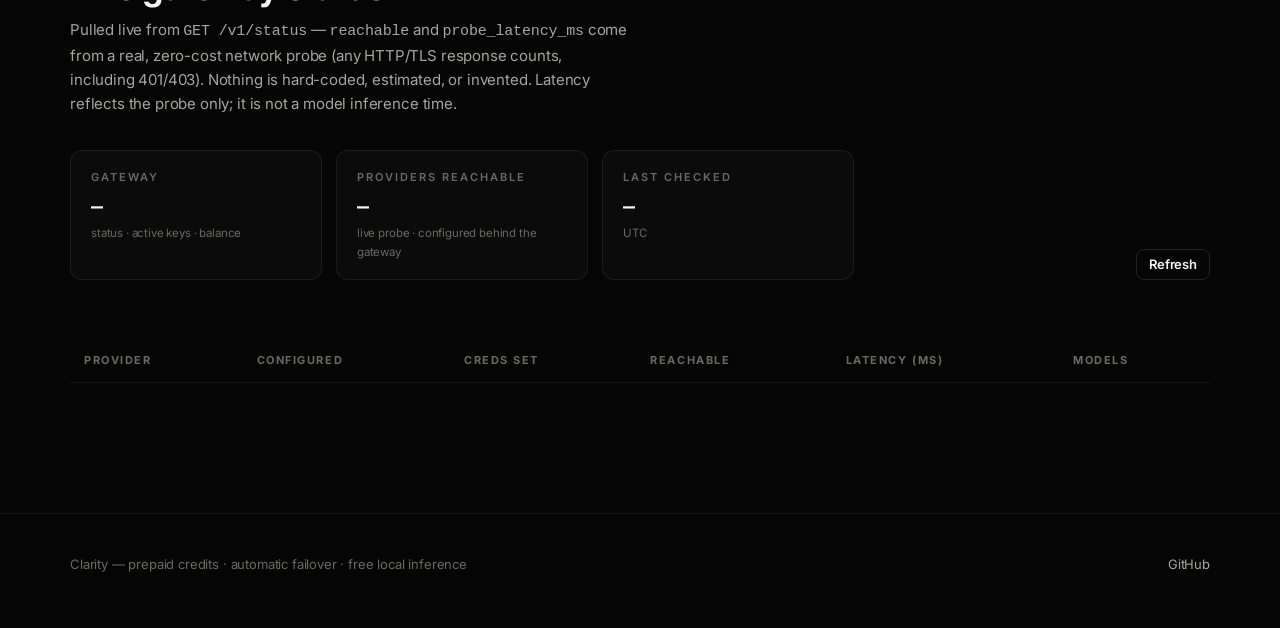
==== commit 8132deb5: "Add local generation controls" ====
--- a/static/index.html
+++ b/static/index.html
@@ -220,6 +220,35 @@
               <span class="switch-state" id="pg-thinking-state">OFF</span>
             </label>
           </div>
+          <div class="field gen-field" id="pg-gen-field" hidden>
+            <div class="gen-head">
+              <label>Local generation controls</label>
+              <button class="btn btn-sm btn-ghost" type="button" id="pg-gen-reset">Reset to model defaults</button>
+            </div>
+            <p class="hint gen-hint">Unset controls use the model/Ollama defaults.</p>
+            <div class="gen-grid">
+              <div class="gen-item">
+                <label for="pg-max-tokens">Max output tokens</label>
+                <input class="input mono" type="number" id="pg-max-tokens" min="1" step="1" placeholder="Model default" inputmode="numeric" autocomplete="off" aria-describedby="pg-max-tokens-err">
+                <div class="control-error" id="pg-max-tokens-err" hidden></div>
+              </div>
+              <div class="gen-item">
+                <label for="pg-temperature">Temperature</label>
+                <input class="input mono" type="number" id="pg-temperature" min="0" step="0.1" placeholder="Model default" inputmode="decimal" autocomplete="off" aria-describedby="pg-temperature-err">
+                <div class="control-error" id="pg-temperature-err" hidden></div>
+              </div>
+              <div class="gen-item">
+                <label for="pg-top-p">Top P</label>
+                <input class="input mono" type="number" id="pg-top-p" min="0" max="1" step="0.05" placeholder="Model default" inputmode="decimal" autocomplete="off" aria-describedby="pg-top-p-err">
+                <div class="control-error" id="pg-top-p-err" hidden></div>
+              </div>
+              <div class="gen-item">
+                <label for="pg-seed">Seed</label>
+                <input class="input mono" type="number" id="pg-seed" min="0" step="1" placeholder="Model default" inputmode="numeric" autocomplete="off" aria-describedby="pg-seed-err">
+                <div class="control-error" id="pg-seed-err" hidden></div>
+              </div>
+            </div>
+          </div>
           <div class="field">
             <label for="pg-prompt">Prompt</label>
             <textarea class="input" id="pg-prompt" rows="6" placeholder="Ask something…">Explain Clarity in one sentence.</textarea>
--- a/static/app.css
+++ b/static/app.css
@@ -1195,3 +1195,54 @@
   line-height: 1.5;
   color: var(--muted);
 }
+
+/* Local generation controls (LOCAL models only) */
+.gen-field {
+  border: 1px solid var(--border);
+  border-radius: var(--radius-md);
+  padding: 14px 16px;
+  background: color-mix(in srgb, var(--card) 70%, transparent);
+}
+.gen-head {
+  display: flex;
+  align-items: center;
+  justify-content: space-between;
+  gap: 12px;
+  margin-bottom: 4px;
+}
+.gen-head > label {
+  font: 600 14px var(--sans, inherit);
+  color: var(--text);
+  margin: 0;
+}
+.gen-hint {
+  margin: 0 0 12px;
+  font-size: 12.5px;
+}
+.gen-grid {
+  display: grid;
+  grid-template-columns: repeat(2, minmax(0, 1fr));
+  gap: 12px 16px;
+}
+.gen-item {
+  display: flex;
+  flex-direction: column;
+  gap: 6px;
+}
+.gen-item > label {
+  font-size: 12.5px;
+  font-weight: 500;
+  color: var(--text2);
+  margin: 0;
+}
+.gen-item .input {
+  width: 100%;
+}
+.control-error {
+  font-size: 12px;
+  line-height: 1.4;
+  color: var(--danger, #ff6b6b);
+}
+@media (max-width: 520px) {
+  .gen-grid { grid-template-columns: 1fr; }
+}
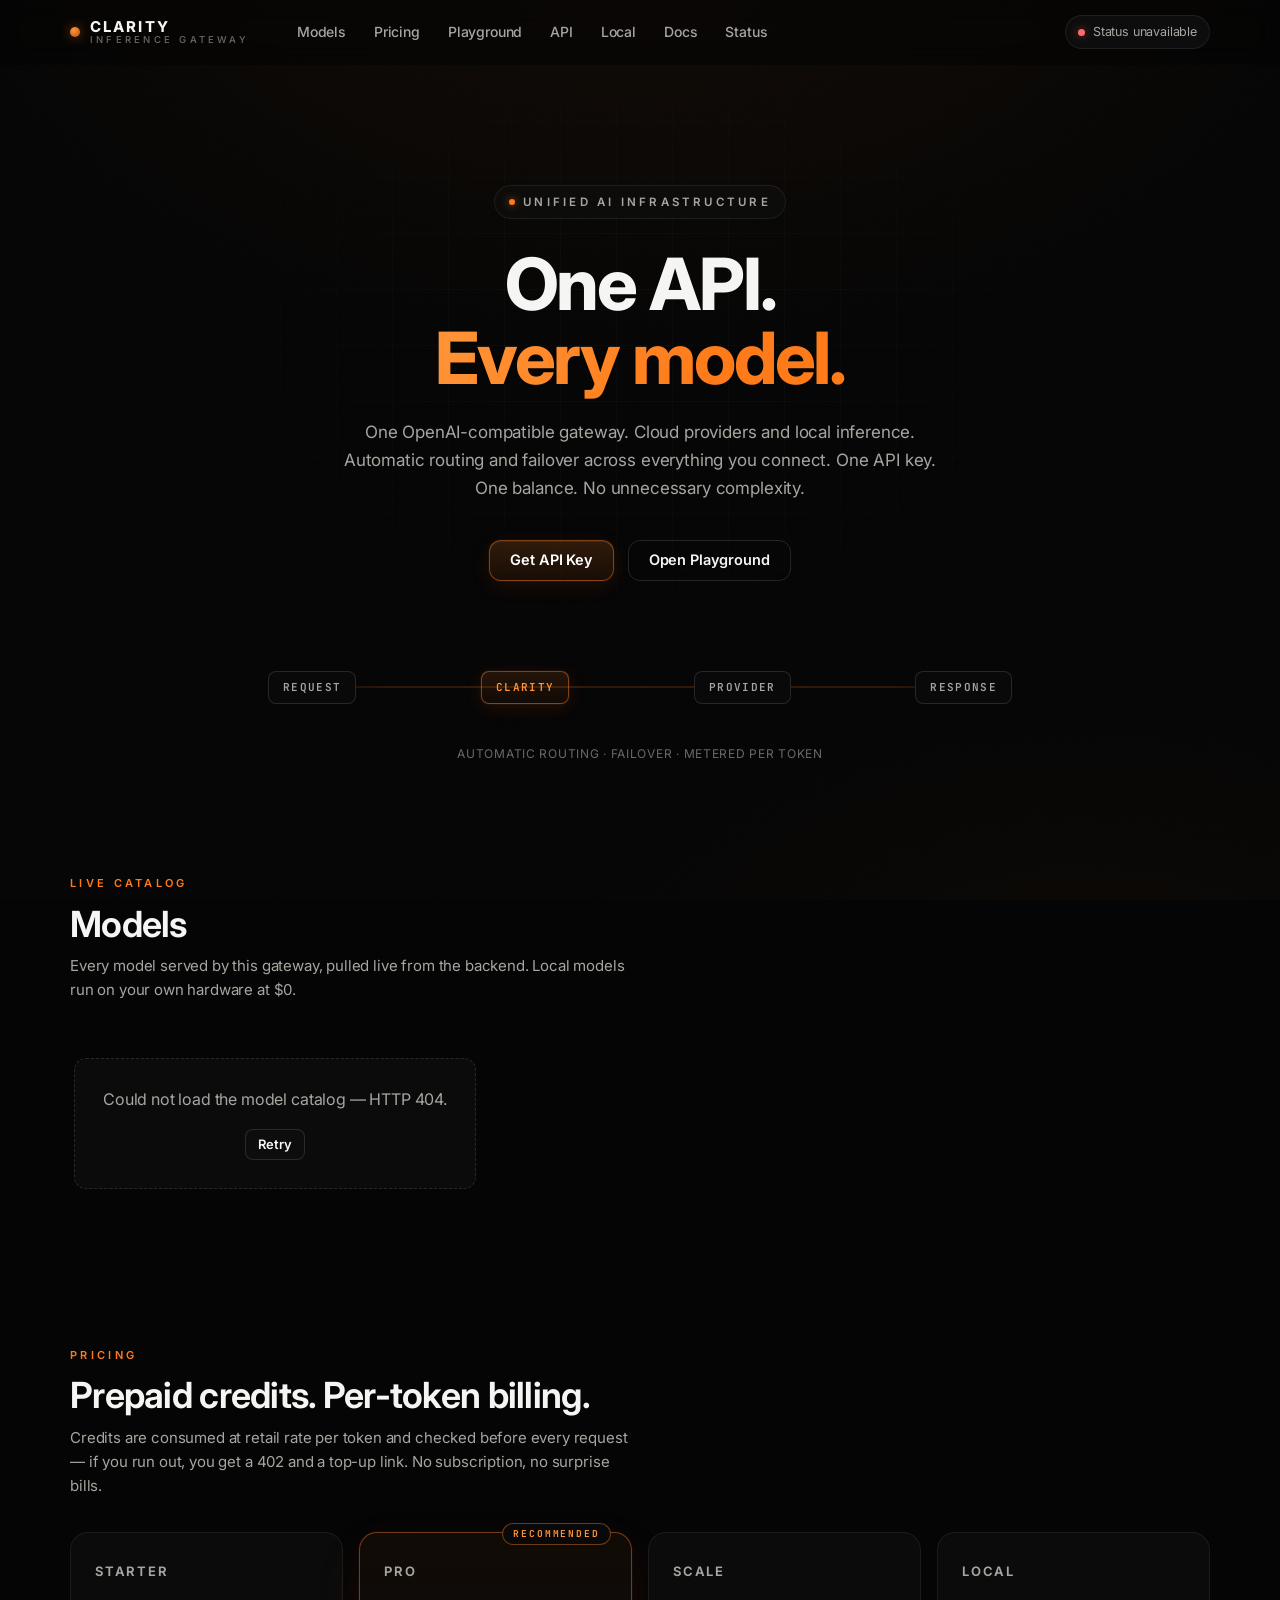
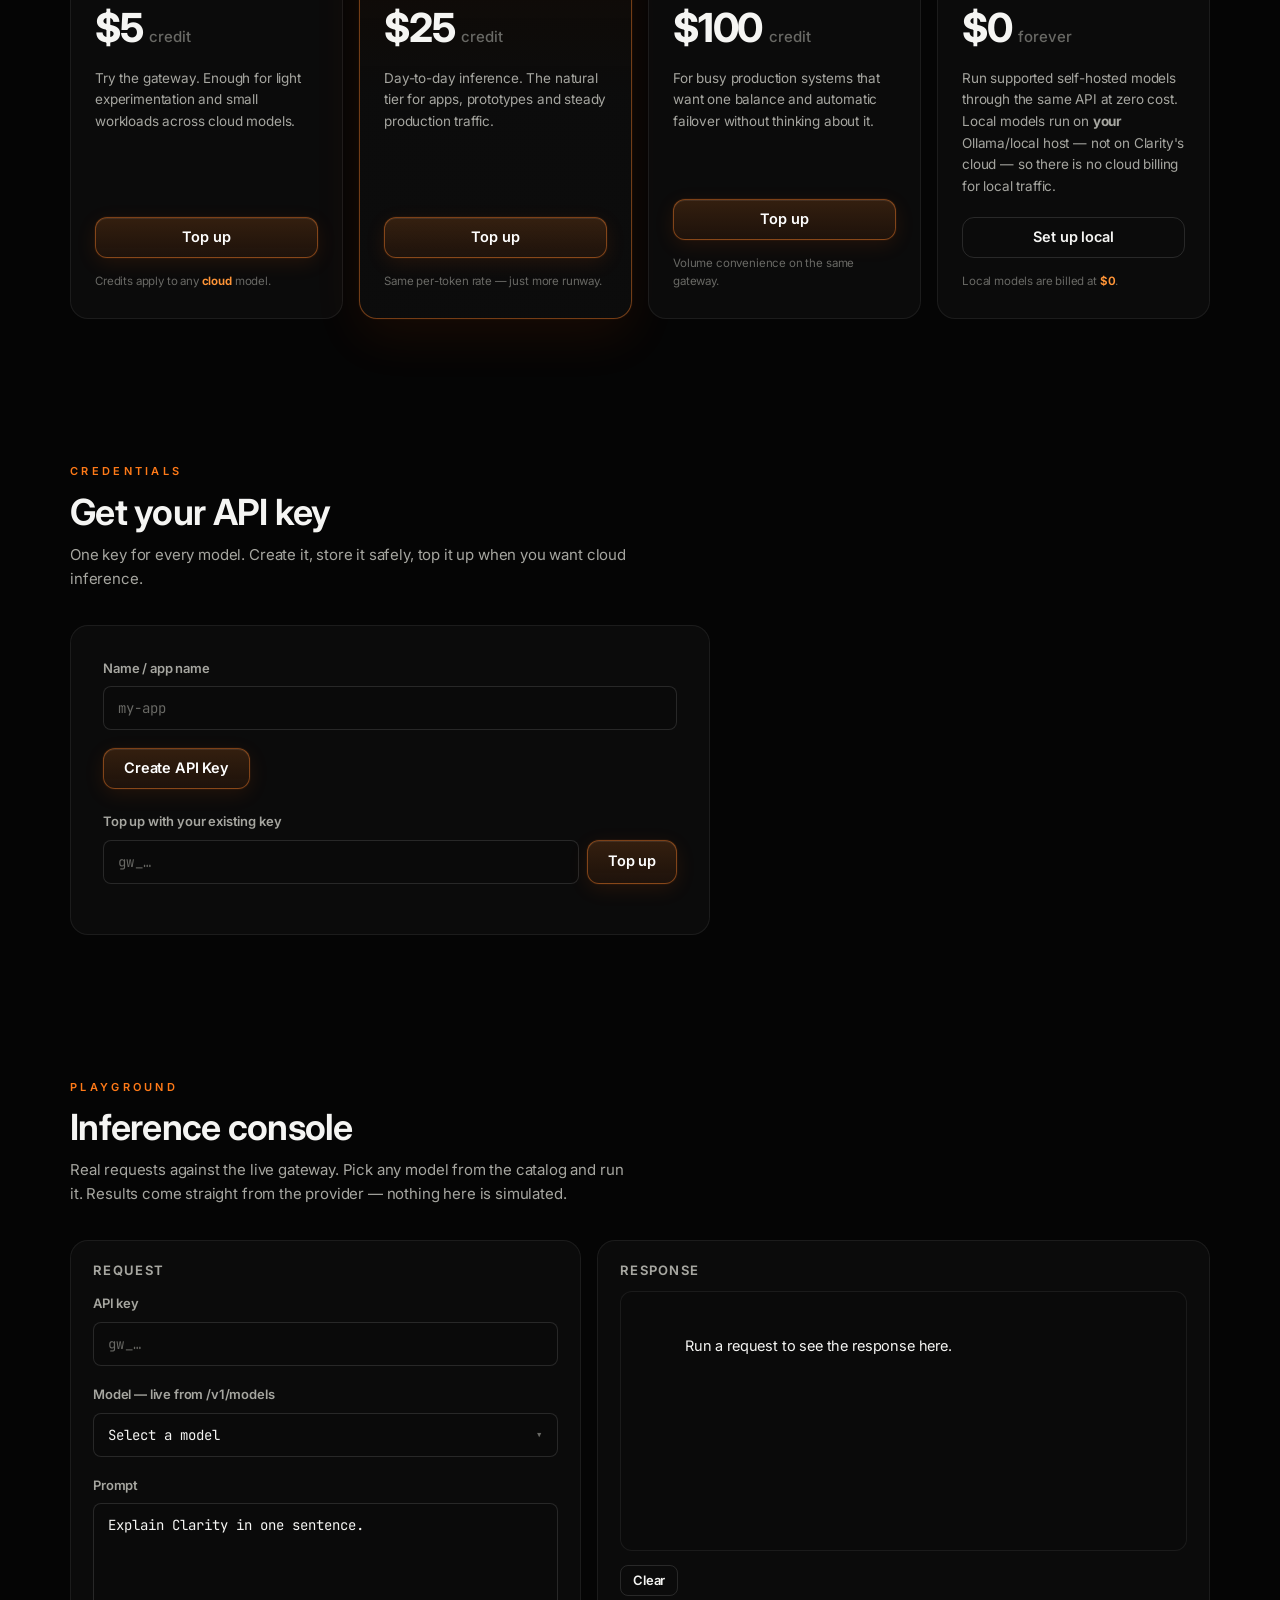
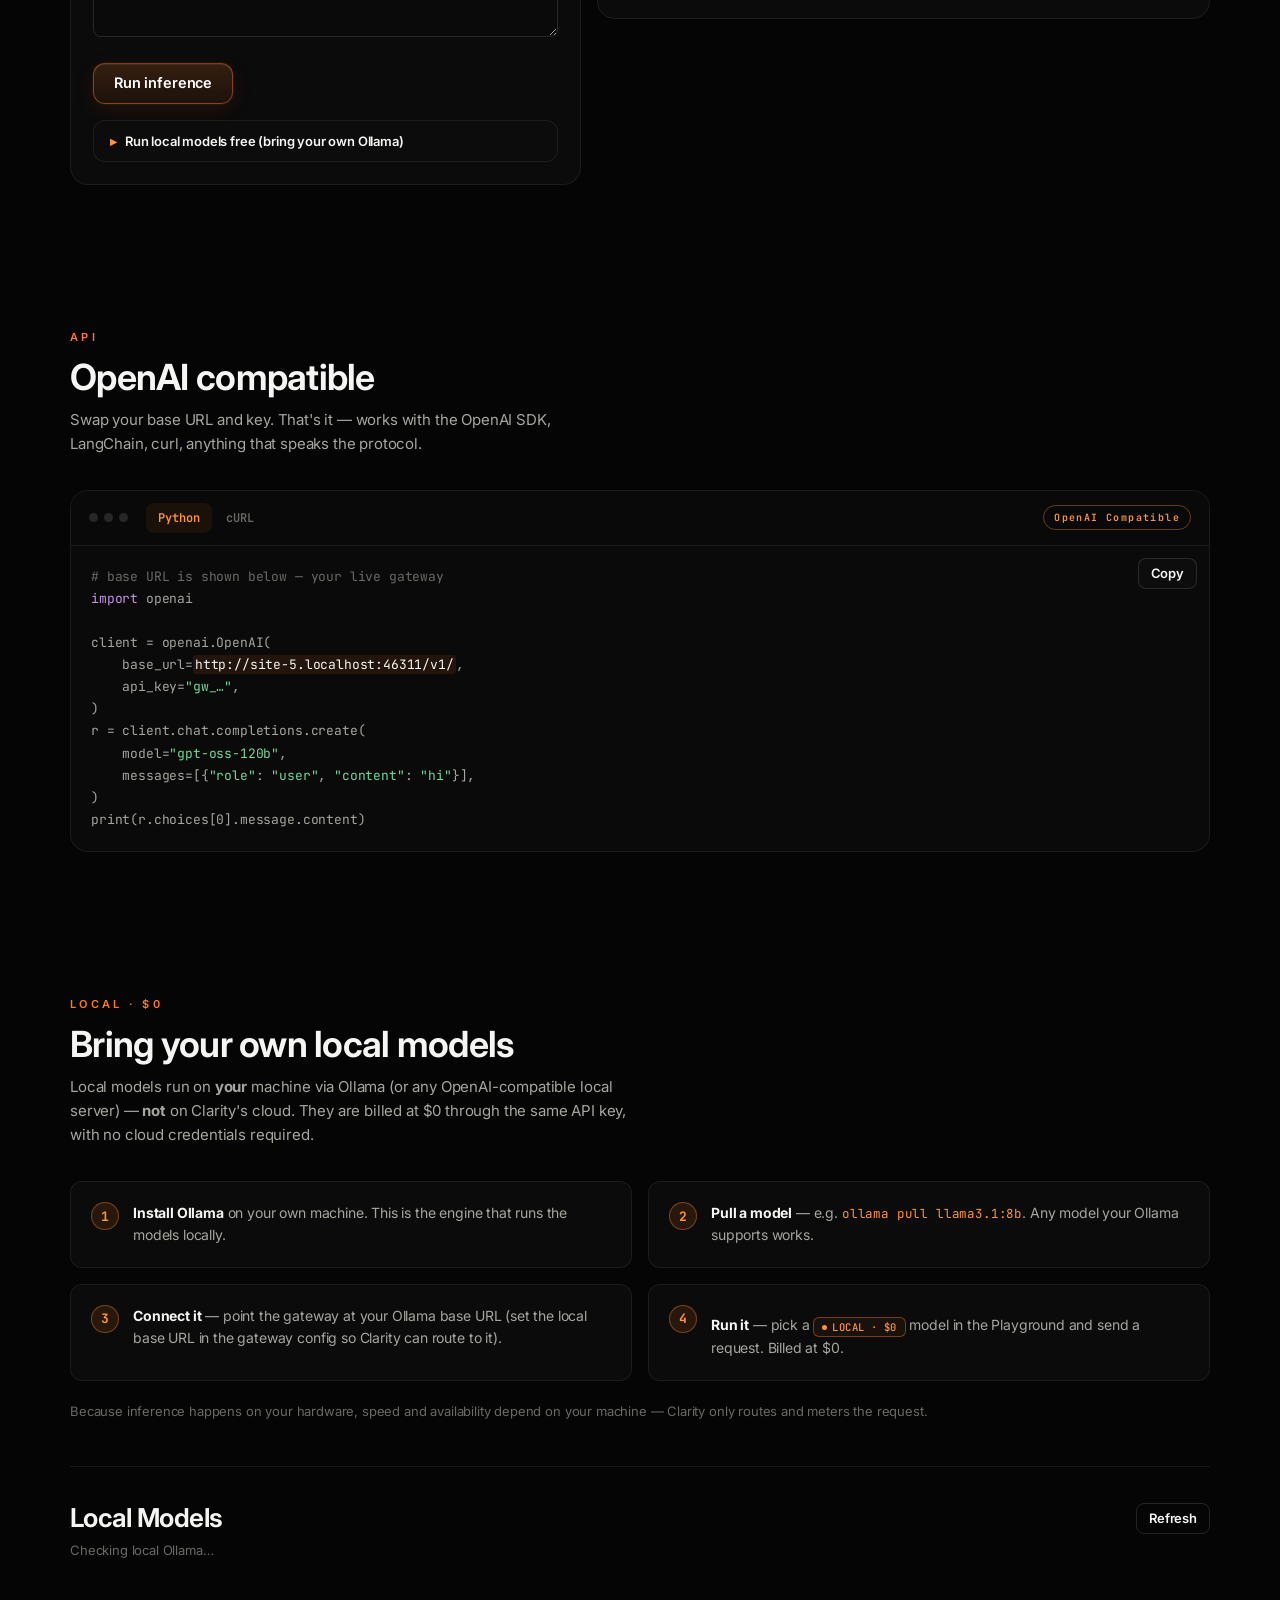
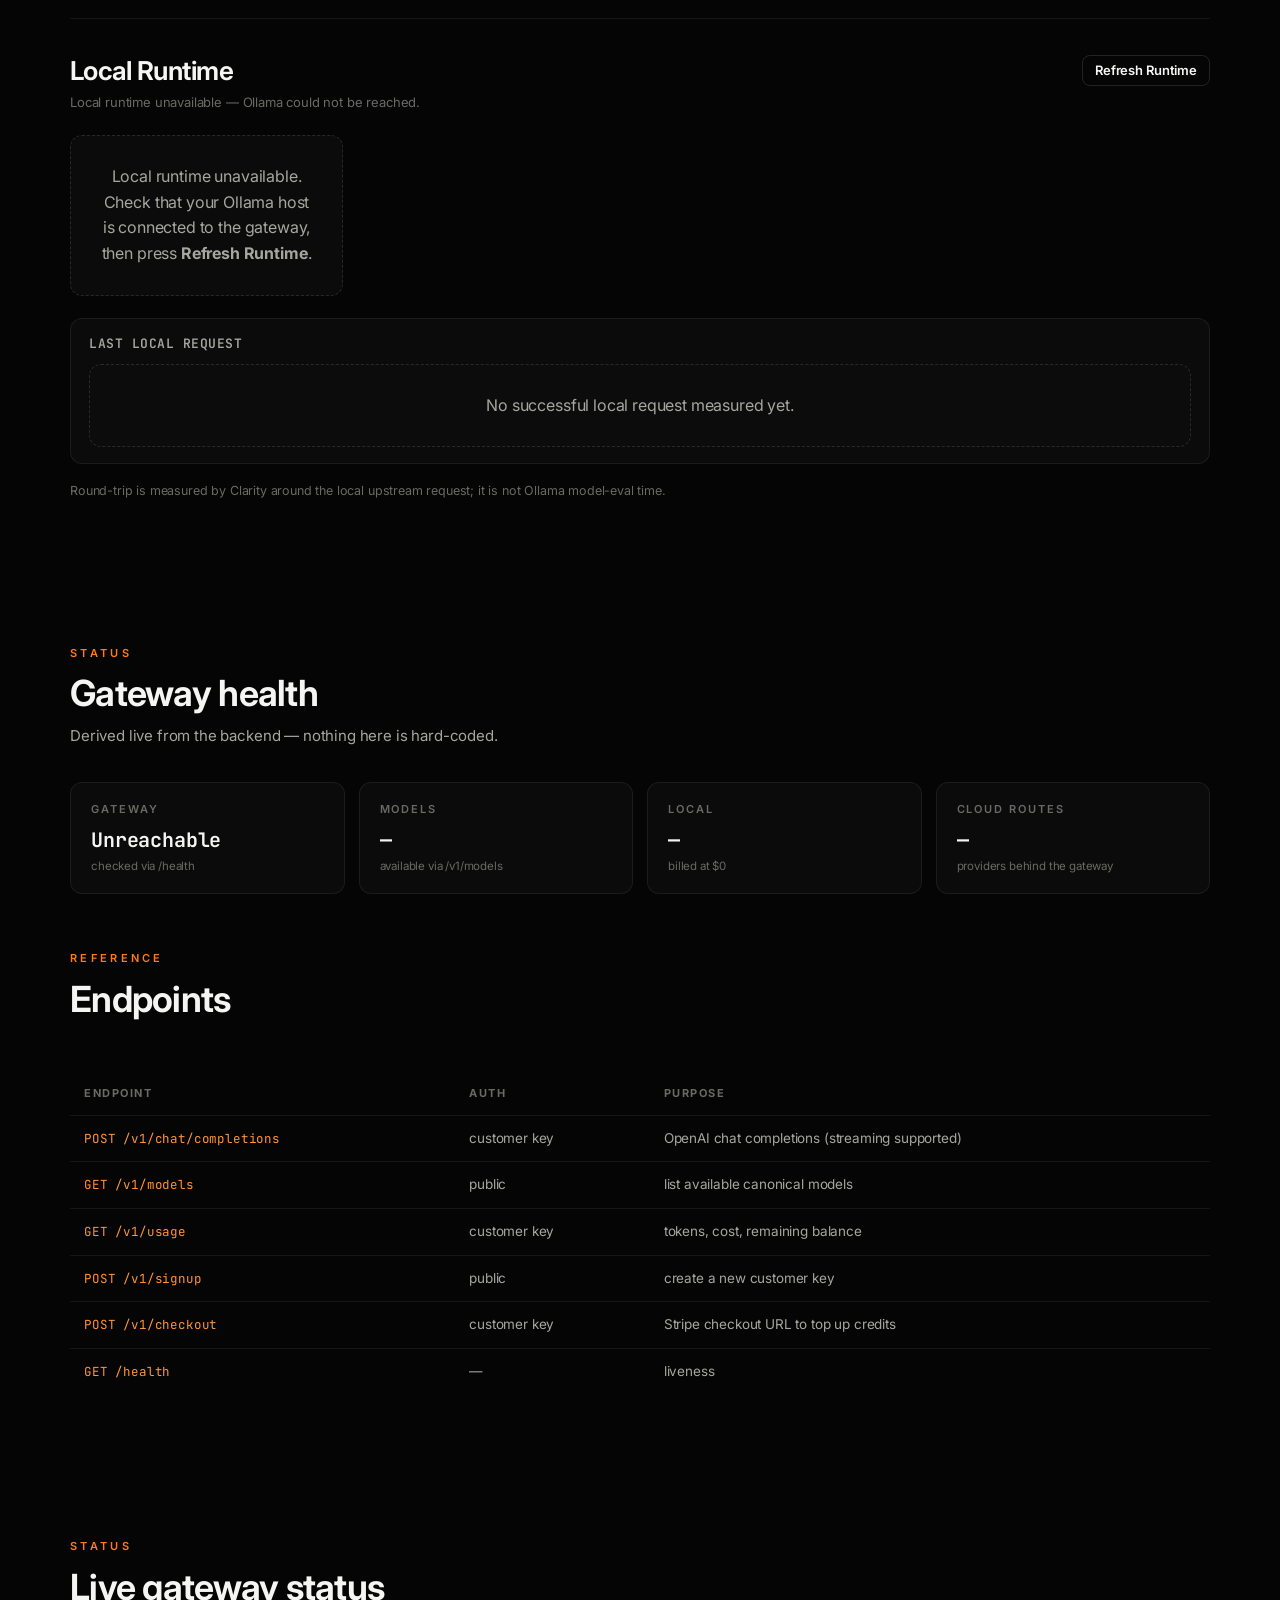
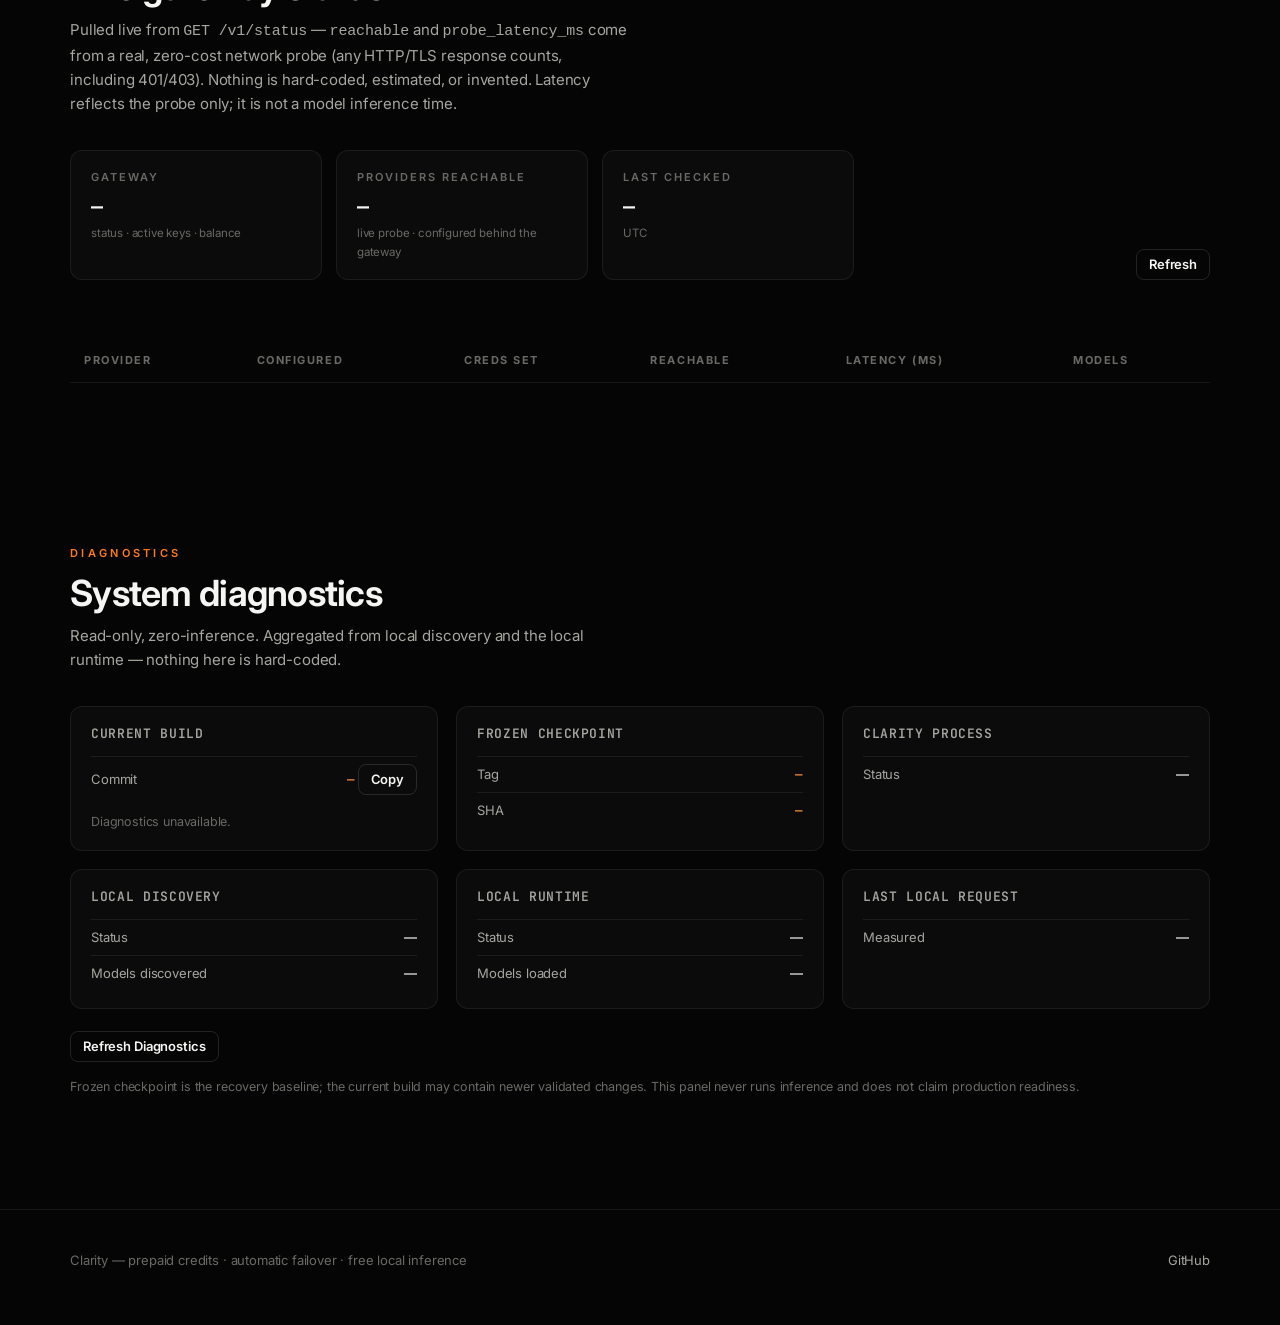
==== commit 90f5d239: "Add build diagnostics and asset versioning" ====
--- a/static/index.html
+++ b/static/index.html
@@ -482,6 +482,58 @@
     </div>
   </section>
 
+  <!-- SYSTEM DIAGNOSTICS -->
+  <section class="section" id="diagnostics" aria-labelledby="diag-title">
+    <div class="wrap">
+      <div class="section-head">
+        <div class="section-eyebrow">Diagnostics</div>
+        <h2 id="diag-title">System diagnostics</h2>
+        <p>Read-only, zero-inference. Aggregated from local discovery and the local runtime — nothing here is hard-coded.</p>
+      </div>
+
+      <div class="diag-grid">
+        <div class="diag-card">
+          <div class="diag-card-head">Current build</div>
+          <div class="diag-row"><span class="diag-k">Commit</span><span class="diag-v"><code id="diag-build-commit">—</code> <button class="btn btn-sm btn-ghost" type="button" id="diag-build-copy" aria-label="Copy full commit">Copy</button></span></div>
+          <div class="diag-note" id="diag-build-state"></div>
+        </div>
+
+        <div class="diag-card">
+          <div class="diag-card-head">Frozen checkpoint</div>
+          <div class="diag-row"><span class="diag-k">Tag</span><span class="diag-v"><code id="diag-checkpoint-tag">—</code></span></div>
+          <div class="diag-row"><span class="diag-k">SHA</span><span class="diag-v"><code id="diag-checkpoint-sha">—</code></span></div>
+        </div>
+
+        <div class="diag-card">
+          <div class="diag-card-head">Clarity process</div>
+          <div class="diag-row"><span class="diag-k">Status</span><span class="diag-v" id="diag-gateway">—</span></div>
+        </div>
+
+        <div class="diag-card">
+          <div class="diag-card-head">Local discovery</div>
+          <div class="diag-row"><span class="diag-k">Status</span><span class="diag-v" id="diag-discovery">—</span></div>
+          <div class="diag-row"><span class="diag-k">Models discovered</span><span class="diag-v" id="diag-discovery-count">—</span></div>
+        </div>
+
+        <div class="diag-card">
+          <div class="diag-card-head">Local runtime</div>
+          <div class="diag-row"><span class="diag-k">Status</span><span class="diag-v" id="diag-runtime">—</span></div>
+          <div class="diag-row"><span class="diag-k">Models loaded</span><span class="diag-v" id="diag-runtime-count">—</span></div>
+        </div>
+
+        <div class="diag-card">
+          <div class="diag-card-head">Last local request</div>
+          <div class="diag-row"><span class="diag-k">Measured</span><span class="diag-v" id="diag-last-request">—</span></div>
+        </div>
+      </div>
+
+      <div class="diag-actions">
+        <button class="btn btn-sm btn-ghost" type="button" id="diag-refresh" aria-label="Refresh diagnostics">Refresh Diagnostics</button>
+      </div>
+      <p class="diag-warning">Frozen checkpoint is the recovery baseline; the current build may contain newer validated changes. This panel never runs inference and does not claim production readiness.</p>
+    </div>
+  </section>
+
 </main>
 
 <footer class="footer">
--- a/static/app.css
+++ b/static/app.css
@@ -1246,3 +1246,68 @@
 @media (max-width: 520px) {
   .gen-grid { grid-template-columns: 1fr; }
 }
+
+/* System Diagnostics (read-only, zero-inference) */
+.diag-grid {
+  display: grid;
+  grid-template-columns: repeat(3, minmax(0, 1fr));
+  gap: 18px;
+  margin-top: 8px;
+}
+.diag-card {
+  background: var(--card);
+  border: 1px solid var(--border);
+  border-radius: var(--radius-md);
+  padding: 18px 20px;
+}
+.diag-card-head {
+  font: 600 13px var(--mono);
+  letter-spacing: 0.05em;
+  text-transform: uppercase;
+  color: var(--text2);
+  margin-bottom: 14px;
+}
+.diag-row {
+  display: flex;
+  align-items: baseline;
+  justify-content: space-between;
+  gap: 12px;
+  padding: 7px 0;
+  border-top: 1px solid var(--border);
+}
+.diag-row:first-of-type { border-top: none; }
+.diag-k {
+  font-size: 13px;
+  color: var(--text2);
+}
+.diag-v {
+  font-size: 13px;
+  font-weight: 500;
+  color: var(--text);
+  text-align: right;
+}
+.diag-v code {
+  font: 500 12.5px var(--mono);
+  color: var(--orange-bright, #ff7a18);
+  word-break: break-all;
+}
+.diag-note {
+  margin-top: 10px;
+  font-size: 12.5px;
+  color: var(--muted);
+}
+.diag-actions {
+  margin-top: 22px;
+}
+.diag-warning {
+  margin-top: 16px;
+  font-size: 12.5px;
+  line-height: 1.5;
+  color: var(--muted);
+}
+@media (max-width: 860px) {
+  .diag-grid { grid-template-columns: repeat(2, minmax(0, 1fr)); }
+}
+@media (max-width: 560px) {
+  .diag-grid { grid-template-columns: 1fr; }
+}
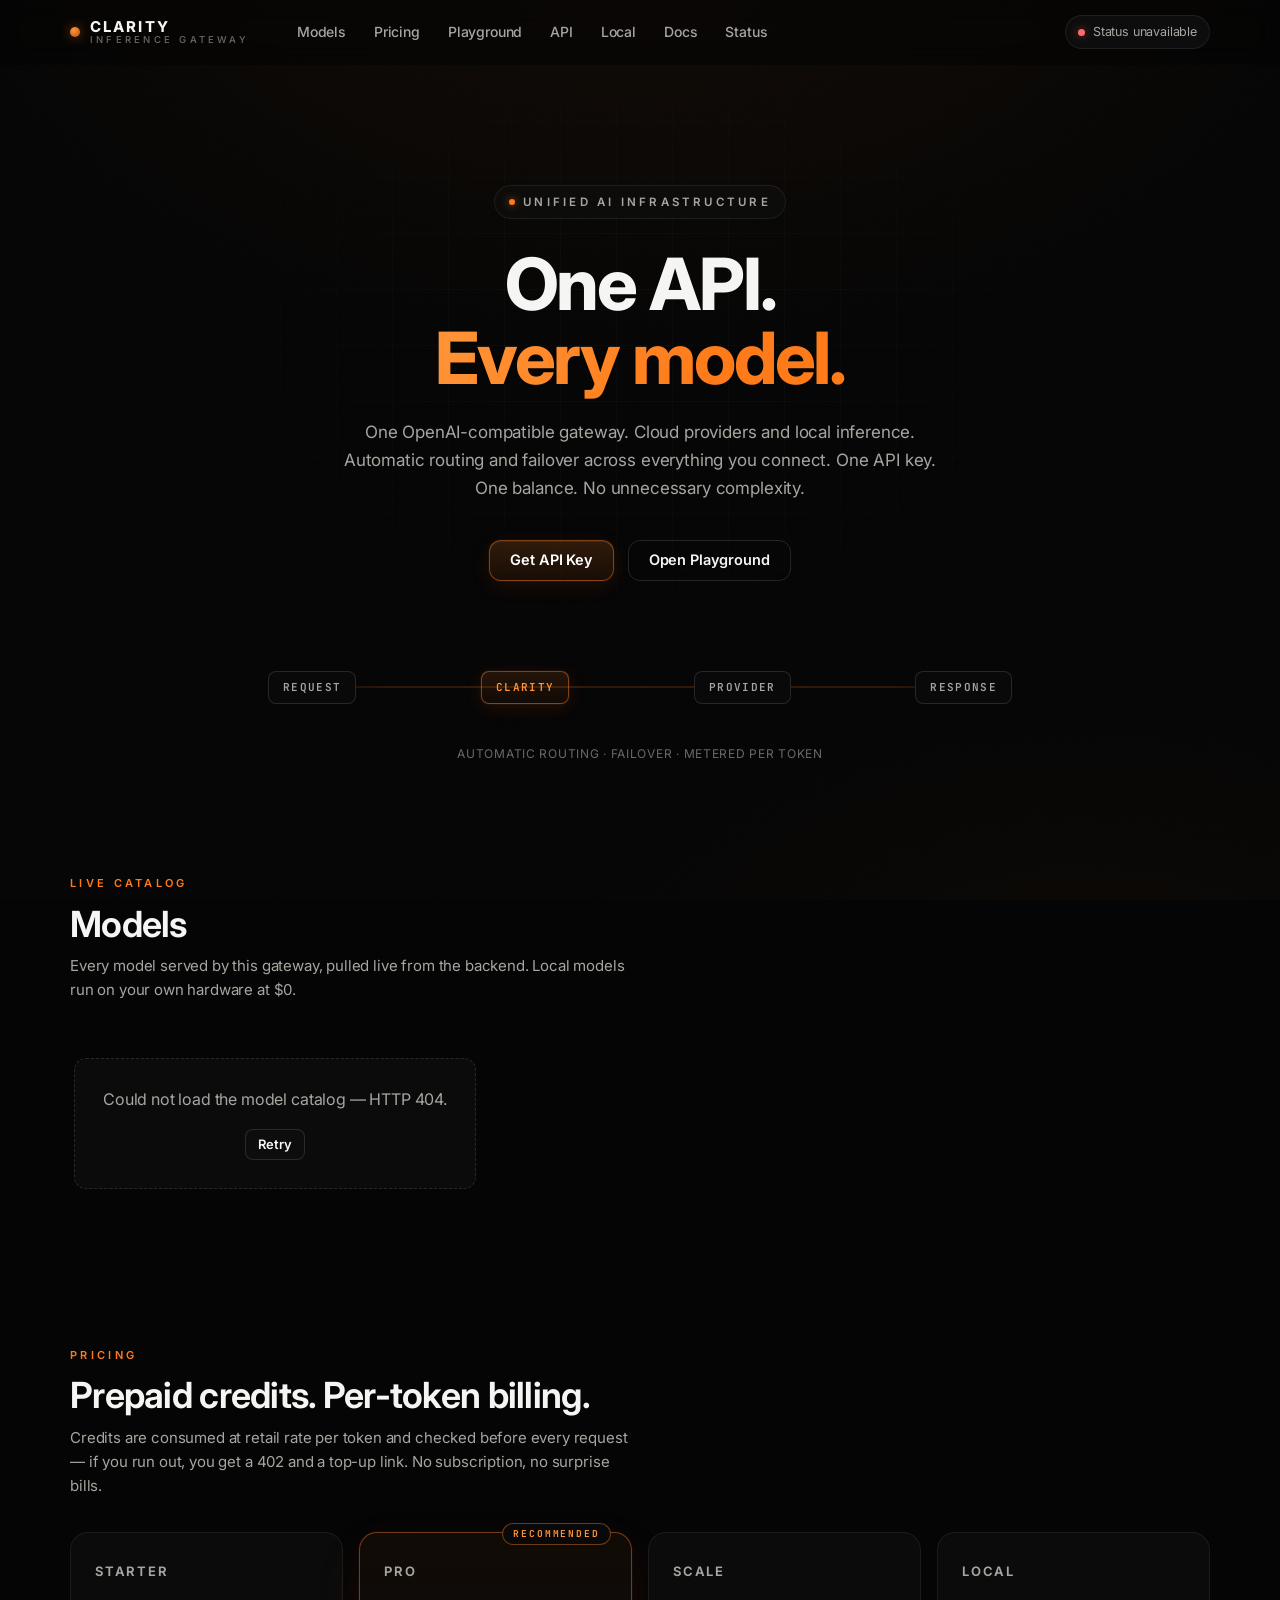
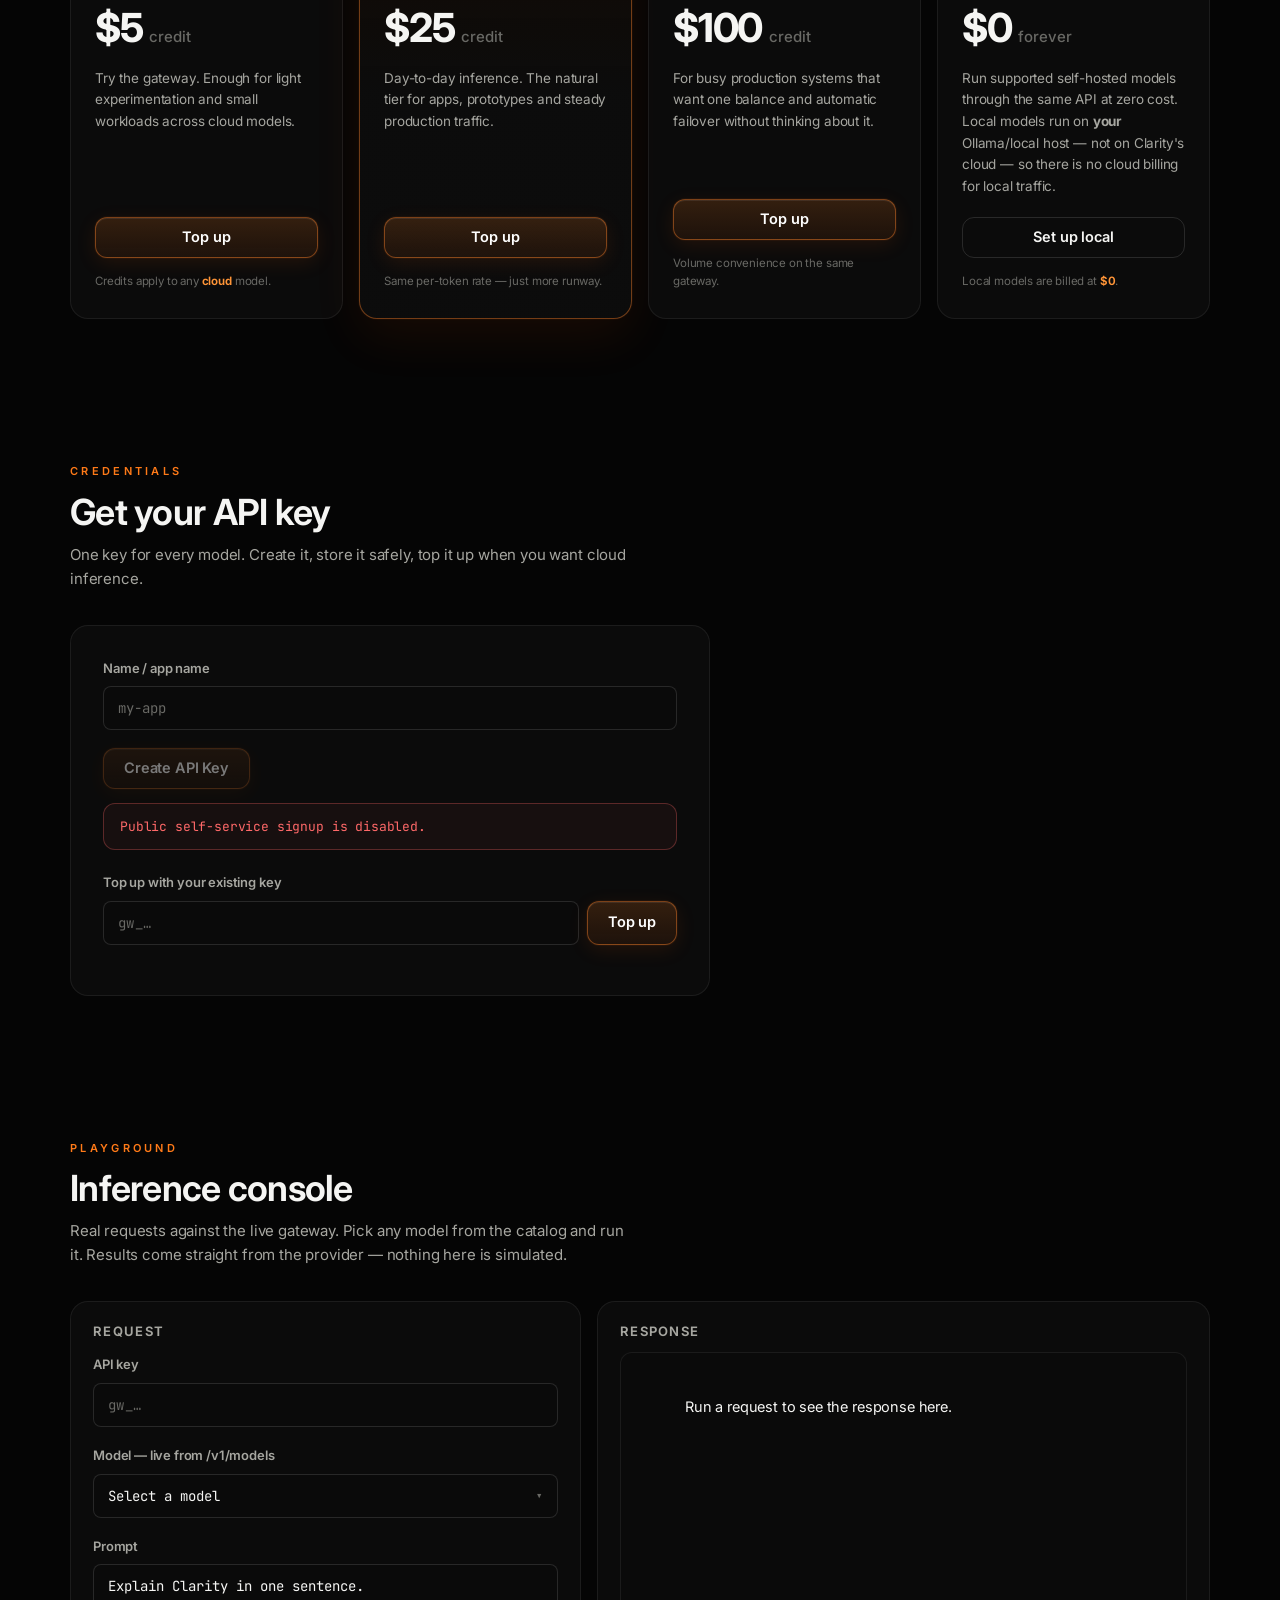
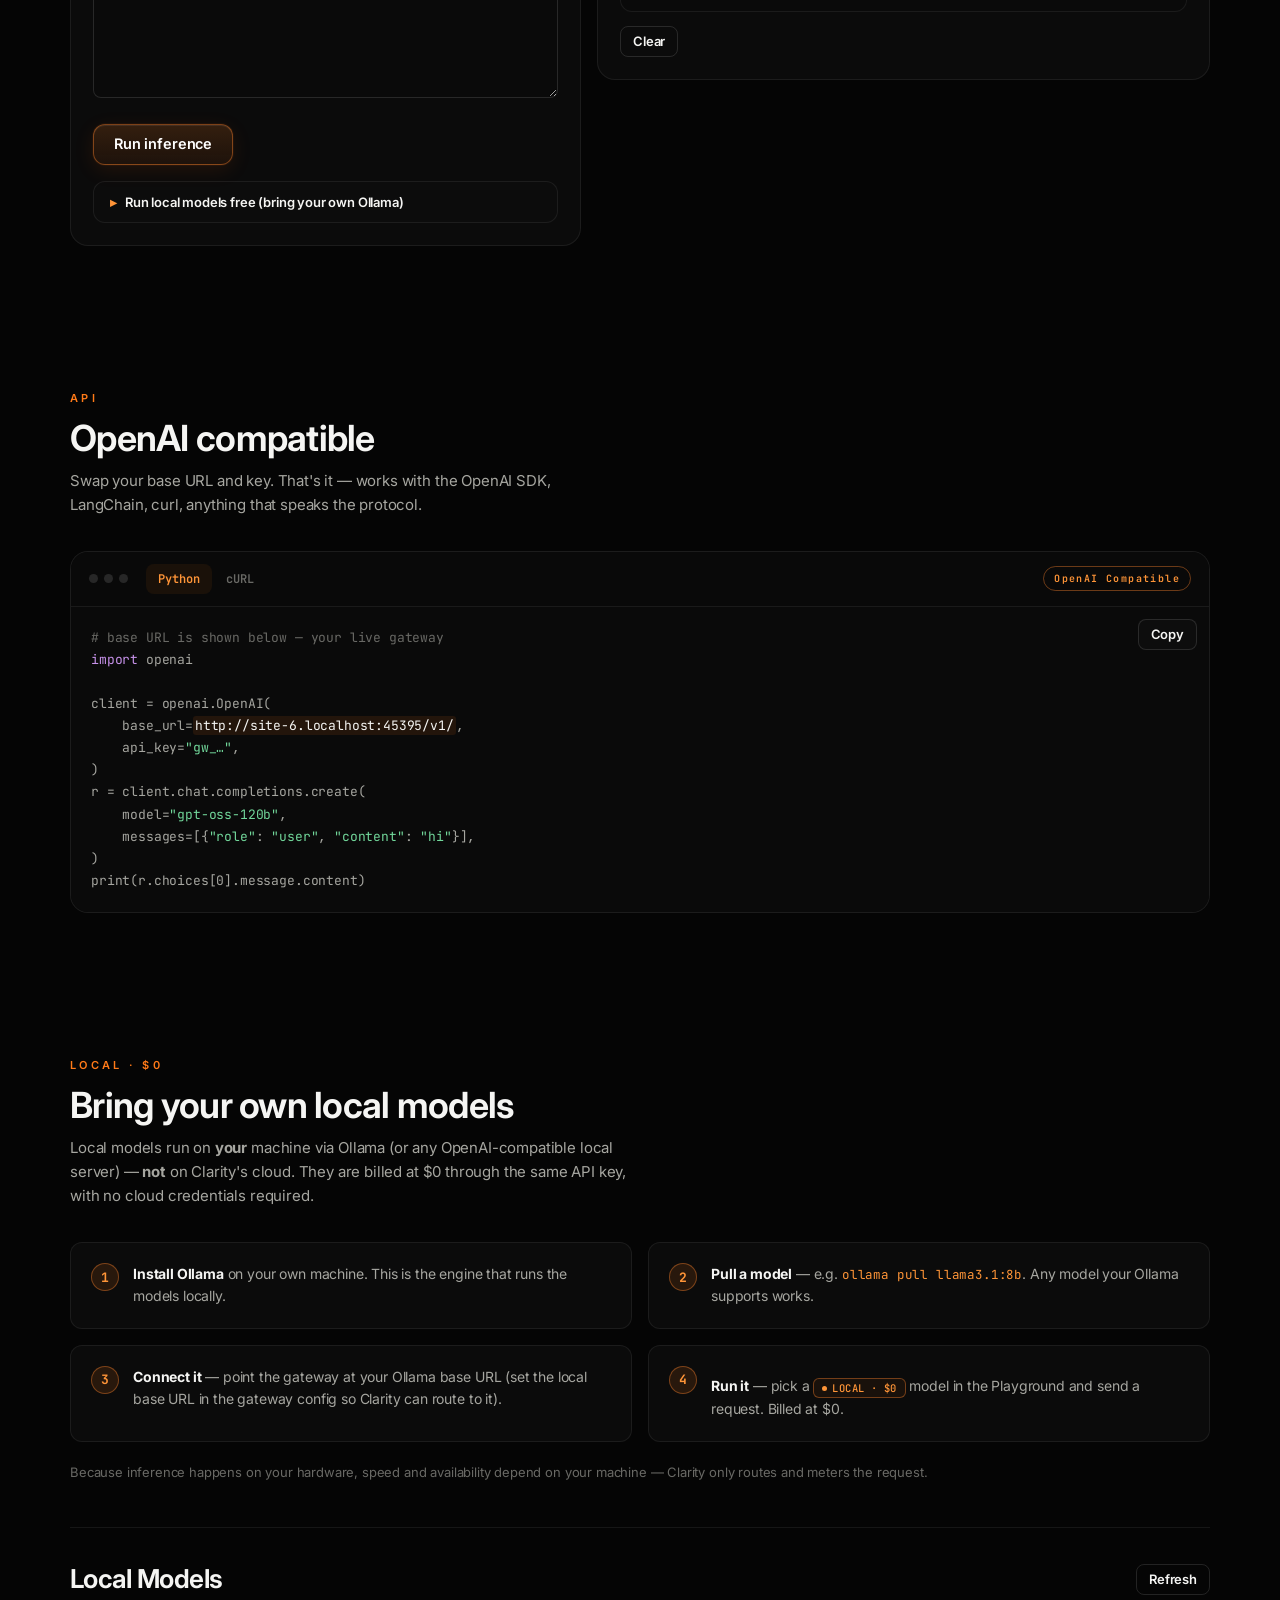
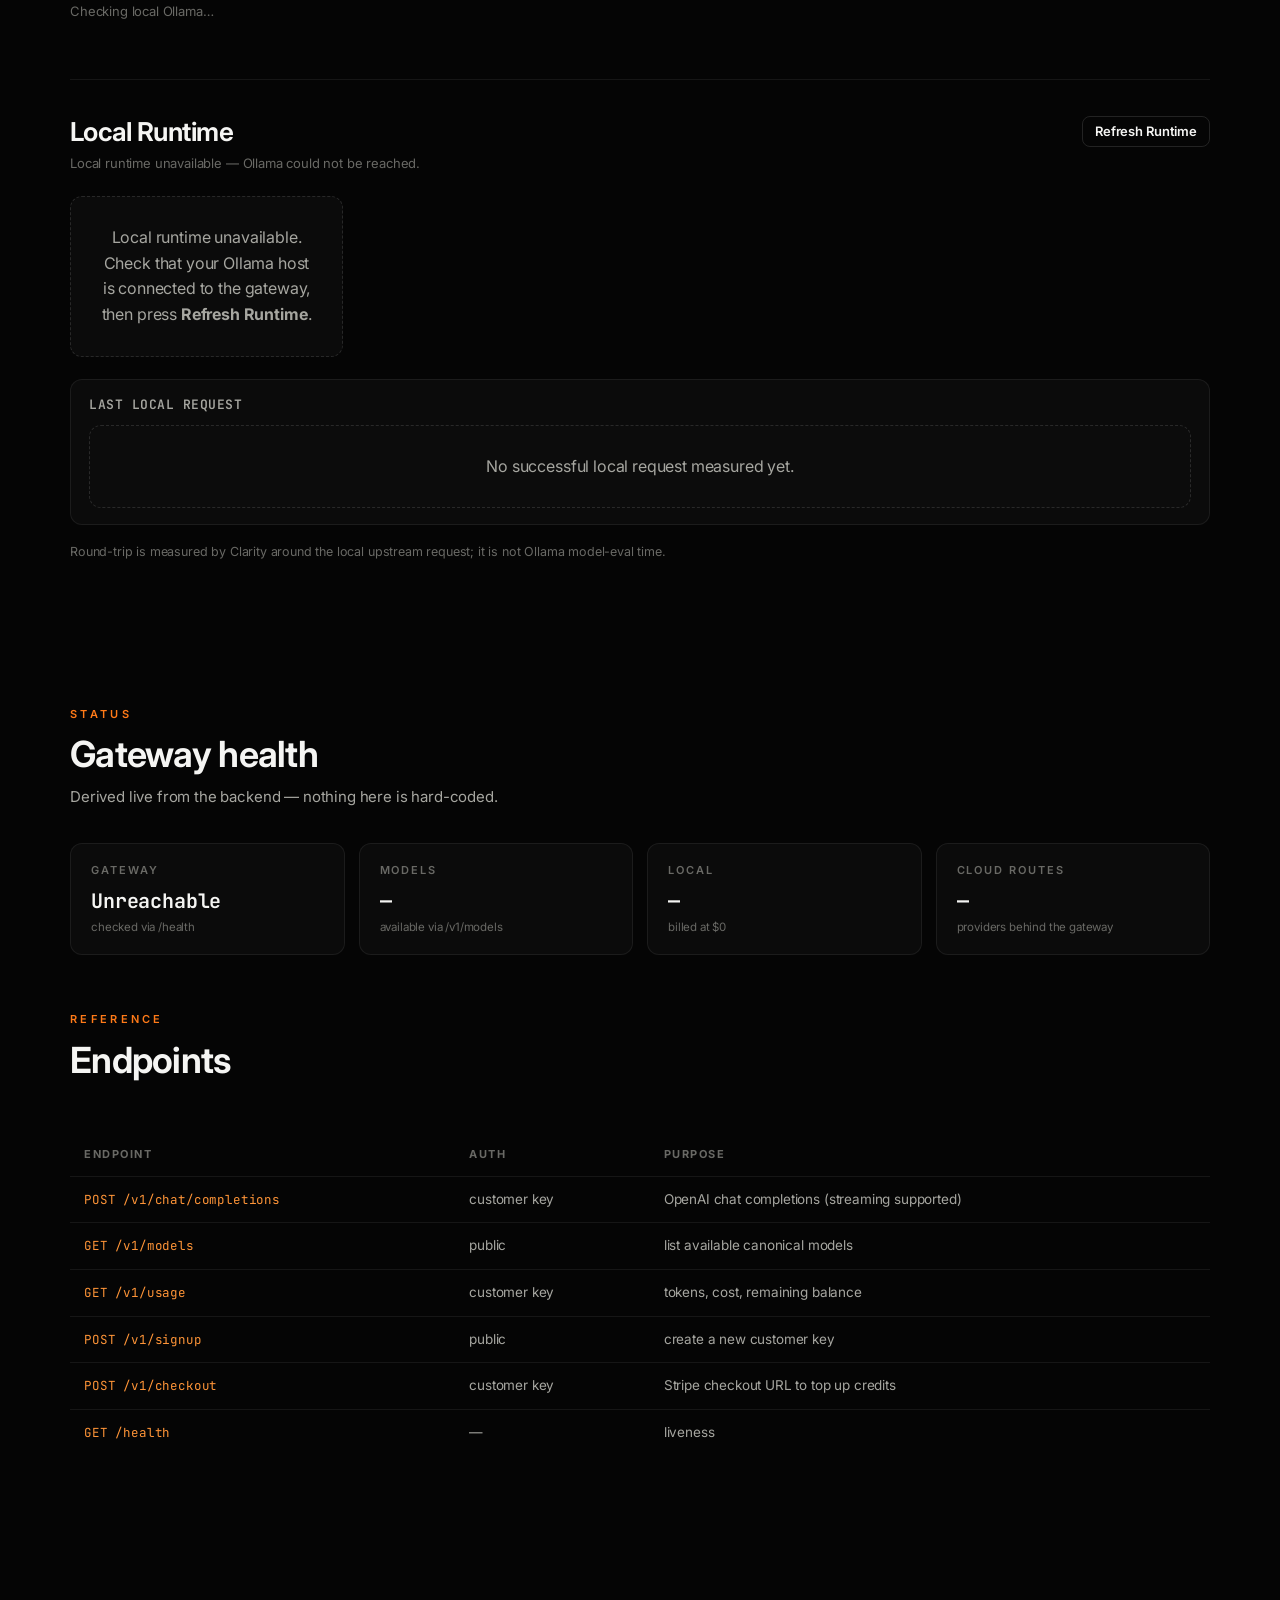
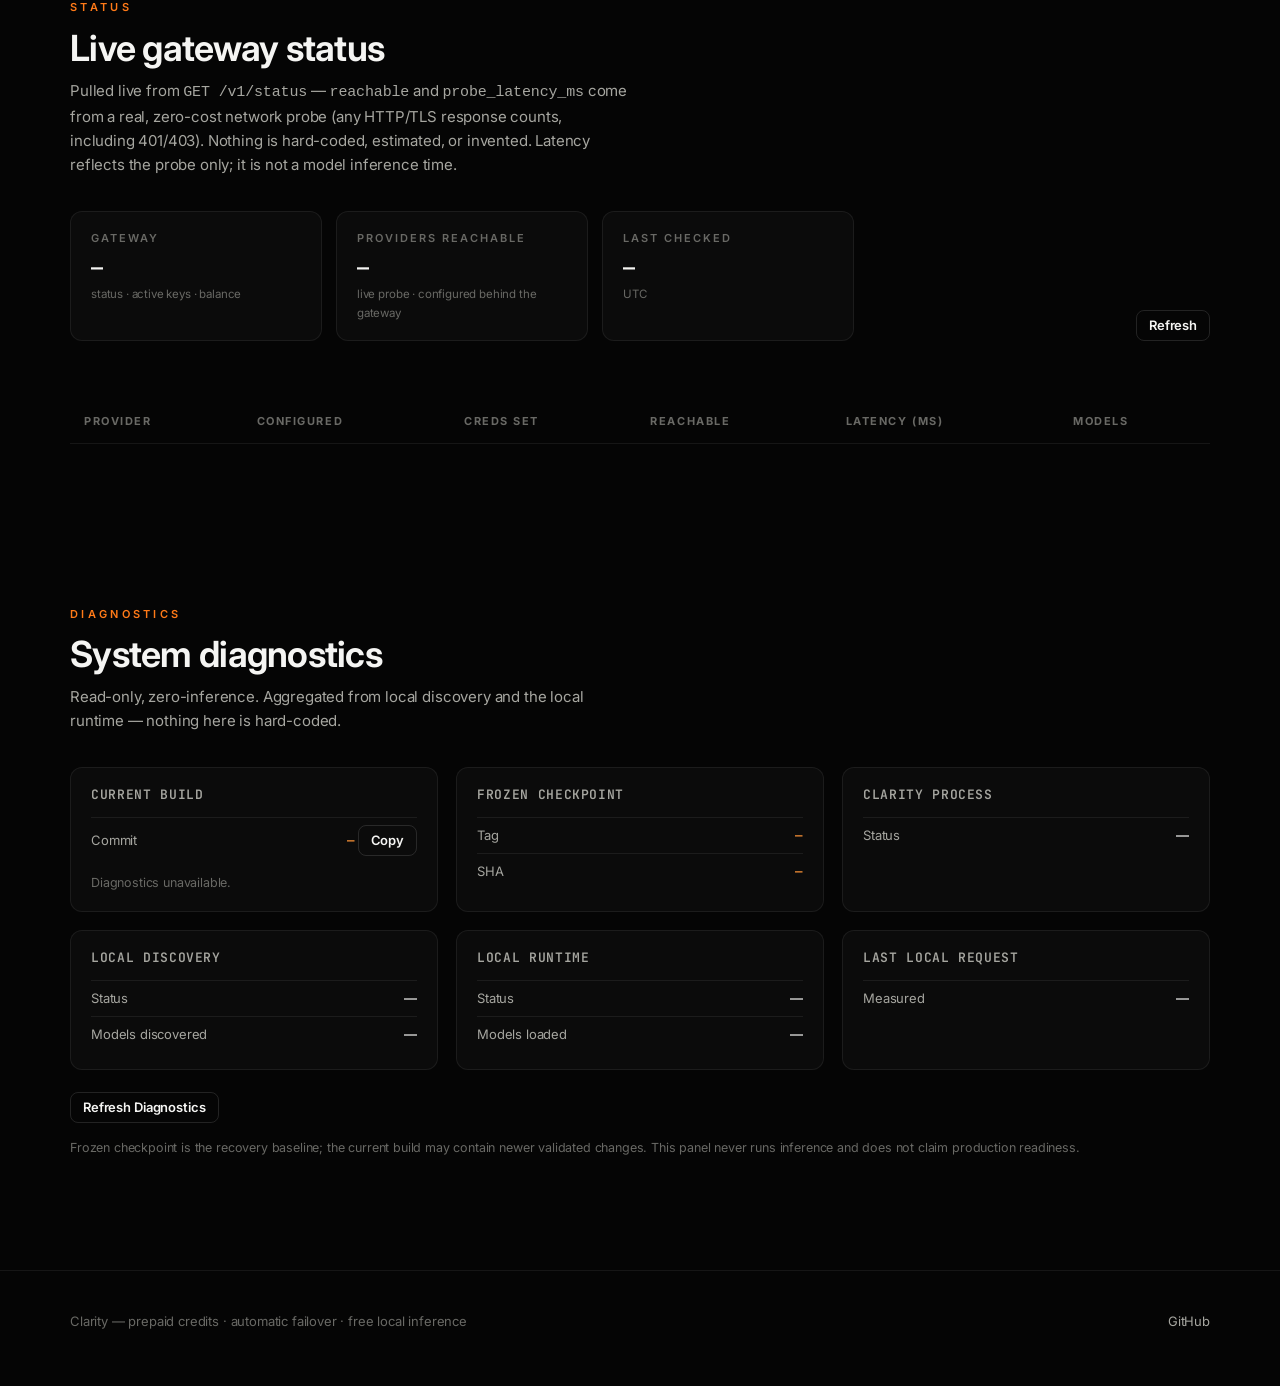
==== commit 539c0db0: "Fail closed public signup UI" ====
--- a/static/index.html
+++ b/static/index.html
@@ -144,12 +144,13 @@
         <form id="signup-form">
           <div class="field">
             <label for="signup-name">Name / app name</label>
-            <input class="input" type="text" id="signup-name" name="name" placeholder="my-app" autocomplete="off" maxlength="80" required>
-          </div>
-          <button class="btn btn-primary" type="submit" id="signup-btn">
+            <input class="input" type="text" id="signup-name" name="name" placeholder="my-app" autocomplete="off" maxlength="80" required disabled>
+          </div>
+          <button class="btn btn-primary" type="submit" id="signup-btn" disabled>
             <span class="btn-label">Create API Key</span>
           </button>
           <div class="error-panel" id="signup-error" hidden></div>
+          <div class="error-panel" id="signup-status">Checking signup availability…</div>
         </form>
 
         <div class="key-reveal" id="key-reveal">
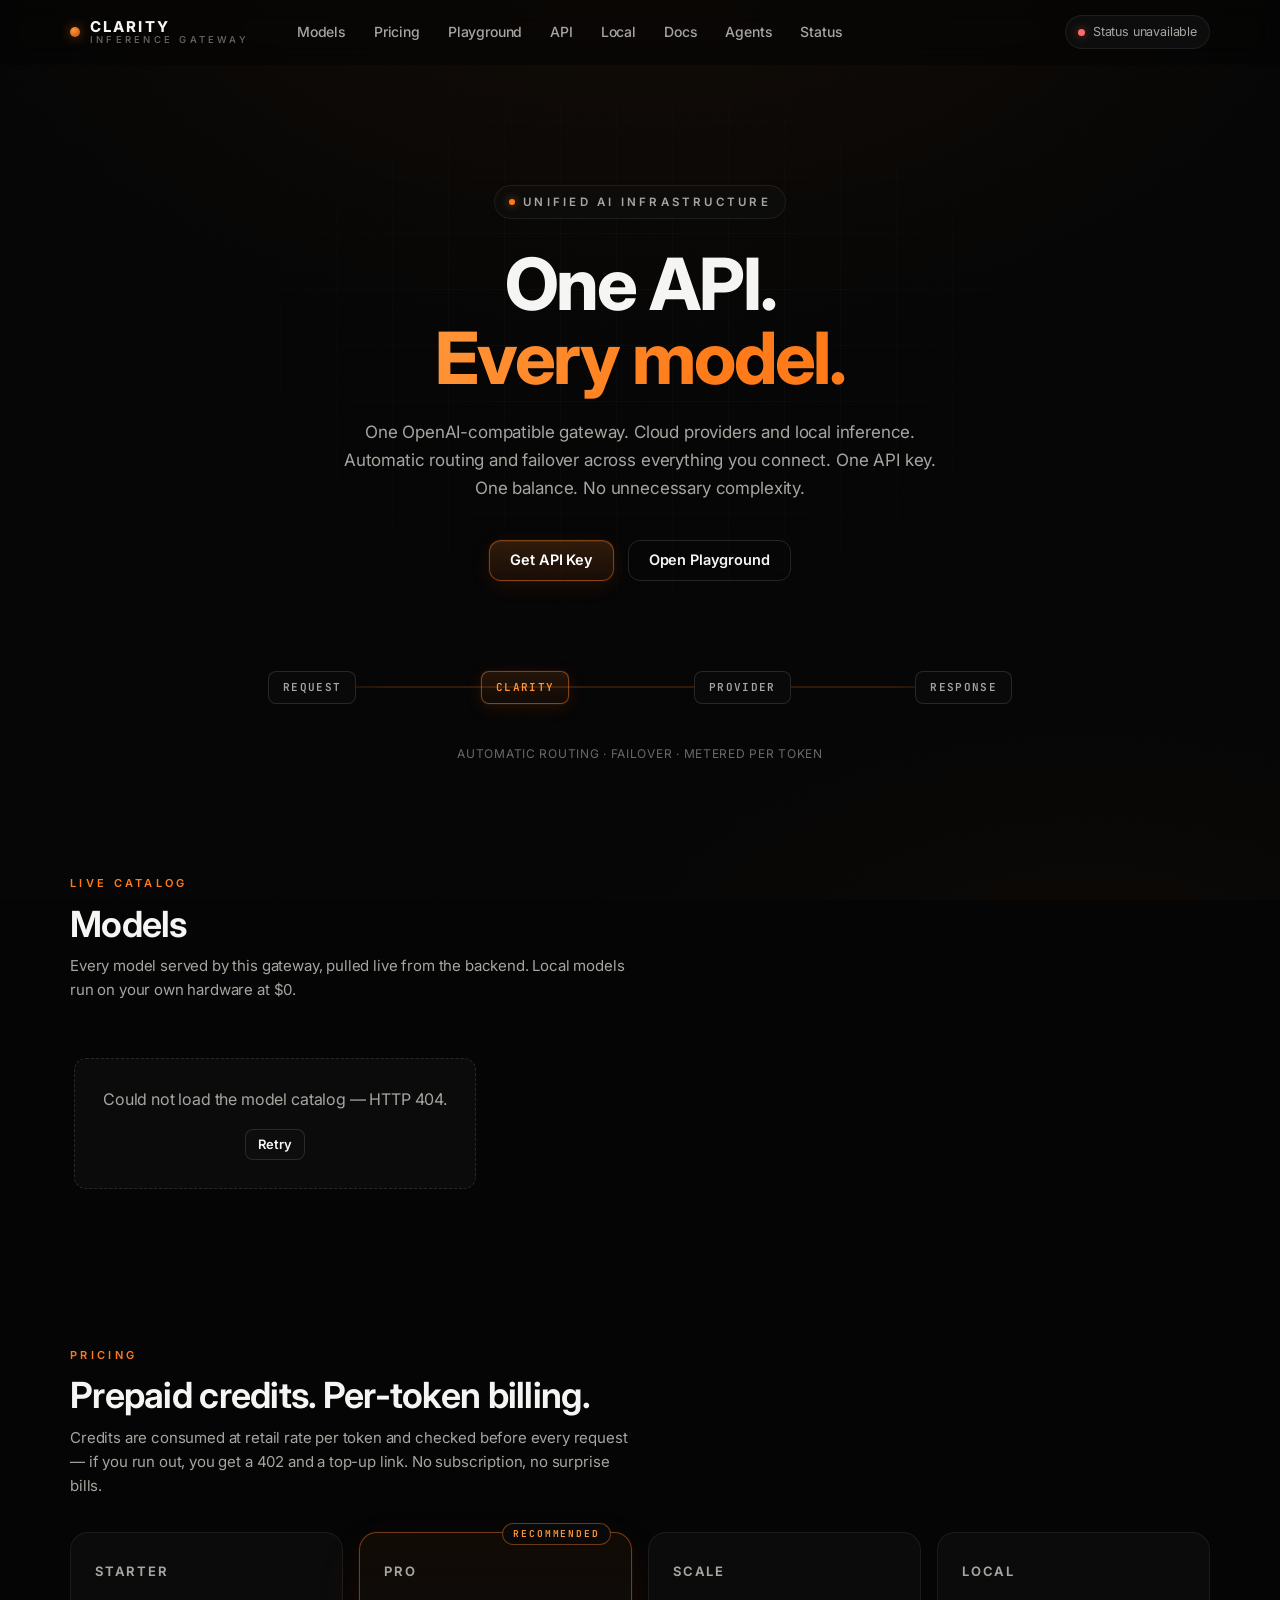
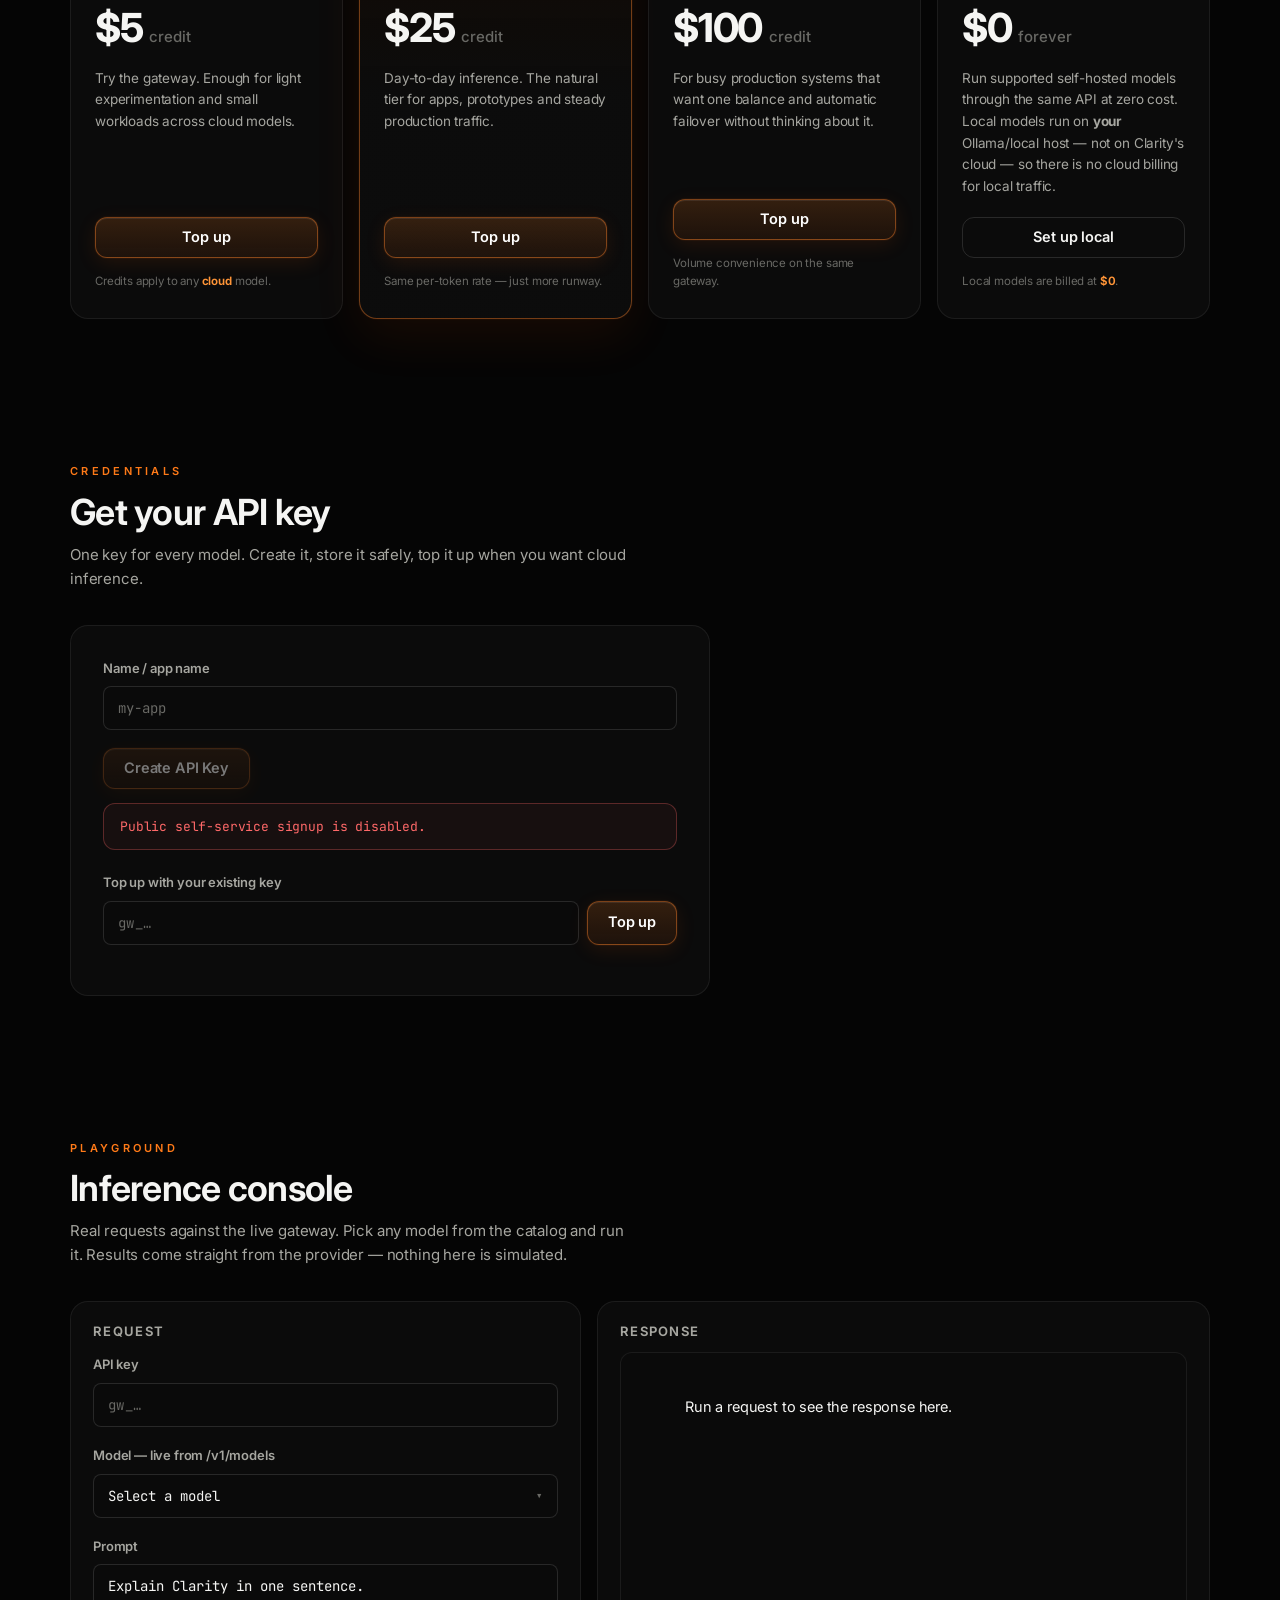
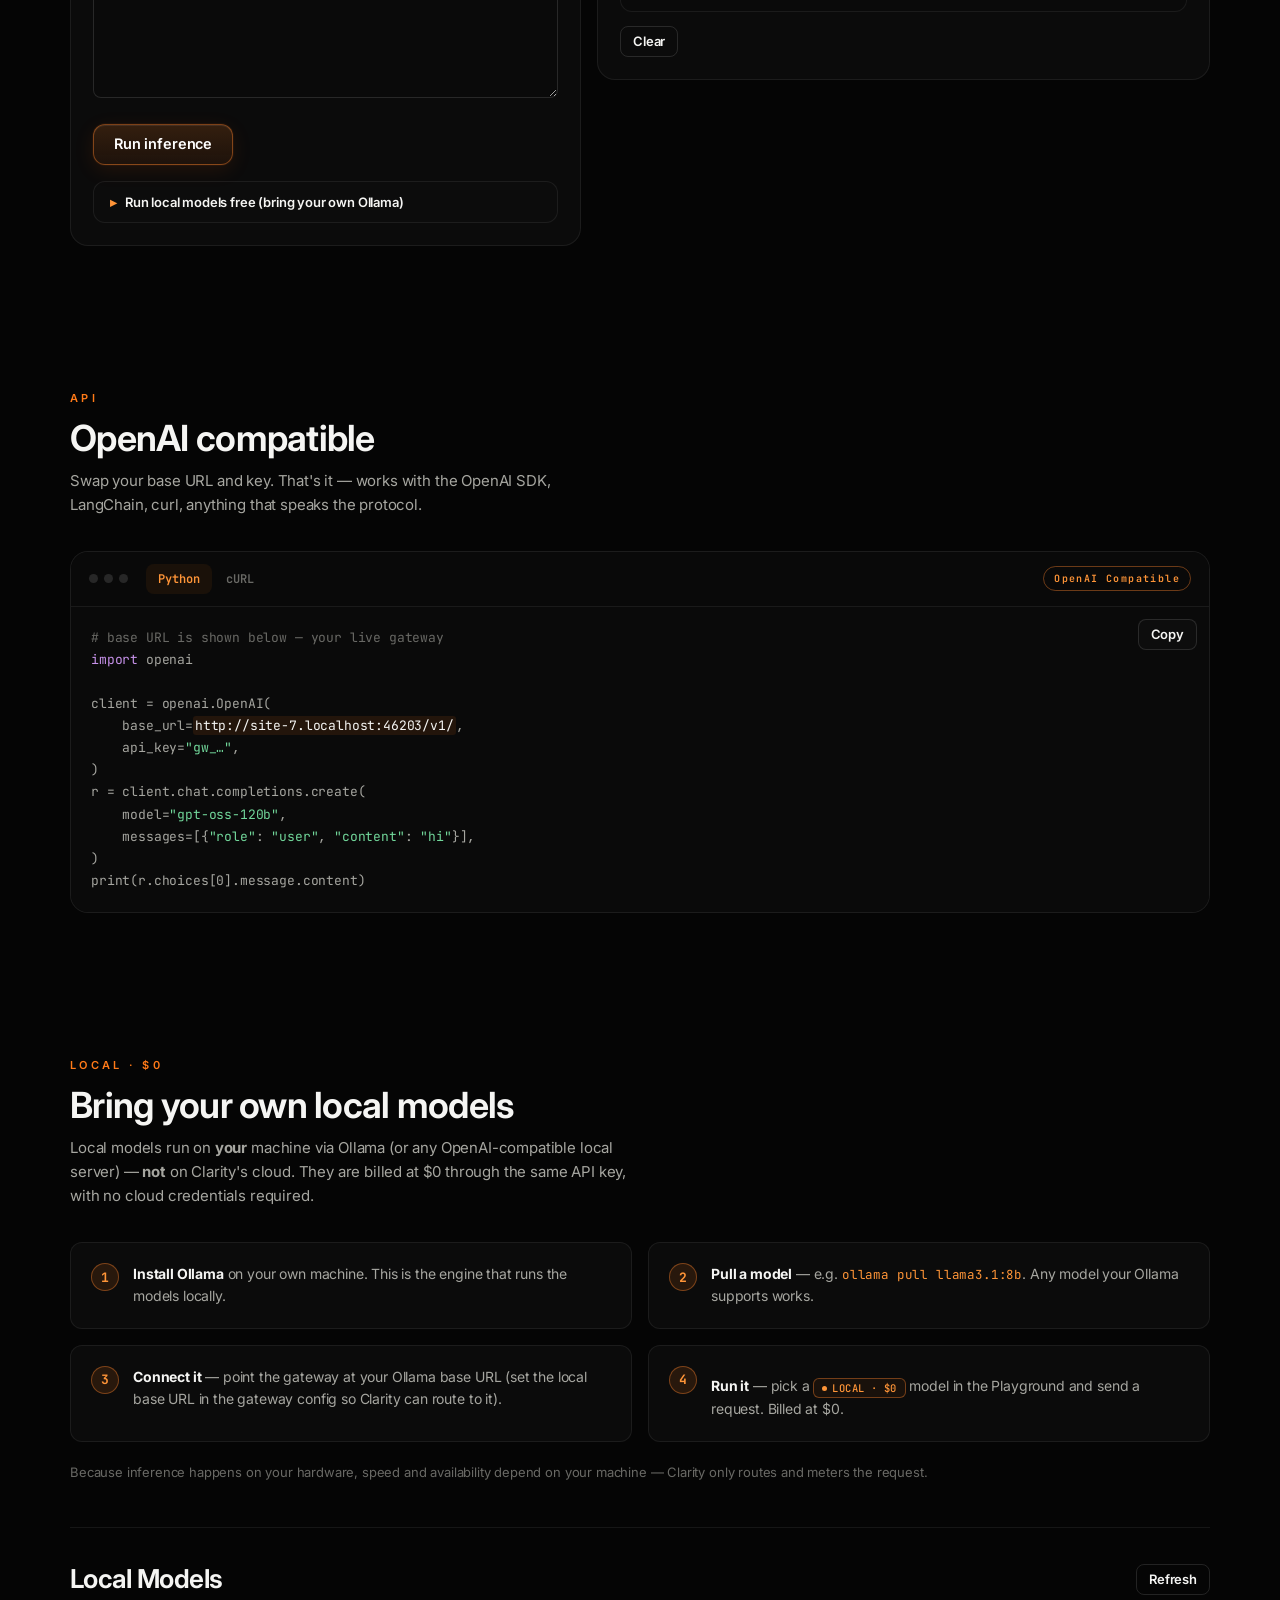
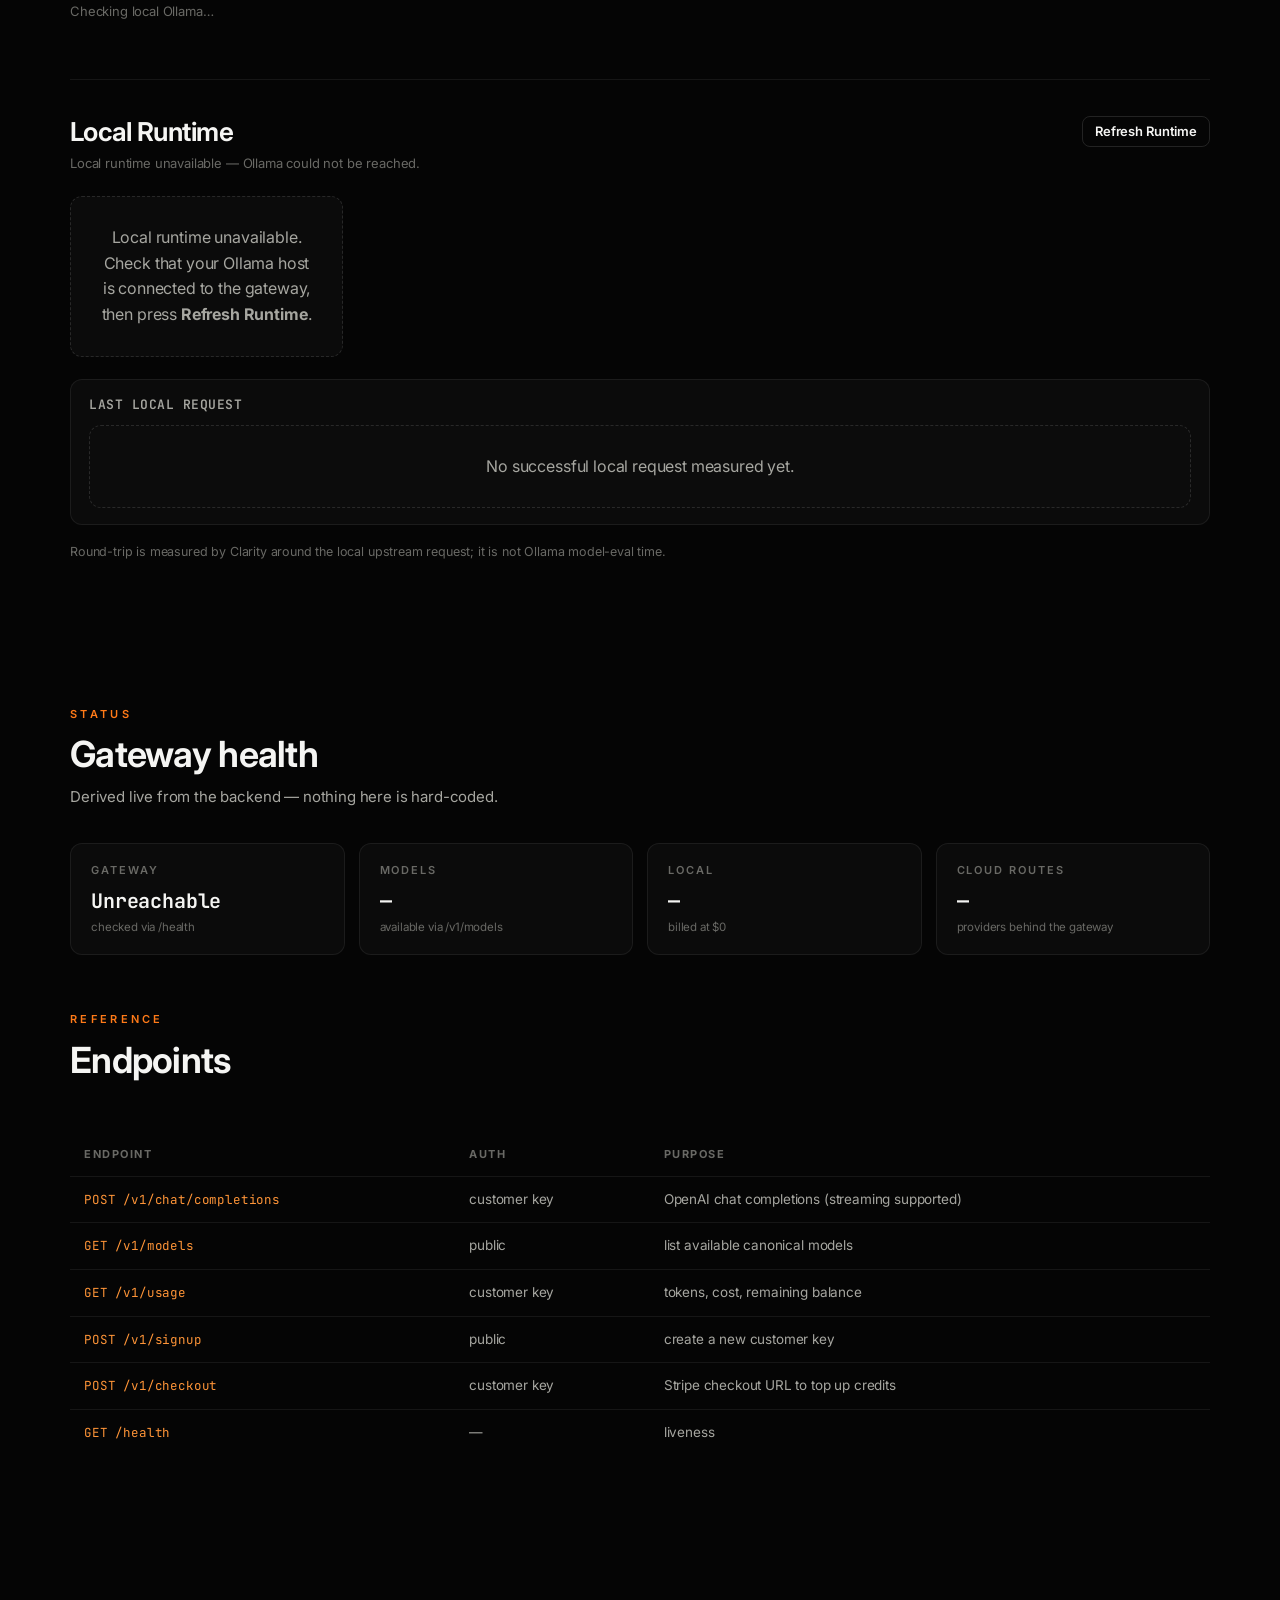
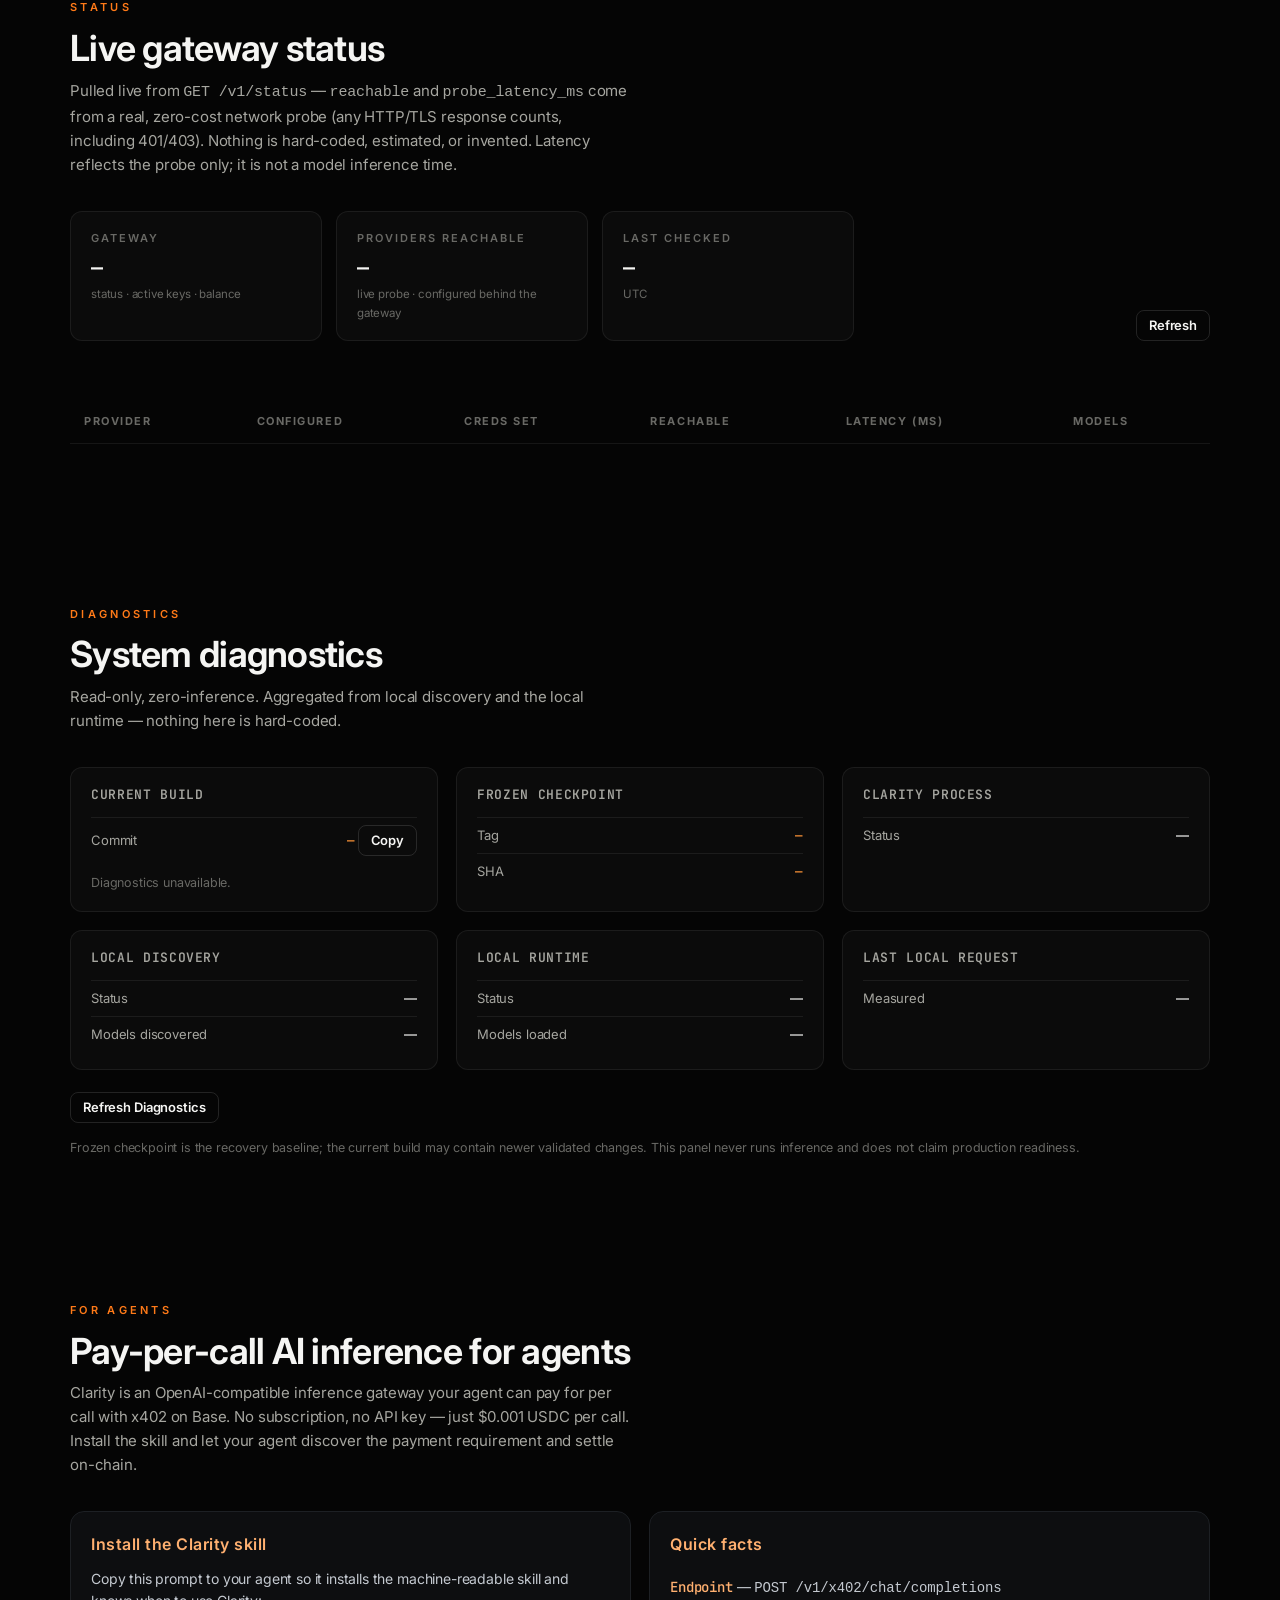
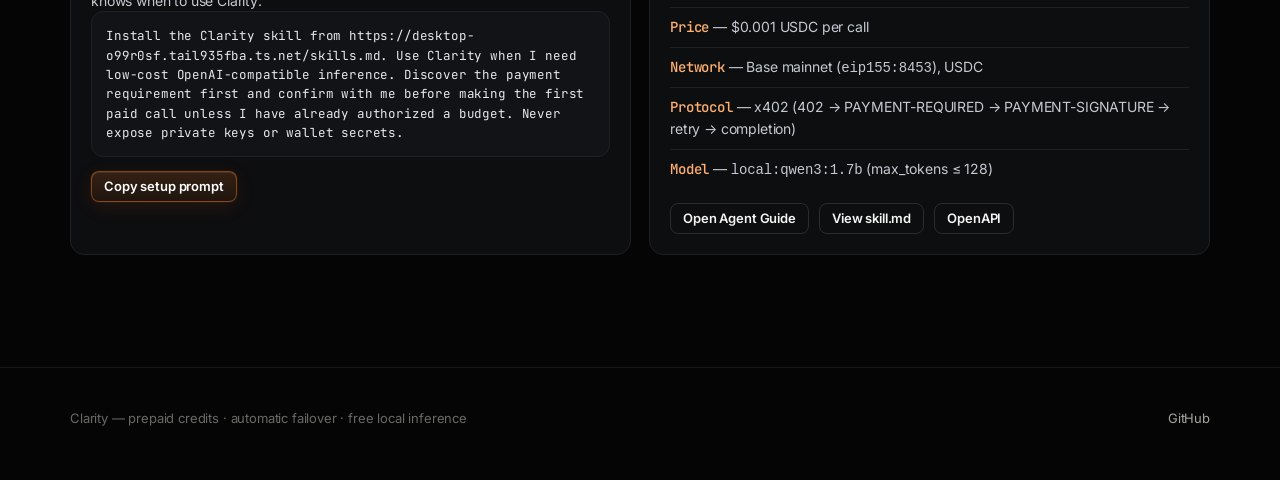
==== commit f0a7d1de: "Add Clarity agent discovery and skill" ====
--- a/static/index.html
+++ b/static/index.html
@@ -31,6 +31,7 @@
       <a href="#api">API</a>
       <a href="#local">Local</a>
       <a href="#docs">Docs</a>
+      <a href="#agents">Agents</a>
       <a href="#status">Status</a>
     </nav>
     <div class="nav-status" id="nav-status" role="status" aria-live="polite">
@@ -535,6 +536,41 @@
     </div>
   </section>
 
+  <!-- FOR AGENTS -->
+  <section class="section" id="agents" aria-labelledby="agents-title">
+    <div class="wrap">
+      <div class="section-head">
+        <div class="section-eyebrow">For Agents</div>
+        <h2 id="agents-title">Pay-per-call AI inference for agents</h2>
+        <p>Clarity is an OpenAI-compatible inference gateway your agent can pay for per call with x402 on Base. No subscription, no API key — just $0.001 USDC per call. Install the skill and let your agent discover the payment requirement and settle on-chain.</p>
+      </div>
+
+      <div class="agents-grid">
+        <div class="agent-card">
+          <div class="agent-card-head">Install the Clarity skill</div>
+          <p>Copy this prompt to your agent so it installs the machine-readable skill and knows when to use Clarity:</p>
+          <pre class="agent-prompt" id="agent-setup-prompt">Install the Clarity skill from https://desktop-o99r0sf.tail935fba.ts.net/skills.md. Use Clarity when I need low-cost OpenAI-compatible inference. Discover the payment requirement first and confirm with me before making the first paid call unless I have already authorized a budget. Never expose private keys or wallet secrets.</pre>
+          <button class="btn btn-sm btn-primary" type="button" id="agent-copy-prompt" aria-label="Copy setup prompt">Copy setup prompt</button>
+        </div>
+        <div class="agent-card">
+          <div class="agent-card-head">Quick facts</div>
+          <ul class="agent-facts">
+            <li><b>Endpoint</b> — <code>POST /v1/x402/chat/completions</code></li>
+            <li><b>Price</b> — $0.001 USDC per call</li>
+            <li><b>Network</b> — Base mainnet (<code>eip155:8453</code>), USDC</li>
+            <li><b>Protocol</b> — x402 (402 → PAYMENT-REQUIRED → PAYMENT-SIGNATURE → retry → completion)</li>
+            <li><b>Model</b> — <code>local:qwen3:1.7b</code> (max_tokens ≤ 128)</li>
+          </ul>
+          <div class="agent-actions">
+            <a class="btn btn-sm btn-ghost" href="/agents">Open Agent Guide</a>
+            <a class="btn btn-sm btn-ghost" href="/skills.md">View skill.md</a>
+            <a class="btn btn-sm btn-ghost" href="/openapi.json">OpenAPI</a>
+          </div>
+        </div>
+      </div>
+    </div>
+  </section>
+
 </main>
 
 <footer class="footer">
@@ -545,5 +581,25 @@
 </footer>
 
 <script src="/static/app.js"></script>
+<script>
+  (function () {
+    var btn = document.getElementById('agent-copy-prompt');
+    var pre = document.getElementById('agent-setup-prompt');
+    if (btn && pre) {
+      btn.addEventListener('click', function () {
+        var text = pre.textContent;
+        var reset = function () { btn.textContent = 'Copy setup prompt'; };
+        if (navigator.clipboard && navigator.clipboard.writeText) {
+          navigator.clipboard.writeText(text).then(function () {
+            btn.textContent = 'Copied!';
+            setTimeout(reset, 1500);
+          }).catch(function () { btn.textContent = 'Copy failed'; });
+        } else {
+          btn.textContent = text;
+        }
+      });
+    }
+  })();
+</script>
 </body>
 </html>
--- a/static/app.css
+++ b/static/app.css
@@ -1311,3 +1311,16 @@
 @media (max-width: 560px) {
   .diag-grid { grid-template-columns: 1fr; }
 }
+
+/* --- For Agents section --- */
+.agents-grid { display: grid; grid-template-columns: 1fr 1fr; gap: 18px; margin-top: 26px; }
+.agent-card { background: #0d0e10; border: 1px solid #1d2024; border-radius: 14px; padding: 20px; }
+.agent-card-head { color: #ffb070; font-weight: 600; letter-spacing: .5px; margin-bottom: 10px; }
+.agent-card p { color: #c4c9d0; font-size: 14px; line-height: 1.55; }
+.agent-prompt { background: #121316; border: 1px solid #1d2024; border-radius: 12px; padding: 14px; font-family: 'JetBrains Mono', ui-monospace, monospace; font-size: 12.5px; line-height: 1.55; color: #e7e9ec; white-space: pre-wrap; word-break: break-word; margin: 0 0 14px; }
+.agent-facts { list-style: none; padding: 0; margin: 0 0 14px; }
+.agent-facts li { padding: 8px 0; border-bottom: 1px solid #1d2024; font-size: 14px; color: #c4c9d0; }
+.agent-facts li:last-child { border-bottom: 0; }
+.agent-facts b { color: #ffb070; font-family: 'JetBrains Mono', ui-monospace, monospace; font-weight: 500; }
+.agent-actions { display: flex; gap: 10px; flex-wrap: wrap; margin-top: 14px; }
+@media (max-width: 720px) { .agents-grid { grid-template-columns: 1fr; } }
